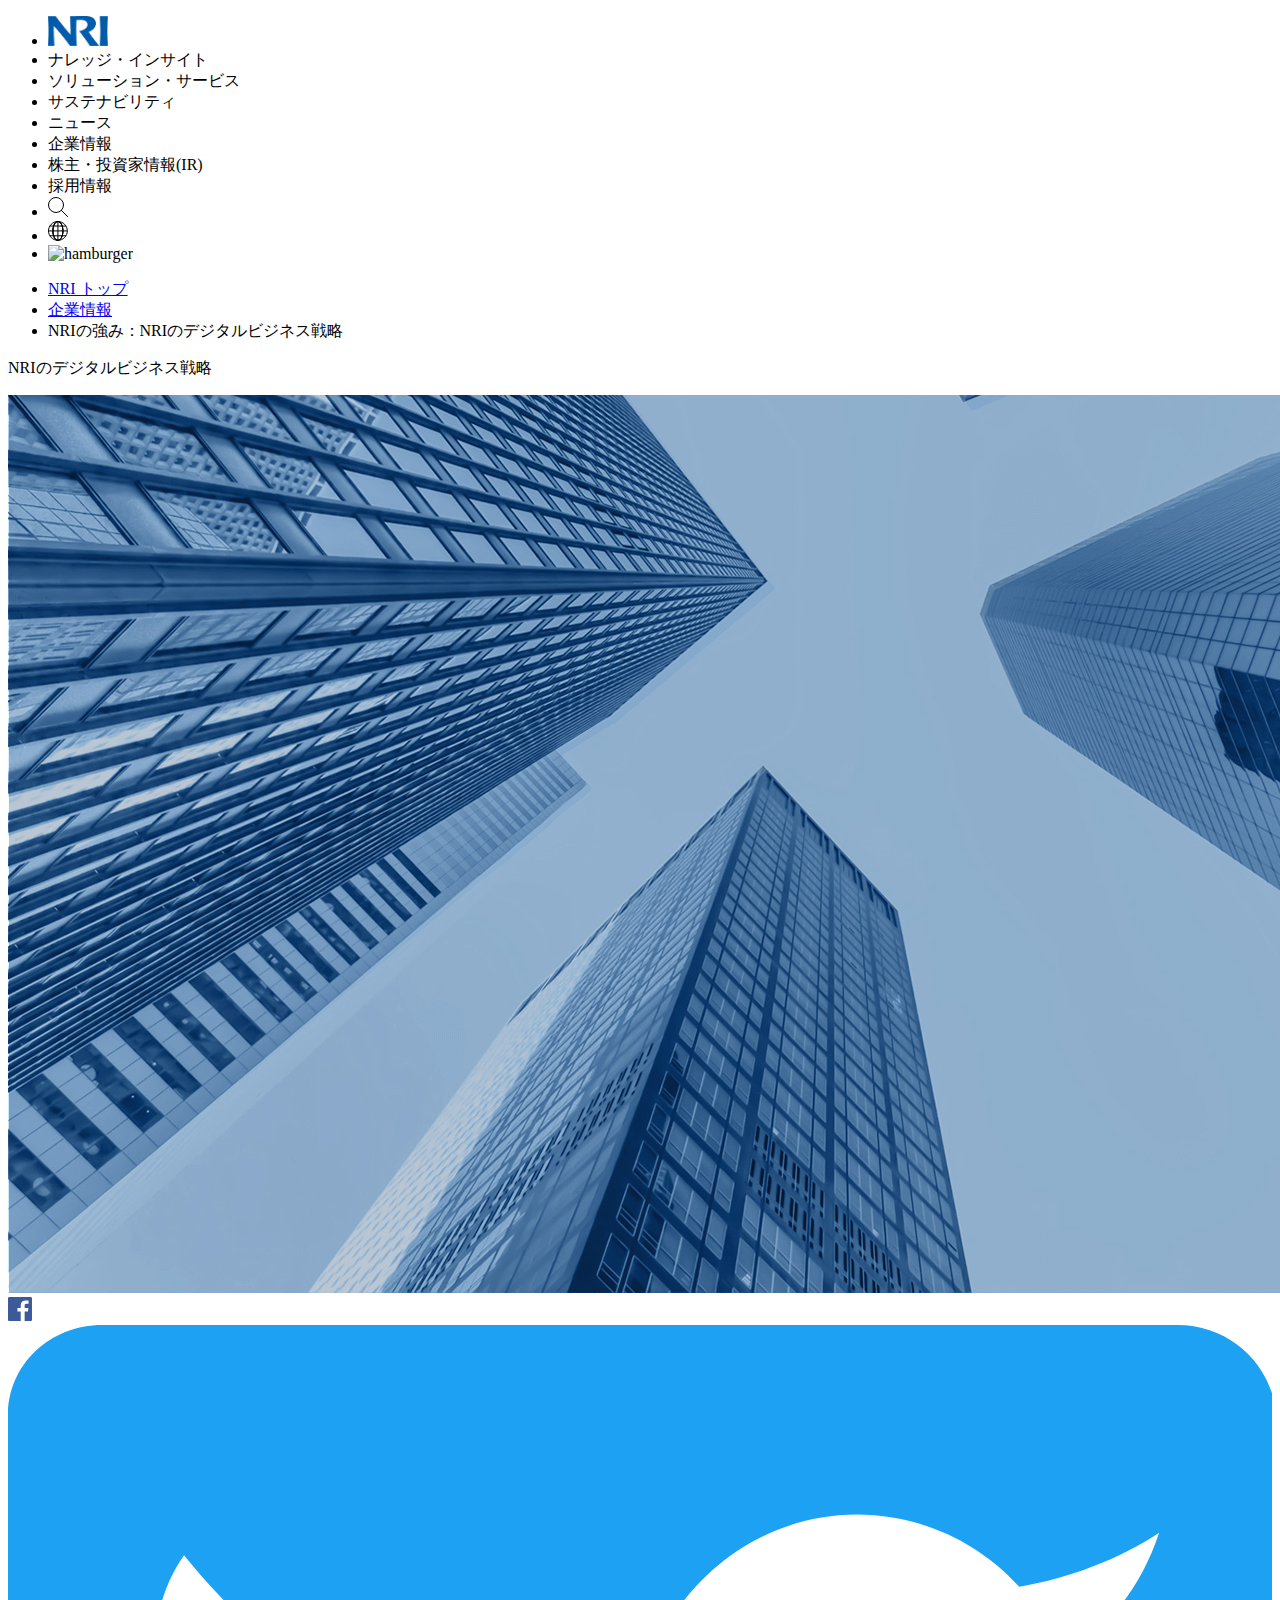
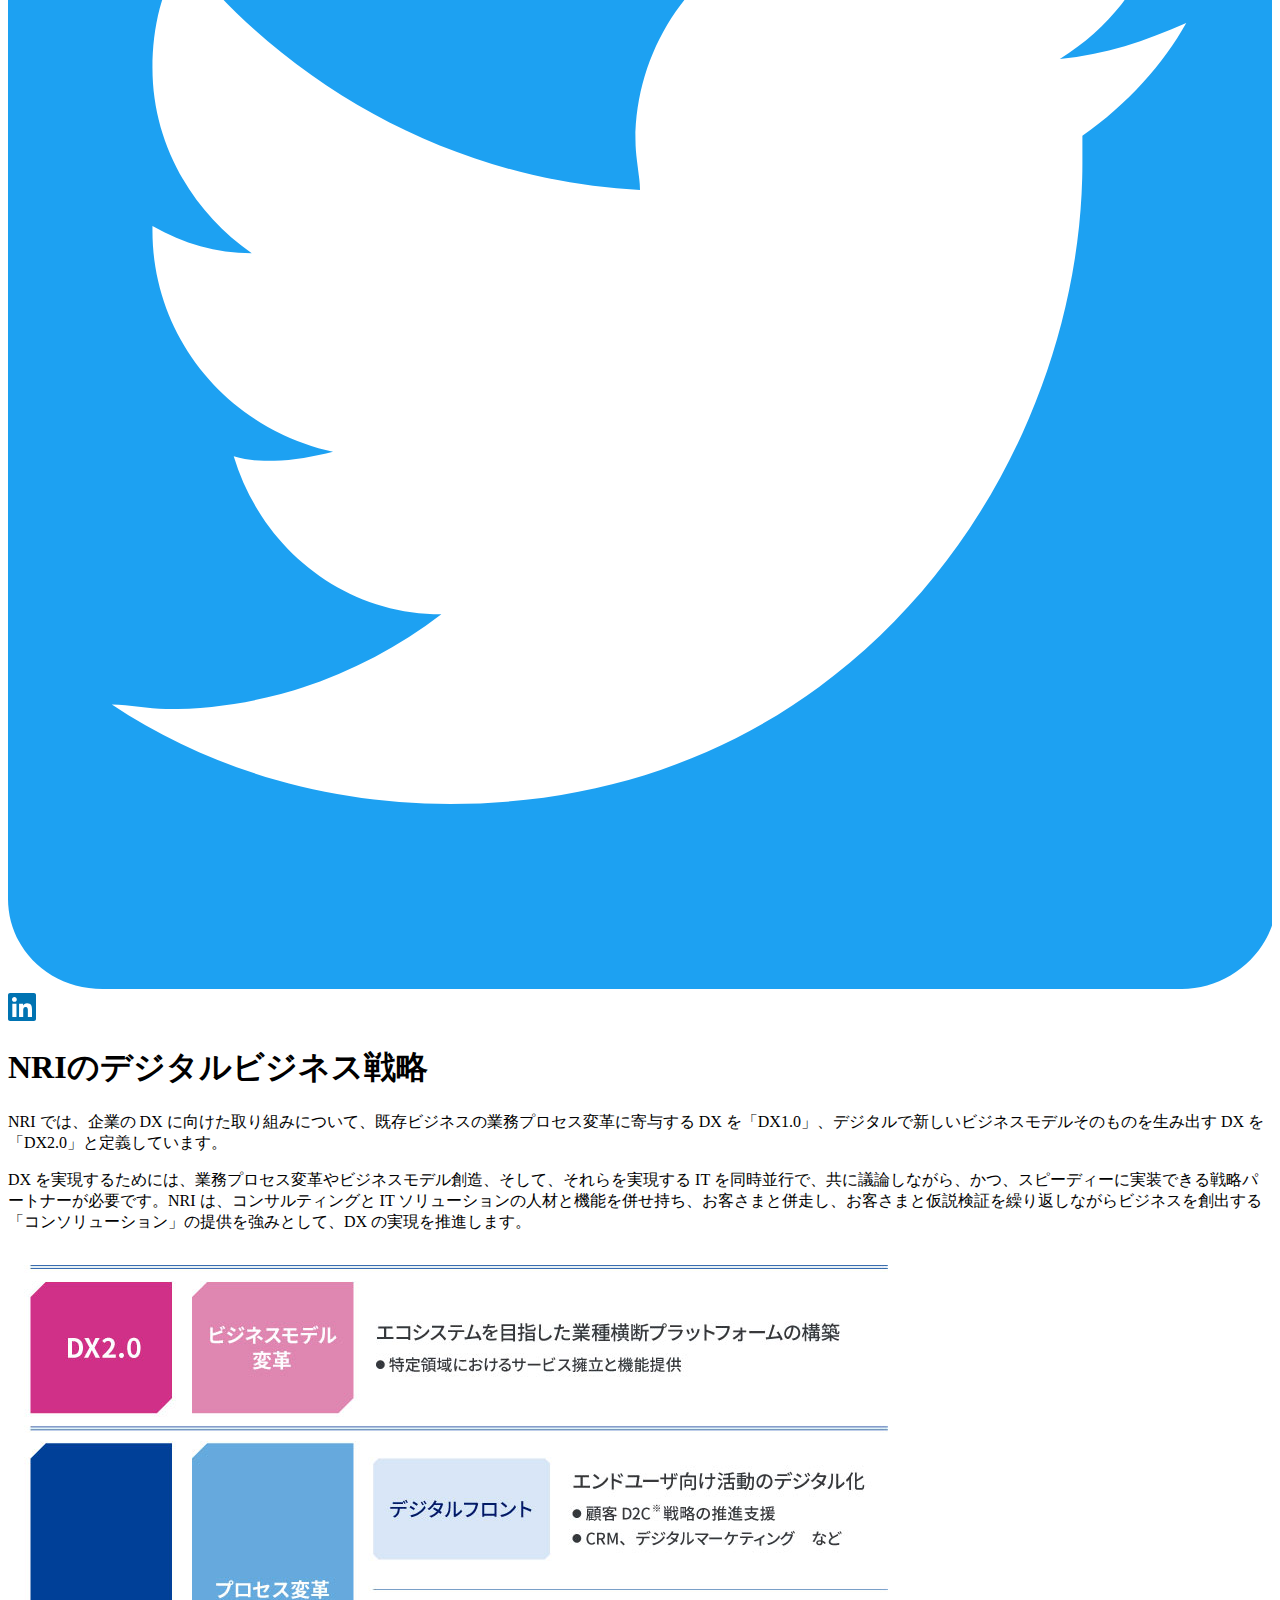
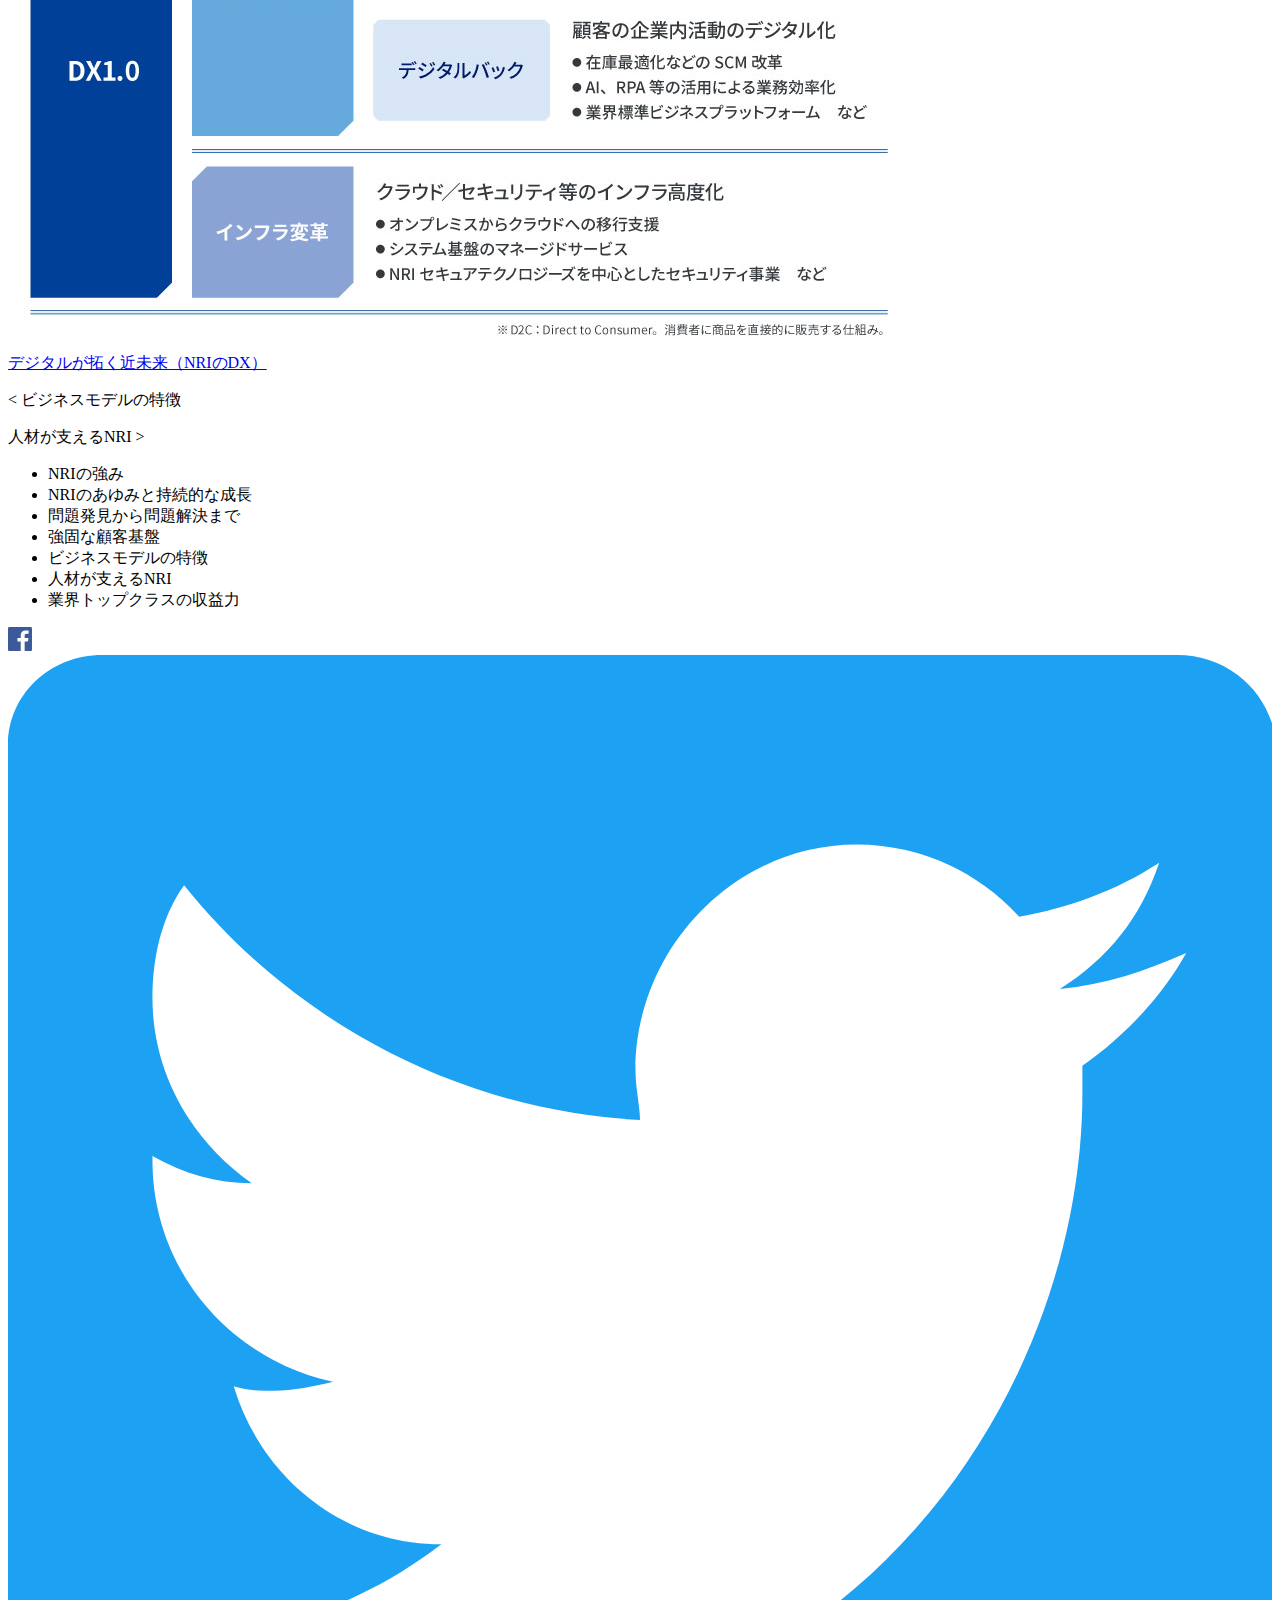
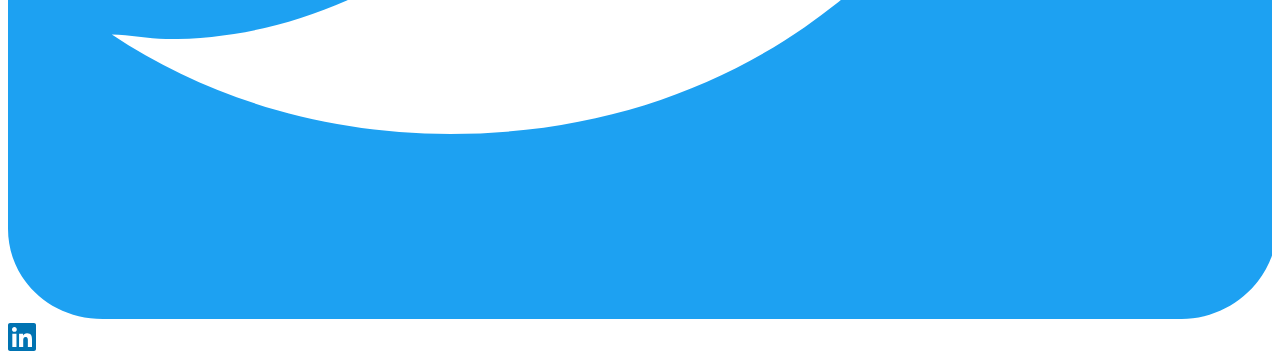
==== html-nri/index.html @ b1d50f80 "headとmainの作成" ====
<!DOCTYPE html>
<html lang="ja">

<head>
    <meta charset="UTF-8">
    <meta name="viewport" content="width=device-width, initial-scale=1.0">
    <meta name="description" content="NRIのデジタルビジネス戦略について">
    <title>NRIの強み：ビジネスモデルの特徴 | 企業情報 | 野村総合研究所(NRI)</title>
    <!-- <link rel="stylesheet" href="style.css"> -->
</head>

<body>
    <header>
        <div class="container header-container">
            <ul class="header">
                <li>
                    <img src="images/nri-logo.png" alt="NRI" width="60px" height="30px"></li>
                <li>ナレッジ・インサイト</li>
                <li>ソリューション・サービス</li>
                <li>サステナビリティ</li>
                <li>ニュース</li>
                <li>企業情報</li>
                <li>株主・投資家情報(IR)</li>
                <li>採用情報</li>
                <li>
                    <img src="images/glass.svg" alt="search"></li>
                <li>
                    <img src="images/earth.svg" alt="language"></li>
                <li>
                    <img src="images/" alt="hamburger"></li>
            </ul>
        </div>
    </header>

    <nav>
        <ul class="breadcrumb">
            <li><a href="#" alt="">NRI トップ</a></li>
            <li><a href="#" alt="">企業情報</a></li>
            <li>NRIの強み：NRIのデジタルビジネス戦略</li>
        </ul>
    </nav>

    <main>
        <div class="title-img">
            <p>NRIのデジタルビジネス戦略</p>
            <img src="images/h1_whats_2.jpg" alt="" class="title-img-img">
        </div>
        <div class="share-icons">
            <img src="images/icon-facebook.svg" alt="facebook">
            <img src="images/icon-twitter.svg" alt="twitter">
            <img src="images/icon-linkedin.svg" alt="likedin">
        </div>
        <section>
            <h1>NRIのデジタルビジネス戦略</h1>
            <p>NRI では、企業の DX に向けた取り組みについて、既存ビジネスの業務プロセス変革に寄与する DX を「DX1.0」、デジタルで新しいビジネスモデルそのものを生み出す DX を「DX2.0」と定義しています。</p>
            <p>DX を実現するためには、業務プロセス変革やビジネスモデル創造、そして、それらを実現する IT を同時並行で、共に議論しながら、かつ、スピーディーに実装できる戦略パートナーが必要です。NRI は、コンサルティングと IT ソリューションの人材と機能を併せ持ち、お客さまと併走し、お客さまと仮説検証を繰り返しながらビジネスを創出する「コンソリューション」の提供を強みとして、DX の実現を推進します。</p>
            <img src="images/story06_img_01.jpg" alt="">
        </section>
        <div class="link-pdf">
            <a href="#">デジタルが拓く近未来（NRIのDX）</a>
        </div>
        <div class="link-page">
            <p>&lt; ビジネスモデルの特徴</p>
            <p>人材が支えるNRI &gt;</p>
        </div>
        <div class="nri-good">
            <ul>
                <li>NRIの強み</li>
                <li>NRIのあゆみと持続的な成長</li>
                <li>問題発見から問題解決まで</li>
                <li>強固な顧客基盤</li>
                <li>ビジネスモデルの特徴</li>
                <li>人材が支えるNRI</li>
                <li>業界トップクラスの収益力</li>
            </ul>
        </div>
        <div class="share-icons">
            <img src="images/icon-facebook.svg" alt="facebook">
            <img src="images/icon-twitter.svg" alt="twitter">
            <img src="images/icon-linkedin.svg" alt="likedin">
        </div>
    </main>

    <footer>
        
    </footer>
</body>

</html>
---- html-nri/style.css ----
@charset "utf-8";

/* 共通 */
p {
    margin: 0;
}

li {
    display: inline-block;
    list-style-type: none;
}

a {
    text-decoration: none;
}

/* nav */
.breadcrumb li::after {
    content: " >";
}

.breadcrumb li:last-child::after {
    content: none;
}

/* main */
.title-img-img {
    max-width: 100%;
}
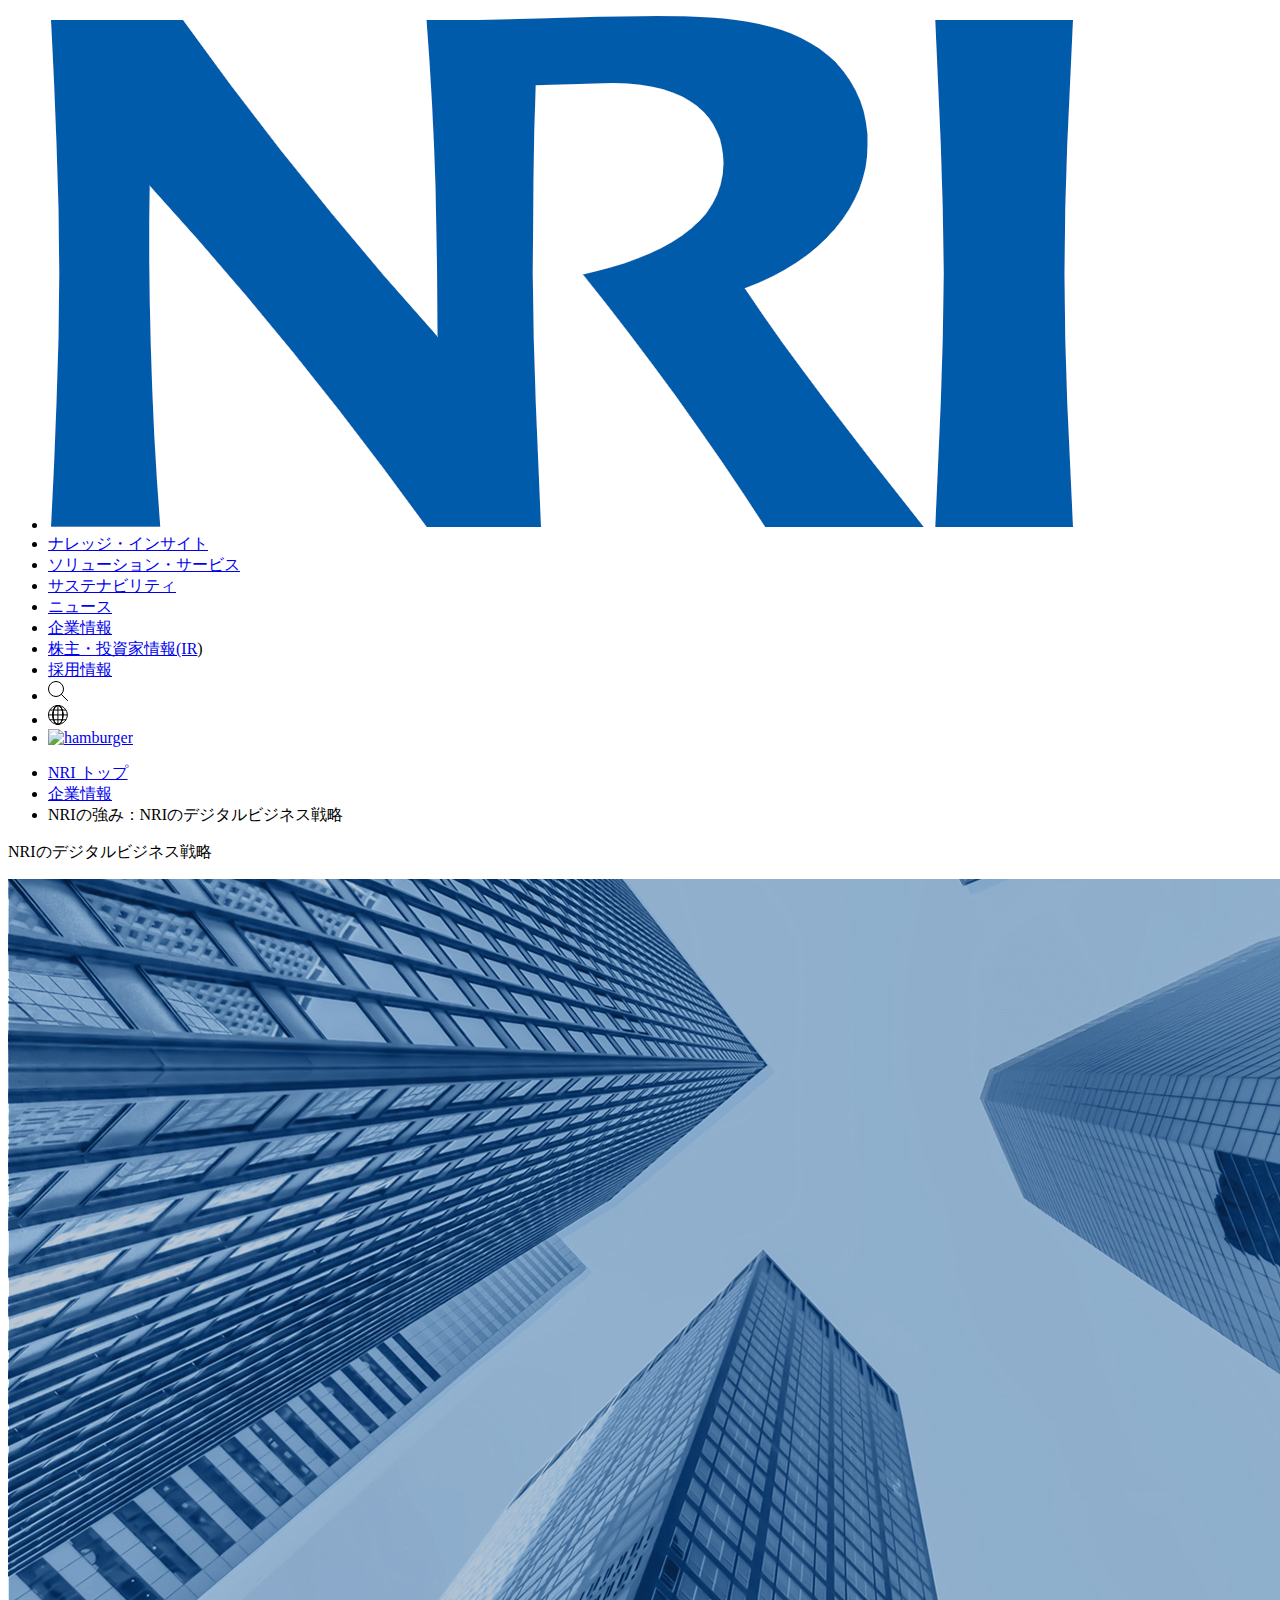
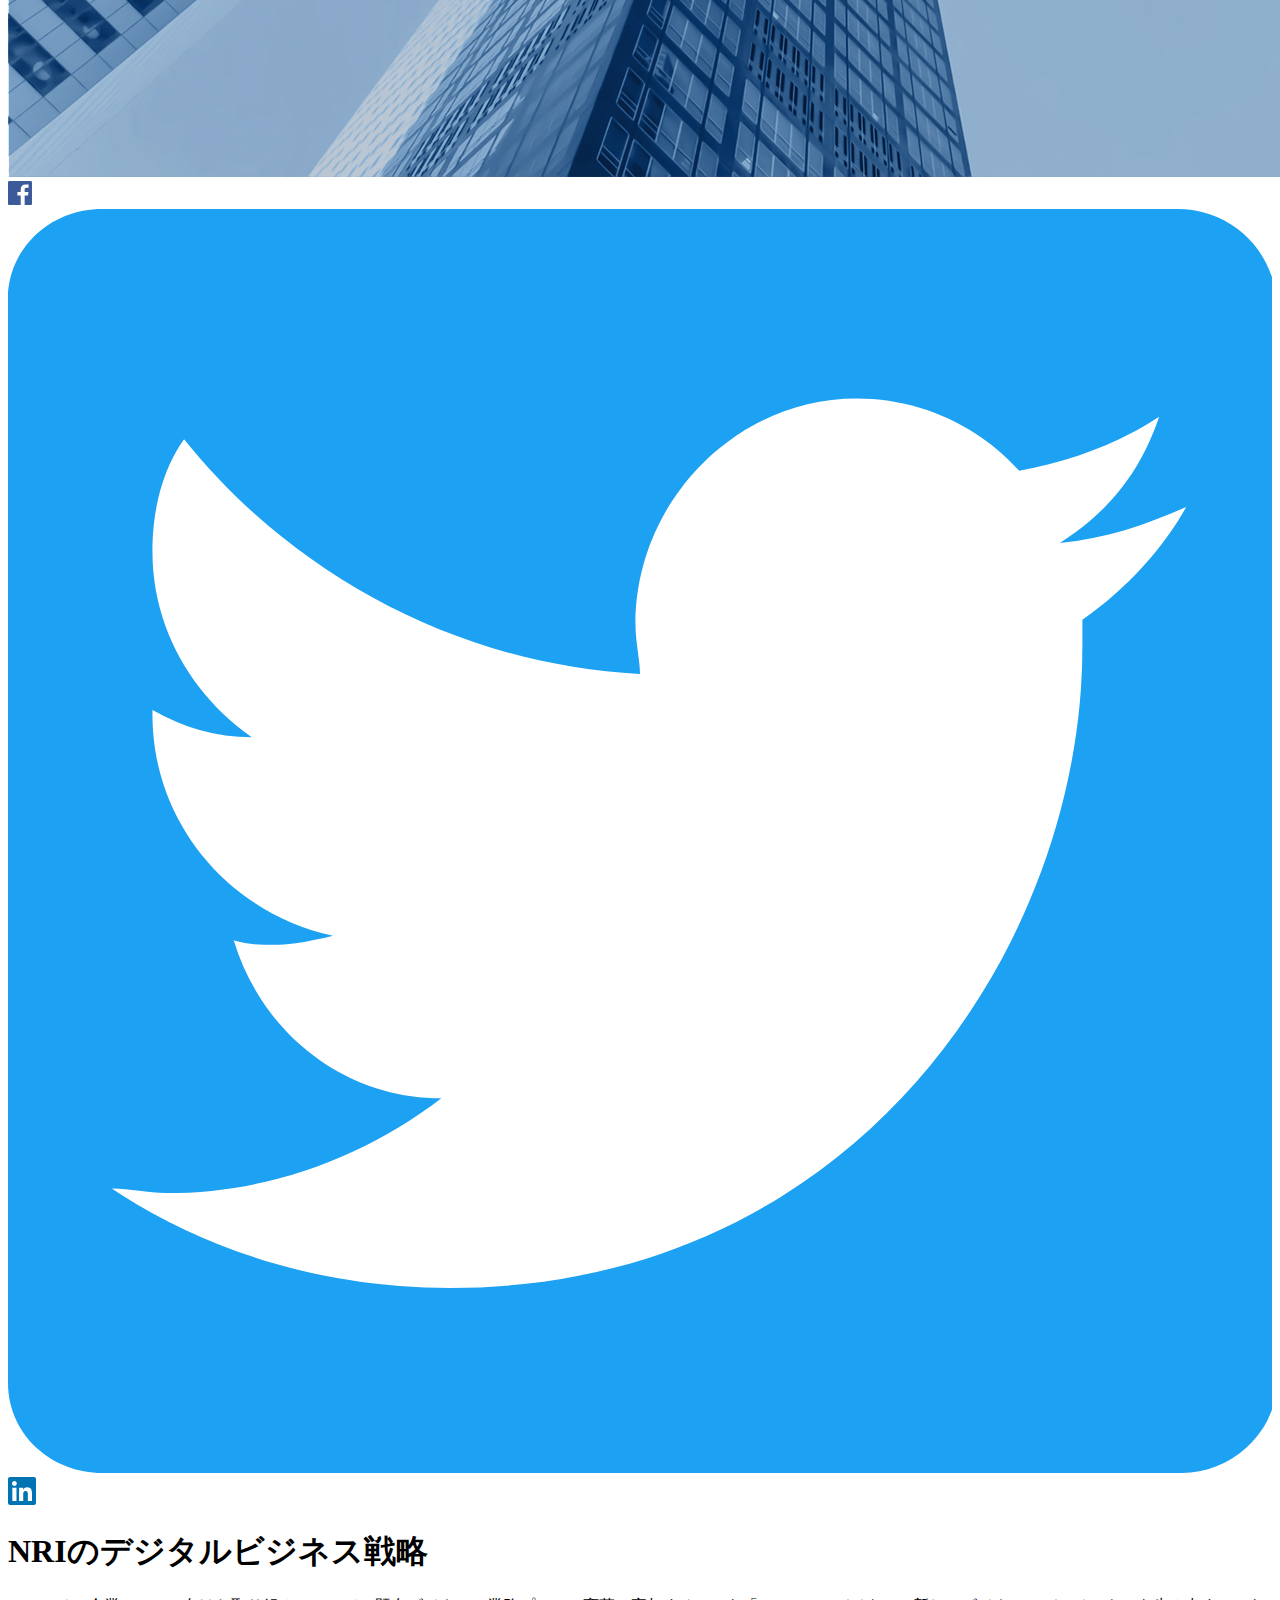
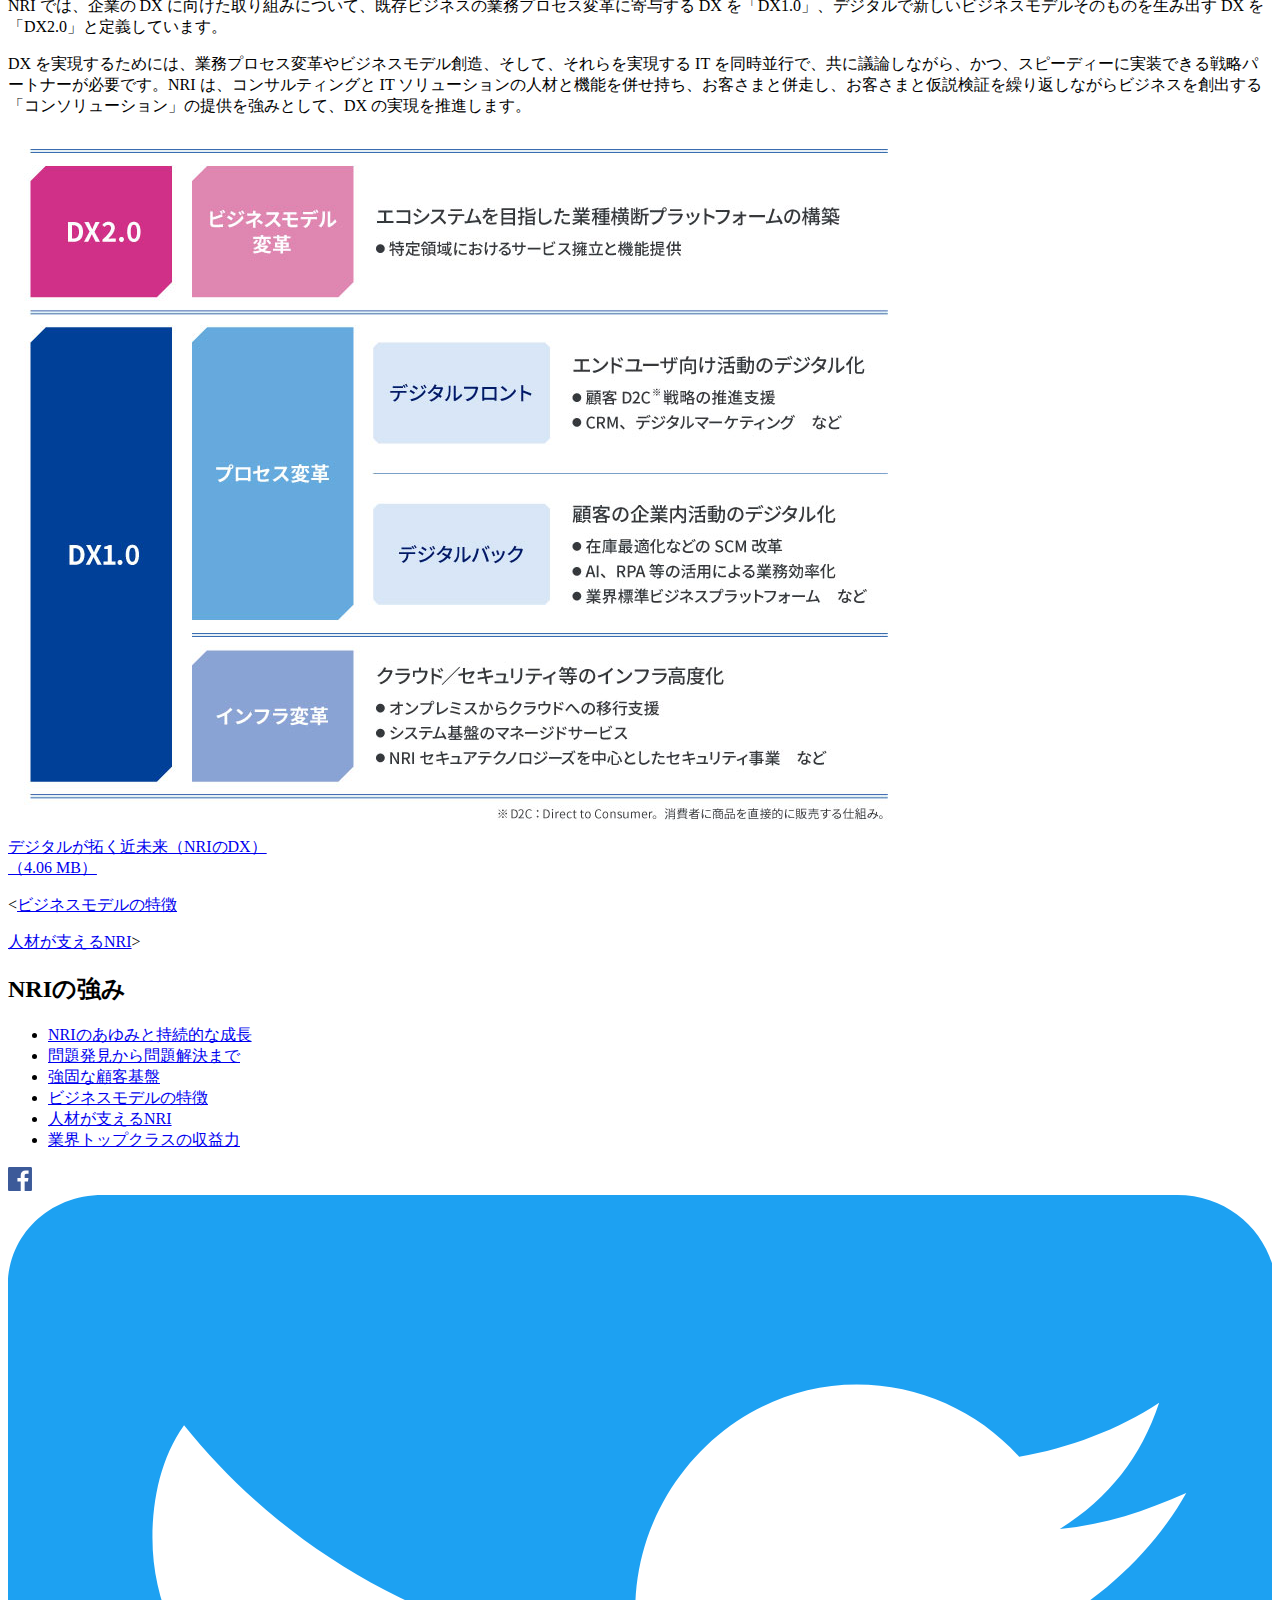
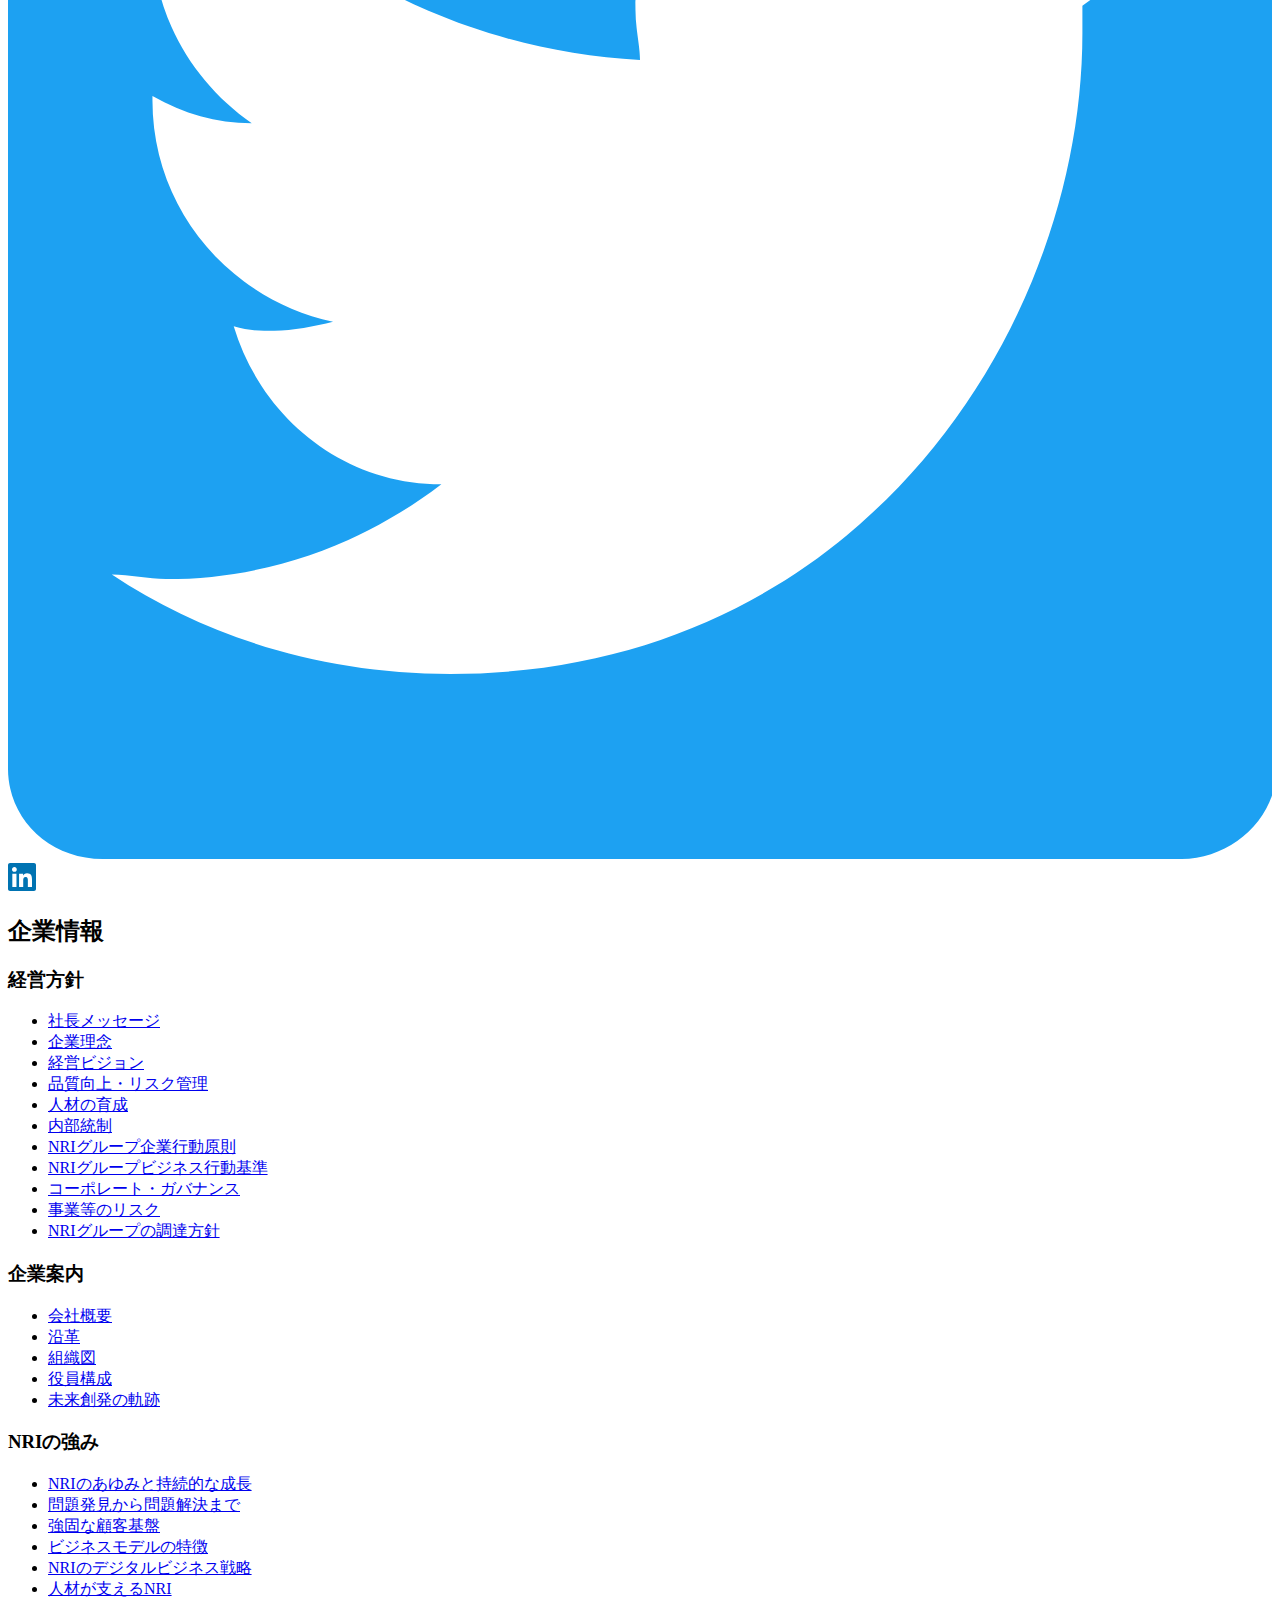
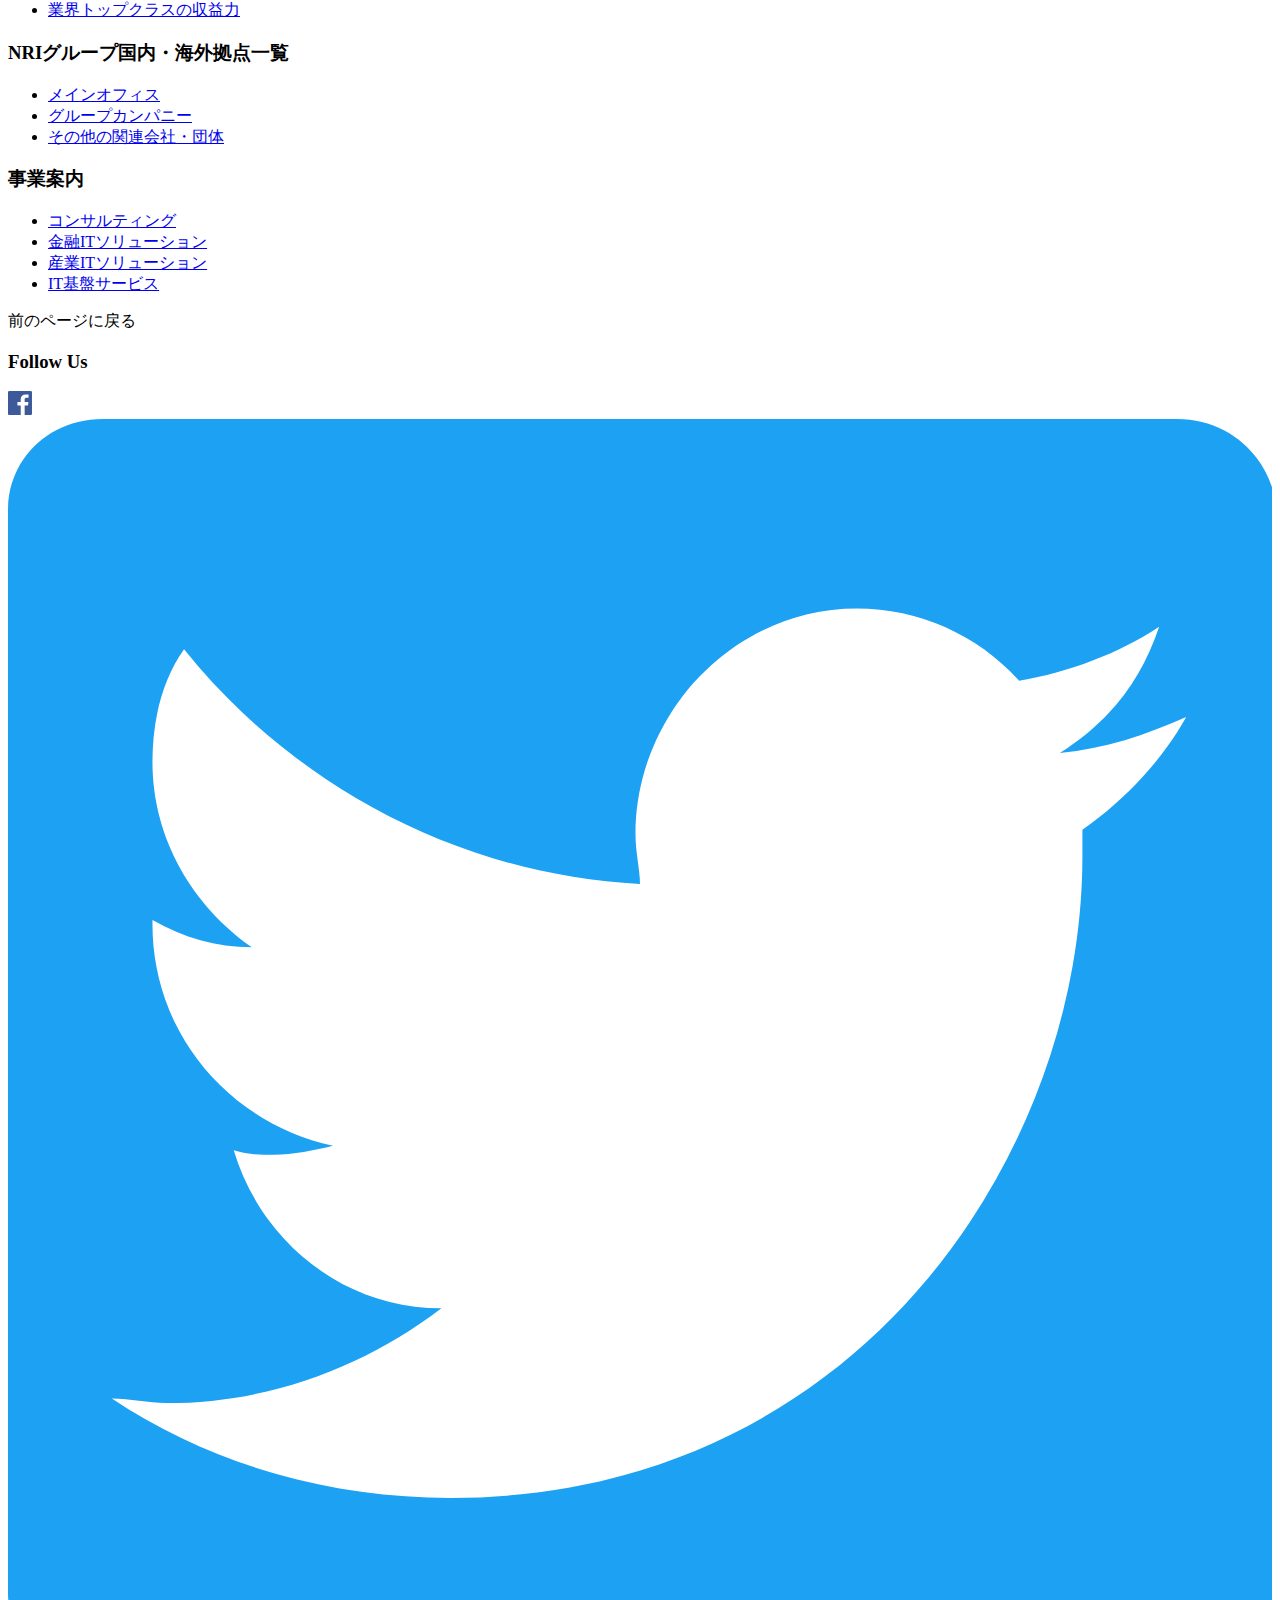
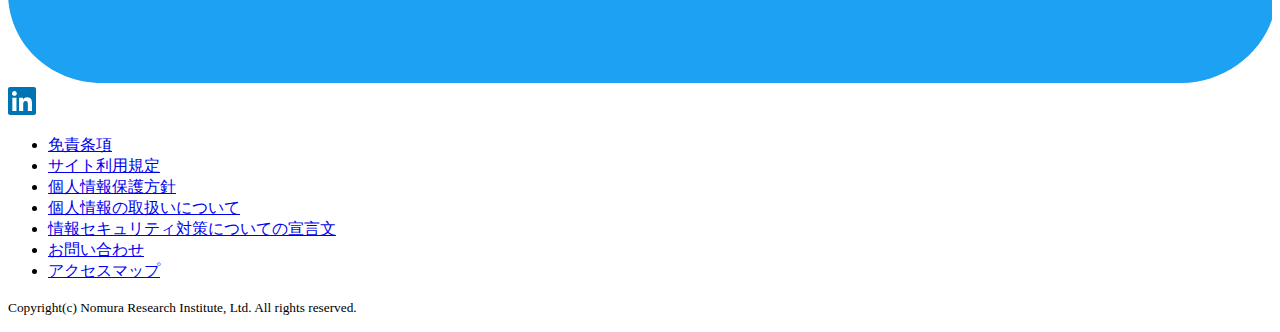
==== commit 406eab7e: "markup-ただし画像は不十分" ====
--- a/html-nri/index.html
+++ b/html-nri/index.html
@@ -3,42 +3,42 @@
 
 <head>
     <meta charset="UTF-8">
-    <meta name="viewport" content="width=device-width, initial-scale=1.0">
     <meta name="description" content="NRIのデジタルビジネス戦略について">
     <title>NRIの強み：ビジネスモデルの特徴 | 企業情報 | 野村総合研究所(NRI)</title>
     <!-- <link rel="stylesheet" href="style.css"> -->
 </head>
 
 <body>
+    
     <header>
         <div class="container header-container">
             <ul class="header">
                 <li>
-                    <img src="images/nri-logo.png" alt="NRI" width="60px" height="30px"></li>
-                <li>ナレッジ・インサイト</li>
-                <li>ソリューション・サービス</li>
-                <li>サステナビリティ</li>
-                <li>ニュース</li>
-                <li>企業情報</li>
-                <li>株主・投資家情報(IR)</li>
-                <li>採用情報</li>
-                <li>
-                    <img src="images/glass.svg" alt="search"></li>
-                <li>
-                    <img src="images/earth.svg" alt="language"></li>
-                <li>
-                    <img src="images/" alt="hamburger"></li>
+                    <img src="images/nri-logo.png" alt="nri-logo"></li>
+                <li><a href="#">ナレッジ・インサイト</a></li>
+                <li><a href="#">ソリューション・サービス</a></li>
+                <li><a href="#">サステナビリティ</a></li>
+                <li><a href="#">ニュース</a></li>
+                <li><a href="#">企業情報</a></li>
+                <li><a href="#">株主・投資家情報(IR</a>)</li>
+                <li><a href="#">採用情報</a></li>
+                <li><a href="#">
+                    <img src="images/glass.svg" alt="search"></a></li>
+                <li><a href="#">
+                    <img src="images/earth.svg" alt="language"></a></li>
+                <li><a href="#">
+                    <img src="images/" alt="hamburger"></a></li>
             </ul>
         </div>
-    </header>
+    </header><!-- /header -->
 
     <nav>
         <ul class="breadcrumb">
-            <li><a href="#" alt="">NRI トップ</a></li>
-            <li><a href="#" alt="">企業情報</a></li>
+            <li><a href="#">NRI トップ</a></li>
+            <li><a href="#">企業情報</a></li>
             <li>NRIの強み：NRIのデジタルビジネス戦略</li>
         </ul>
-    </nav>
+    </nav><!-- /nav -->
 
     <main>
         <div class="title-img">
@@ -46,9 +46,9 @@
             <img src="images/h1_whats_2.jpg" alt="" class="title-img-img">
         </div>
         <div class="share-icons">
-            <img src="images/icon-facebook.svg" alt="facebook">
-            <img src="images/icon-twitter.svg" alt="twitter">
-            <img src="images/icon-linkedin.svg" alt="likedin">
+            <a href="#"><img src="images/icon-facebook.svg" alt="facebook"></a>
+            <a href="#"><img src="images/icon-twitter.svg" alt="twitter"></a>
+            <a href="#"><img src="images/icon-linkedin.svg" alt="linkedin"></a>
         </div>
         <section>
             <h1>NRIのデジタルビジネス戦略</h1>
@@ -57,33 +57,116 @@
             <img src="images/story06_img_01.jpg" alt="">
         </section>
         <div class="link-pdf">
-            <a href="#">デジタルが拓く近未来（NRIのDX）</a>
+            <a href="#">デジタルが拓く近未来（NRIのDX）<br>
+            （4.06 MB） </a>
         </div>
         <div class="link-page">
-            <p>&lt; ビジネスモデルの特徴</p>
-            <p>人材が支えるNRI &gt;</p>
+            <p>&lt;<a href="#">ビジネスモデルの特徴</a></p>
+            <p><a href="#">人材が支えるNRI</a>&gt;</p>
         </div>
         <div class="nri-good">
+            <h2>NRIの強み</h2>
             <ul>
-                <li>NRIの強み</li>
-                <li>NRIのあゆみと持続的な成長</li>
-                <li>問題発見から問題解決まで</li>
-                <li>強固な顧客基盤</li>
-                <li>ビジネスモデルの特徴</li>
-                <li>人材が支えるNRI</li>
-                <li>業界トップクラスの収益力</li>
+                <li><a href="#">NRIのあゆみと持続的な成長</a></li>
+                <li><a href="#">問題発見から問題解決まで</a></li>
+                <li><a href="#">強固な顧客基盤</a></li>
+                <li><a href="#">ビジネスモデルの特徴</a></li>
+                <li><a href="#">人材が支えるNRI</a></li>
+                <li><a href="#">業界トップクラスの収益力</a></li>
             </ul>
         </div>
         <div class="share-icons">
+            <a href="#"><img src="images/icon-facebook.svg" alt="facebook"></a>
+            <a href="#"><img src="images/icon-twitter.svg" alt="twitter"></a>
+            <a href="#"><img src="images/icon-linkedin.svg" alt="linkedin"></a>
+        </div>
+    </main><!-- /main -->
+
+    <footer class="footer-first">
+        <section class="company-info">
+            <h2>企業情報</h2> 
+            <section class="company-info-items">
+                <h3>経営方針</h3>
+                <ul>
+                    <li><a href="#">社長メッセージ</a></li>
+                    <li><a href="#">企業理念</a></li>
+                    <li><a href="#">経営ビジョン</a></li>
+                    <li><a href="#">品質向上・リスク管理</a></li>
+                    <li><a href="#">人材の育成</a></li>
+                    <li><a href="#">内部統制</a></li>
+                    <li><a href="#">NRIグループ企業行動原則</a></li>
+                    <li><a href="#">NRIグループビジネス行動基準</a></li>
+                    <li><a href="#">コーポレート・ガバナンス</a></li>
+                    <li><a href="#">事業等のリスク</a></li>
+                    <li><a href="#">NRIグループの調達方針</a></li>
+                </ul>
+            </section>
+            <section class="company-info-items">
+                <h3>企業案内</h3>
+                <ul>
+                    <li><a href="#">会社概要</a></li>
+                    <li><a href="#">沿革</a></li>
+                    <li><a href="#">組織図</a></li>
+                    <li><a href="#">役員構成</a></li>
+                    <li><a href="#">未来創発の軌跡</a></li>
+                </ul>
+            </section>
+            <section class="company-info-items">
+                <h3>NRIの強み</h3>
+                <ul>
+                    <li><a href="#">NRIのあゆみと持続的な成長</a></li>
+                    <li><a href="#">問題発見から問題解決まで</a></li>
+                    <li><a href="#">強固な顧客基盤</a></li>
+                    <li><a href="#">ビジネスモデルの特徴</a></li>
+                    <li><a href="#">NRIのデジタルビジネス戦略</a></li>
+                    <li><a href="#">人材が支えるNRI</a></li>
+                    <li><a href="#">業界トップクラスの収益力</a></li>
+                </ul>
+            </section>
+            <section class="company-info-items">
+                <h3>NRIグループ国内・海外拠点一覧</h3>
+                <ul>
+                    <li><a href="#">メインオフィス</a></li>
+                    <li><a href="#">グループカンパニー</a></li>
+                    <li><a href="#">その他の関連会社・団体</a></li>
+                </ul>
+            </section>
+            <section class="company-info-items">
+                <h3>事業案内</h3>
+                <ul>
+                    <li><a href="#">コンサルティング</a></li>
+                    <li><a href="#">金融ITソリューション</a></li>
+                    <li><a href="#">産業ITソリューション</a></li>
+                    <li><a href="#">IT基盤サービス</a></li>
+                </ul>
+            </section>
+            <div class="company-info-items">
+                <p class="back">前のページに戻る</p>
+            </div>
+        </section>
+    </footer><!-- /footer-first -->
+
+    <footer class="footer-second">
+        <section class="follow-us">
+            <h3>Follow Us</h3>
             <img src="images/icon-facebook.svg" alt="facebook">
             <img src="images/icon-twitter.svg" alt="twitter">
-            <img src="images/icon-linkedin.svg" alt="likedin">
+            <img src="images/icon-linkedin.svg" alt="linkedin">
+        </section>
+        <div class="infos">
+            <ul>
+                <li><a href="#">免責条項</a></li>
+                <li><a href="#">サイト利用規定</a></li>
+                <li><a href="#">個人情報保護方針</a></li>
+                <li><a href="#">個人情報の取扱いについて</a></li>
+                <li><a href="#">情報セキュリティ対策についての宣言文</a></li>
+                <li><a href="#">お問い合わせ</a></li>
+                <li><a href="#">アクセスマップ</a></li>
+            </ul>   
         </div>
-    </main>
+        <p><small>Copyright(c) Nomura Research Institute, Ltd. All rights reserved.</small></p>
+    </footer><!-- footer-second -->
 
-    <footer>
-        
-    </footer>
 </body>
 
-</html>+</html>
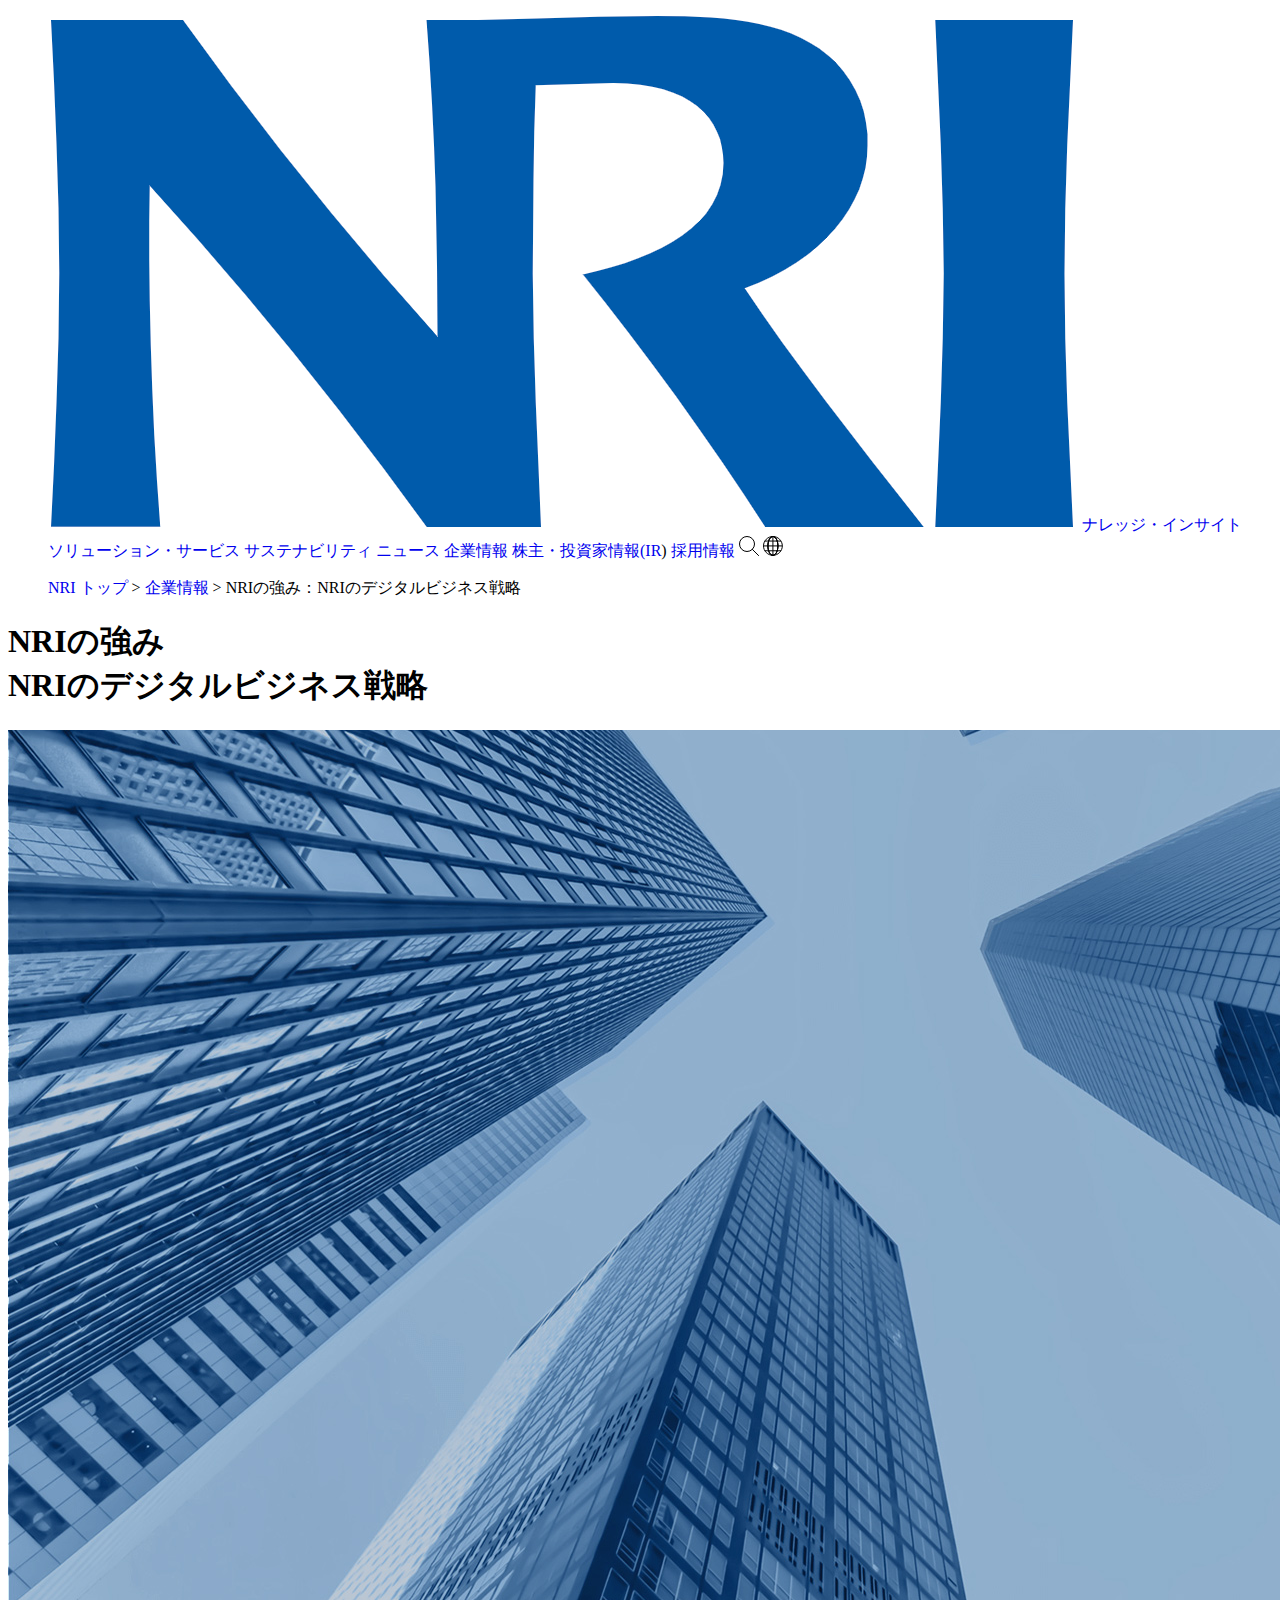
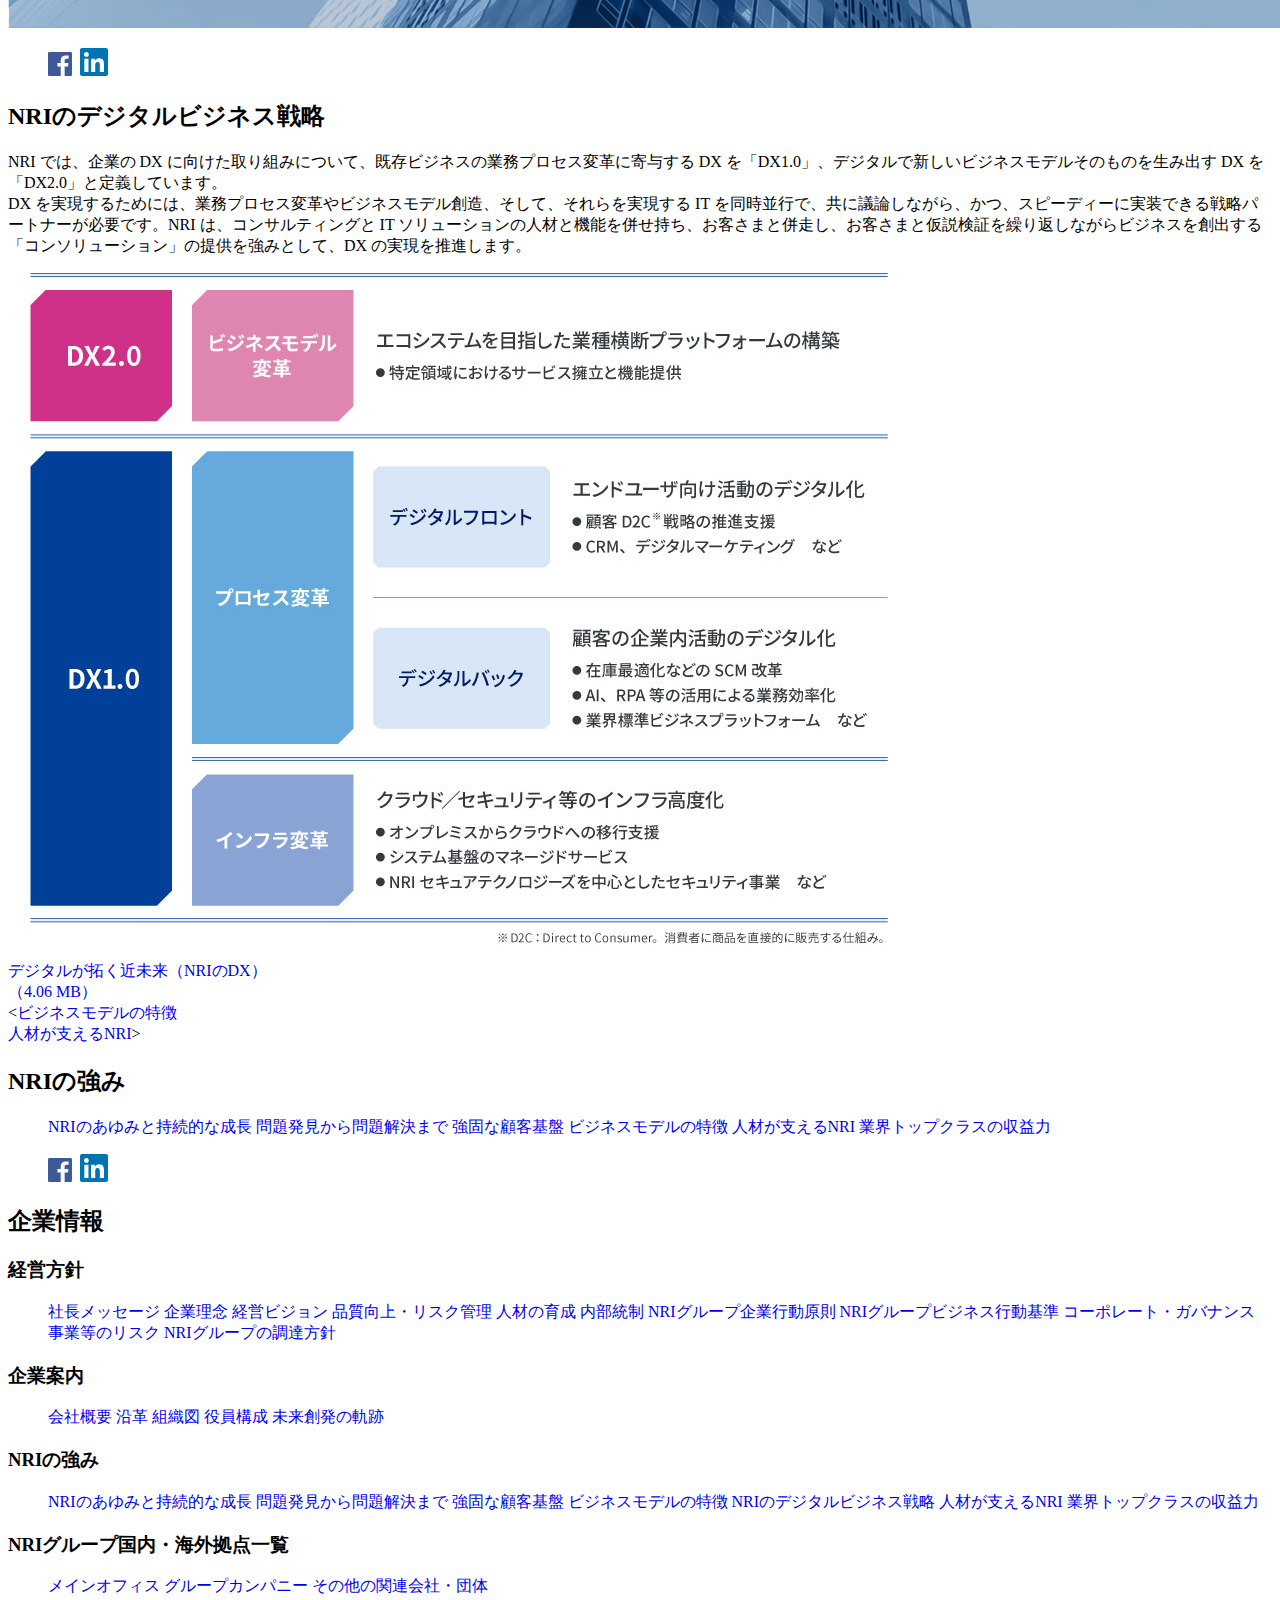
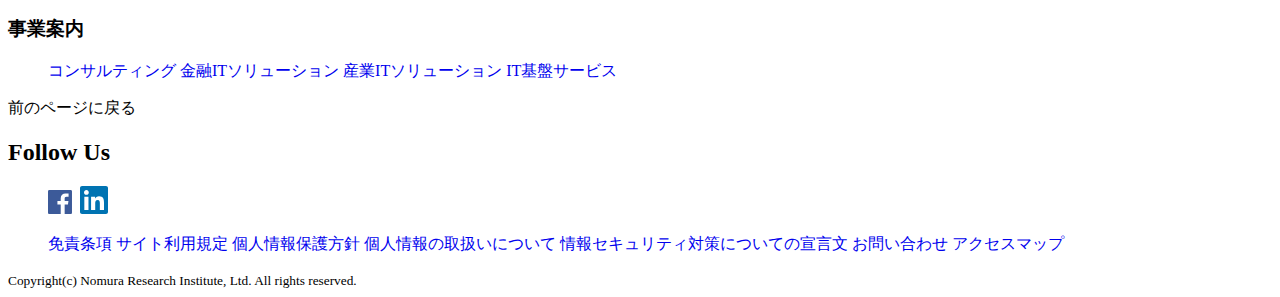
==== commit e90c879a: "CSS読み込み部のコメントアウト解除とタグの見直し" ====
--- a/html-nri/index.html
+++ b/html-nri/index.html
@@ -5,87 +5,84 @@
     <meta charset="UTF-8">
     <meta name="description" content="NRIのデジタルビジネス戦略について">
     <title>NRIの強み：ビジネスモデルの特徴 | 企業情報 | 野村総合研究所(NRI)</title>
-    <!-- <link rel="stylesheet" href="style.css"> -->
+    <link rel="stylesheet" href="style.css">
 </head>
 
 <body>
-    
+
     <header>
-        <div class="container header-container">
-            <ul class="header">
-                <li>
-                    <img src="images/nri-logo.png" alt="nri-logo"></li>
-                <li><a href="#">ナレッジ・インサイト</a></li>
-                <li><a href="#">ソリューション・サービス</a></li>
-                <li><a href="#">サステナビリティ</a></li>
-                <li><a href="#">ニュース</a></li>
-                <li><a href="#">企業情報</a></li>
-                <li><a href="#">株主・投資家情報(IR</a>)</li>
-                <li><a href="#">採用情報</a></li>
-                <li><a href="#">
+        <ul class="header-menu">
+            <li><a href="#">
+                    <img src="images/nri-logo.png" alt="nri-logo"></a></li>
+            <li><a href="#">ナレッジ・インサイト</a></li>
+            <li><a href="#">ソリューション・サービス</a></li>
+            <li><a href="#">サステナビリティ</a></li>
+            <li><a href="#">ニュース</a></li>
+            <li><a href="#">企業情報</a></li>
+            <li><a href="#">株主・投資家情報(IR</a>)</li>
+            <li><a href="#">採用情報</a></li>
+            <li><a href="#">
                     <img src="images/glass.svg" alt="search"></a></li>
-                <li><a href="#">
+            <li><a href="#">
                     <img src="images/earth.svg" alt="language"></a></li>
-                <li><a href="#">
-                    <img src="images/" alt="hamburger"></a></li>
-            </ul>
-        </div>
-    </header><!-- /header -->
+        </ul><!-- /header-menu -->
+    </header>
 
     <nav>
-        <ul class="breadcrumb">
+        <ol class="breadcrumb">
             <li><a href="#">NRI トップ</a></li>
             <li><a href="#">企業情報</a></li>
             <li>NRIの強み：NRIのデジタルビジネス戦略</li>
-        </ul>
-    </nav><!-- /nav -->
+        </ol><!-- /breadcrumb -->
+    </nav>
 
     <main>
-        <div class="title-img">
-            <p>NRIのデジタルビジネス戦略</p>
-            <img src="images/h1_whats_2.jpg" alt="" class="title-img-img">
-        </div>
-        <div class="share-icons">
-            <a href="#"><img src="images/icon-facebook.svg" alt="facebook"></a>
-            <a href="#"><img src="images/icon-twitter.svg" alt="twitter"></a>
-            <a href="#"><img src="images/icon-linkedin.svg" alt="linkedin"></a>
-        </div>
-        <section>
-            <h1>NRIのデジタルビジネス戦略</h1>
-            <p>NRI では、企業の DX に向けた取り組みについて、既存ビジネスの業務プロセス変革に寄与する DX を「DX1.0」、デジタルで新しいビジネスモデルそのものを生み出す DX を「DX2.0」と定義しています。</p>
-            <p>DX を実現するためには、業務プロセス変革やビジネスモデル創造、そして、それらを実現する IT を同時並行で、共に議論しながら、かつ、スピーディーに実装できる戦略パートナーが必要です。NRI は、コンサルティングと IT ソリューションの人材と機能を併せ持ち、お客さまと併走し、お客さまと仮説検証を繰り返しながらビジネスを創出する「コンソリューション」の提供を強みとして、DX の実現を推進します。</p>
-            <img src="images/story06_img_01.jpg" alt="">
-        </section>
-        <div class="link-pdf">
-            <a href="#">デジタルが拓く近未来（NRIのDX）<br>
-            （4.06 MB） </a>
-        </div>
-        <div class="link-page">
-            <p>&lt;<a href="#">ビジネスモデルの特徴</a></p>
-            <p><a href="#">人材が支えるNRI</a>&gt;</p>
-        </div>
-        <div class="nri-good">
-            <h2>NRIの強み</h2>
-            <ul>
-                <li><a href="#">NRIのあゆみと持続的な成長</a></li>
-                <li><a href="#">問題発見から問題解決まで</a></li>
-                <li><a href="#">強固な顧客基盤</a></li>
-                <li><a href="#">ビジネスモデルの特徴</a></li>
-                <li><a href="#">人材が支えるNRI</a></li>
-                <li><a href="#">業界トップクラスの収益力</a></li>
+        <h1>NRIの強み<br>
+            <span class="title-sub">NRIのデジタルビジネス戦略</span></h1>
+        <img src="images/h1_whats_2.jpg" alt="" class="title-img">
+        <div class="main-content">
+            <ul class="share-icons">
+                <li><a href="#"><img src="images/icon-facebook.svg" alt="facebook"></a></li>
+                <li><a href="#"><img src="images/icon-twitter.svg" alt="twitter"></a></li>
+                <li><a href="#"><img src="images/icon-linkedin.svg" alt="linkedin"></a></li>
             </ul>
-        </div>
-        <div class="share-icons">
-            <a href="#"><img src="images/icon-facebook.svg" alt="facebook"></a>
-            <a href="#"><img src="images/icon-twitter.svg" alt="twitter"></a>
-            <a href="#"><img src="images/icon-linkedin.svg" alt="linkedin"></a>
-        </div>
-    </main><!-- /main -->
-
-    <footer class="footer-first">
+            <section class="h2-sentence">
+                <h2>NRIのデジタルビジネス戦略</h2>
+                <p>NRI では、企業の DX に向けた取り組みについて、既存ビジネスの業務プロセス変革に寄与する DX を「DX1.0」、デジタルで新しいビジネスモデルそのものを生み出す DX
+                    を「DX2.0」と定義しています。</p>
+                <p>DX を実現するためには、業務プロセス変革やビジネスモデル創造、そして、それらを実現する IT を同時並行で、共に議論しながら、かつ、スピーディーに実装できる戦略パートナーが必要です。NRI
+                    は、コンサルティングと IT ソリューションの人材と機能を併せ持ち、お客さまと併走し、お客さまと仮説検証を繰り返しながらビジネスを創出する「コンソリューション」の提供を強みとして、DX
+                    の実現を推進します。</p>
+                <img src="images/story06_img_01.jpg" alt="">
+            </section>
+            <div class="link-pdf">
+                <p><a href="#">デジタルが拓く近未来（NRIのDX）<br>
+                        （4.06 MB） </a></p>
+            </div>
+            <div class="link-page">
+                <p>&lt;<a href="#">ビジネスモデルの特徴</a></p>
+                <p><a href="#">人材が支えるNRI</a>&gt;</p>
+            </div>
+            <section class="nri-good">
+                <h2>NRIの強み</h2>
+                <ul>
+                    <li><a href="#">NRIのあゆみと持続的な成長</a></li>
+                    <li><a href="#">問題発見から問題解決まで</a></li>
+                    <li><a href="#">強固な顧客基盤</a></li>
+                    <li><a href="#">ビジネスモデルの特徴</a></li>
+                    <li><a href="#">人材が支えるNRI</a></li>
+                    <li><a href="#">業界トップクラスの収益力</a></li>
+                </ul>
+            </section>
+            <ul class="share-icons">
+                <li><a href="#"><img src="images/icon-facebook.svg" alt="facebook"></a></li>
+                <li><a href="#"><img src="images/icon-twitter.svg" alt="twitter"></a></li>
+                <li><a href="#"><img src="images/icon-linkedin.svg" alt="linkedin"></a></li>
+            </ul>
+        </div><!-- /main-content -->
         <section class="company-info">
-            <h2>企業情報</h2> 
-            <section class="company-info-items">
+            <h2>企業情報</h2>
+            <section class="company-info-items business">
                 <h3>経営方針</h3>
                 <ul>
                     <li><a href="#">社長メッセージ</a></li>
@@ -101,7 +98,7 @@
                     <li><a href="#">NRIグループの調達方針</a></li>
                 </ul>
             </section>
-            <section class="company-info-items">
+            <section class="company-info-items company">
                 <h3>企業案内</h3>
                 <ul>
                     <li><a href="#">会社概要</a></li>
@@ -111,7 +108,7 @@
                     <li><a href="#">未来創発の軌跡</a></li>
                 </ul>
             </section>
-            <section class="company-info-items">
+            <section class="company-info-items good">
                 <h3>NRIの強み</h3>
                 <ul>
                     <li><a href="#">NRIのあゆみと持続的な成長</a></li>
@@ -123,7 +120,7 @@
                     <li><a href="#">業界トップクラスの収益力</a></li>
                 </ul>
             </section>
-            <section class="company-info-items">
+            <section class="company-info-items group">
                 <h3>NRIグループ国内・海外拠点一覧</h3>
                 <ul>
                     <li><a href="#">メインオフィス</a></li>
@@ -131,7 +128,7 @@
                     <li><a href="#">その他の関連会社・団体</a></li>
                 </ul>
             </section>
-            <section class="company-info-items">
+            <section class="company-info-items work">
                 <h3>事業案内</h3>
                 <ul>
                     <li><a href="#">コンサルティング</a></li>
@@ -140,20 +137,22 @@
                     <li><a href="#">IT基盤サービス</a></li>
                 </ul>
             </section>
-            <div class="company-info-items">
-                <p class="back">前のページに戻る</p>
+            <div class="page-back">
+                <p>前のページに戻る</p>
             </div>
-        </section>
-    </footer><!-- /footer-first -->
+        </section><!-- /company-info -->
+    </main>
 
-    <footer class="footer-second">
-        <section class="follow-us">
-            <h3>Follow Us</h3>
-            <img src="images/icon-facebook.svg" alt="facebook">
-            <img src="images/icon-twitter.svg" alt="twitter">
-            <img src="images/icon-linkedin.svg" alt="linkedin">
-        </section>
-        <div class="infos">
+    <footer class="footer-info">
+        <section class="info-follow">
+            <h2>Follow Us</h2>
+            <ul>
+                <li><a href="#"><img src="images/icon-facebook.svg" alt="facebook"></a></li>
+                <li><a href="#"><img src="images/icon-twitter.svg" alt="twitter"></a></li>
+                <li><a href="#"><img src="images/icon-linkedin.svg" alt="linkedin"></a></li>
+            </ul>
+        </section><!-- /info-follow -->
+        <div class="info-others">
             <ul>
                 <li><a href="#">免責条項</a></li>
                 <li><a href="#">サイト利用規定</a></li>
@@ -162,11 +161,11 @@
                 <li><a href="#">情報セキュリティ対策についての宣言文</a></li>
                 <li><a href="#">お問い合わせ</a></li>
                 <li><a href="#">アクセスマップ</a></li>
-            </ul>   
-        </div>
-        <p><small>Copyright(c) Nomura Research Institute, Ltd. All rights reserved.</small></p>
-    </footer><!-- footer-second -->
+            </ul>
+            <p><small>Copyright(c) Nomura Research Institute, Ltd. All rights reserved.</small></p>
+        </div><!-- /info-others -->
+    </footer>
 
 </body>
 
-</html>
+</html>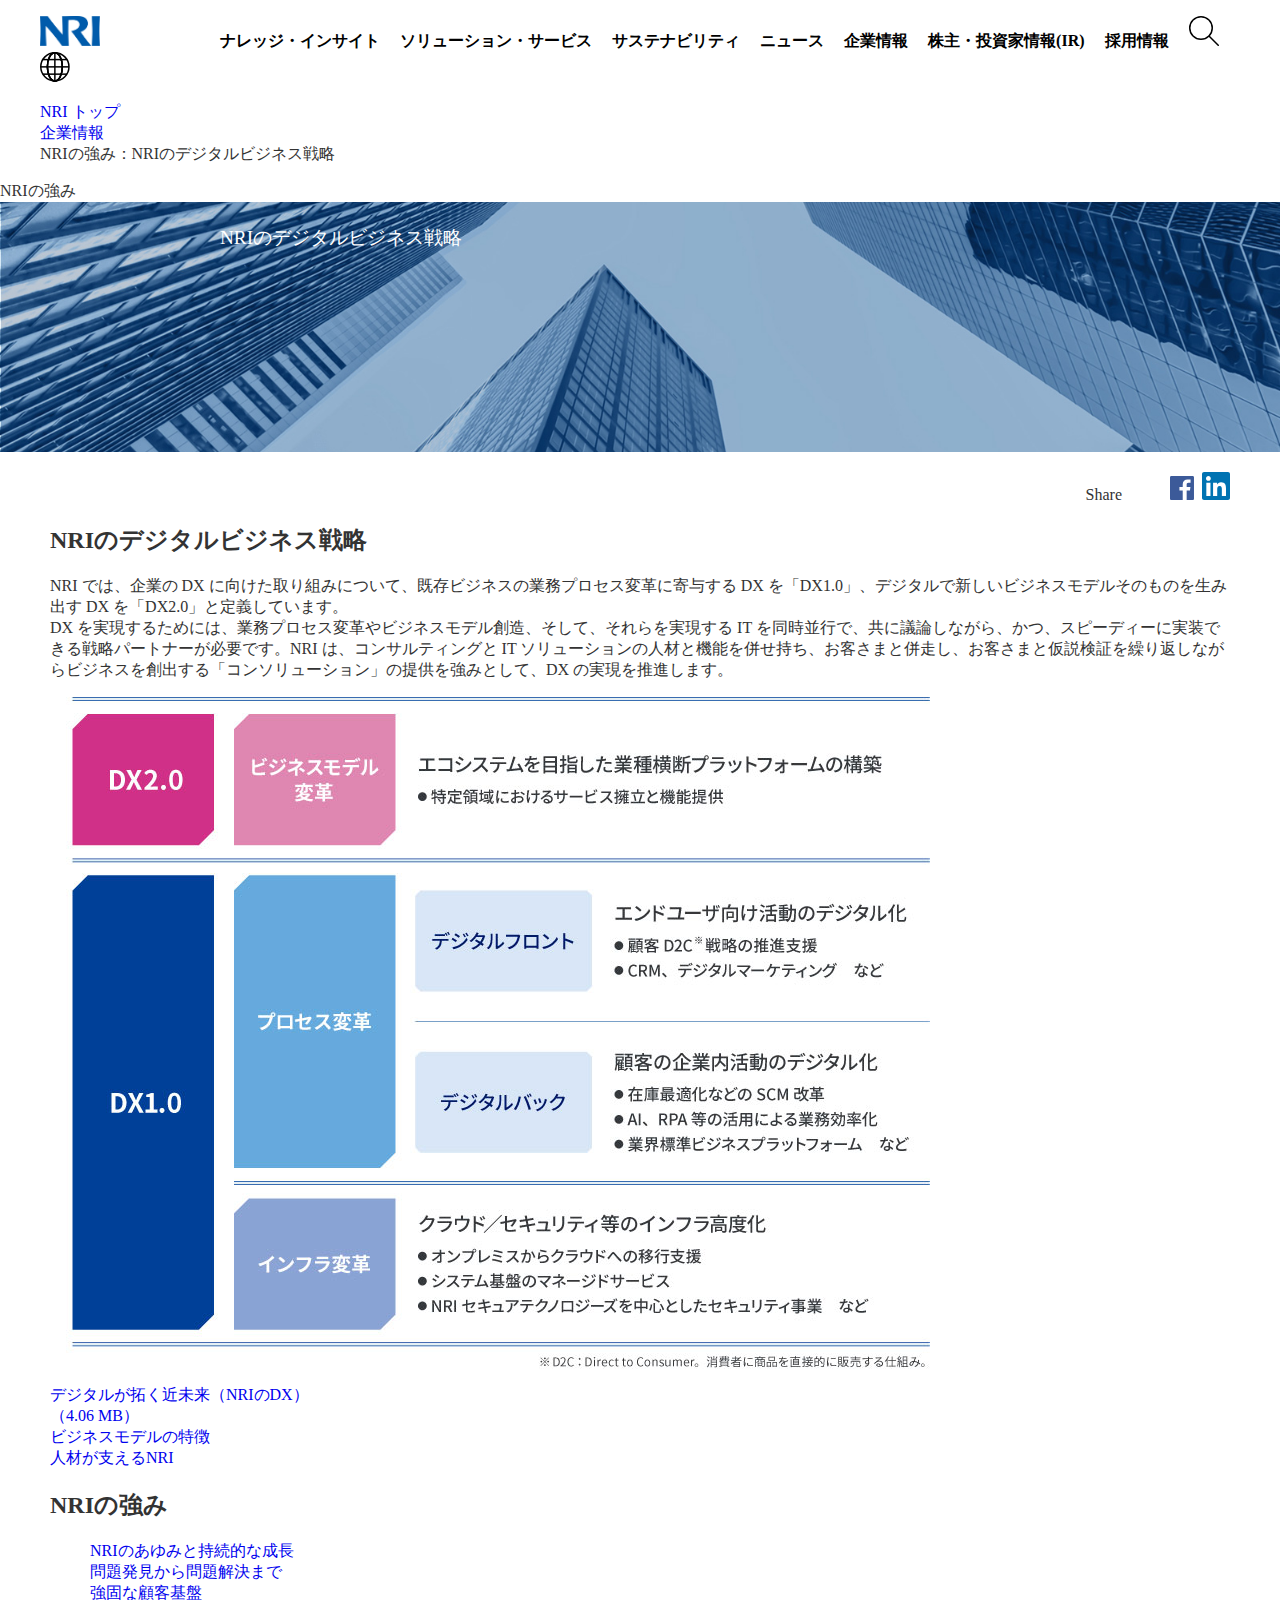
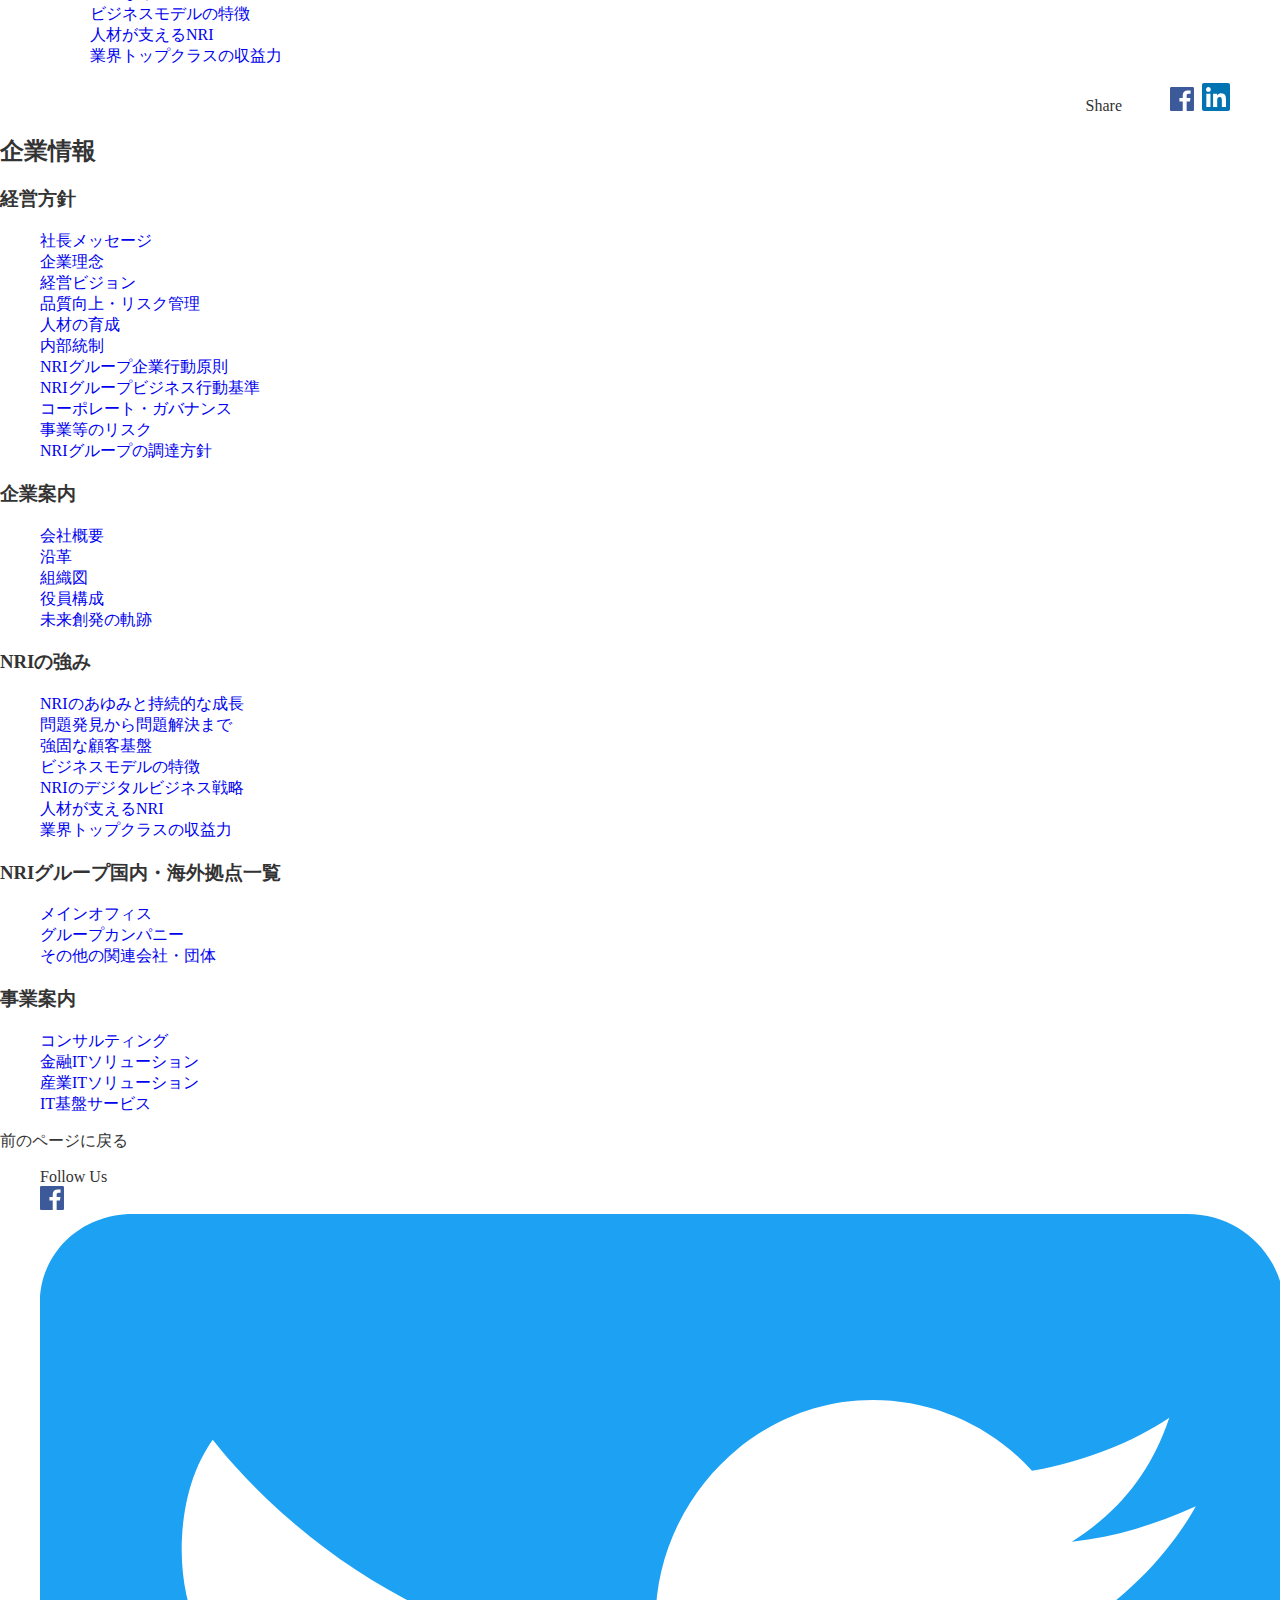
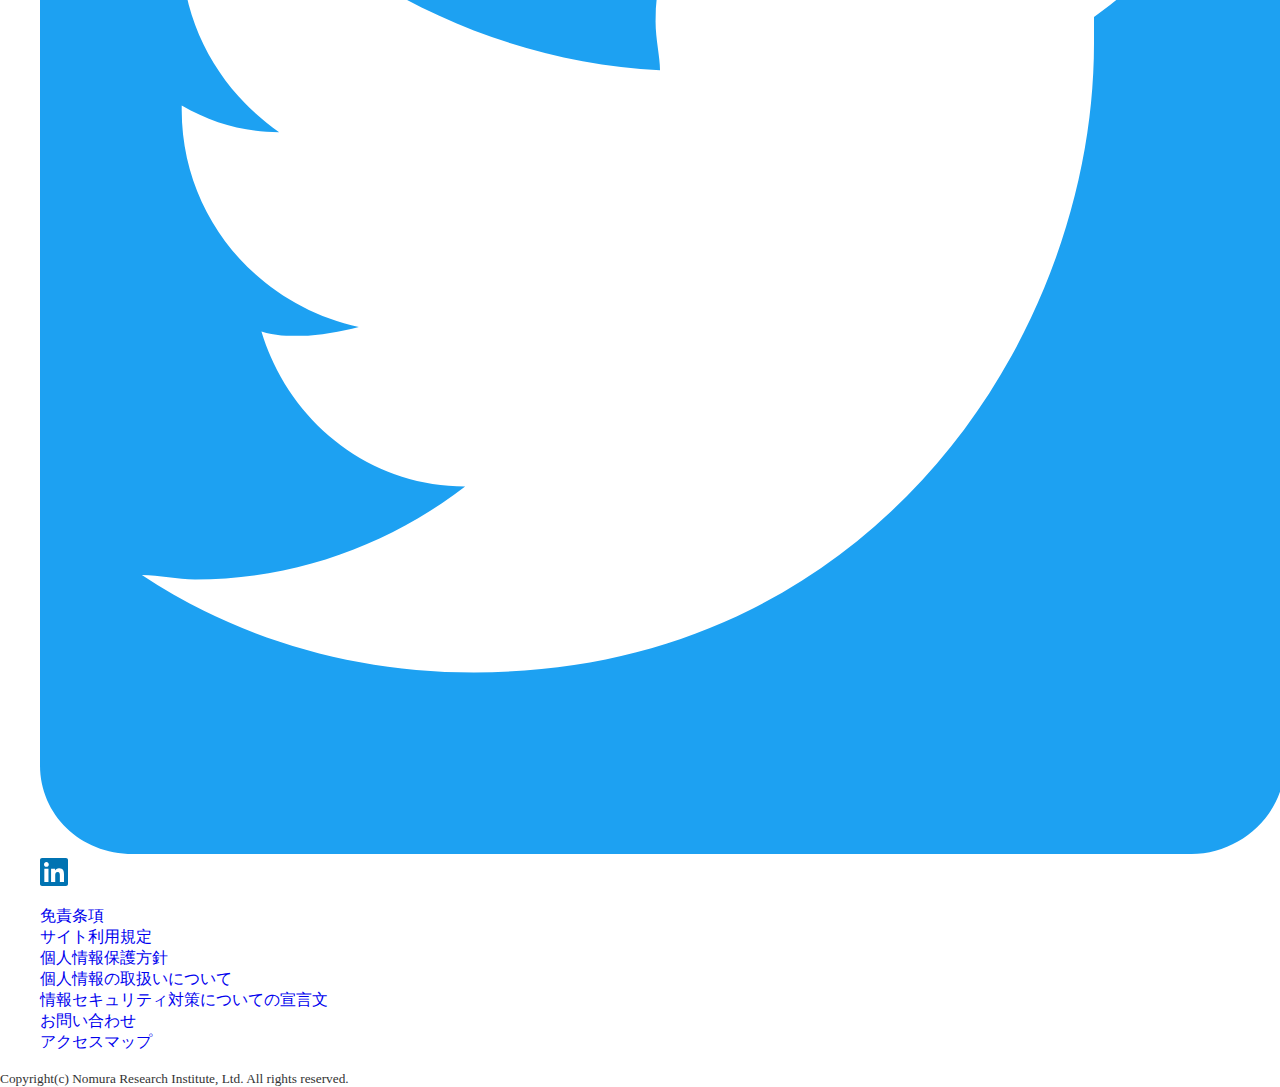
==== commit 16179c6b: "該当箇所とtypoの修正、footerのタグ調整をしました。" ====
--- a/html-nri/index.html
+++ b/html-nri/index.html
@@ -19,7 +19,7 @@
             <li><a href="#">サステナビリティ</a></li>
             <li><a href="#">ニュース</a></li>
             <li><a href="#">企業情報</a></li>
-            <li><a href="#">株主・投資家情報(IR</a>)</li>
+            <li><a href="#">株主・投資家情報(IR)</a></li>
             <li><a href="#">採用情報</a></li>
             <li><a href="#">
                     <img src="images/glass.svg" alt="search"></a></li>
@@ -29,17 +29,21 @@
     </header>
 
     <nav>
-        <ol class="breadcrumb">
+        <ol class="breadcrumbs">
             <li><a href="#">NRI トップ</a></li>
             <li><a href="#">企業情報</a></li>
             <li>NRIの強み：NRIのデジタルビジネス戦略</li>
-        </ol><!-- /breadcrumb -->
+        </ol><!-- /breadcrumbs -->
     </nav>
 
     <main>
-        <h1>NRIの強み<br>
-            <span class="title-sub">NRIのデジタルビジネス戦略</span></h1>
-        <img src="images/h1_whats_2.jpg" alt="" class="title-img">
+        <div class="title">
+            <section class="title-text">
+                <p>NRIの強み</p>
+                <h1>NRIのデジタルビジネス戦略</h1>
+            </section><!-- /title-text -->
+            <img src="images/h1_whats_2.jpg" alt="" class="title-img">
+        </div>
         <div class="main-content">
             <ul class="share-icons">
                 <li><a href="#"><img src="images/icon-facebook.svg" alt="facebook"></a></li>
@@ -60,8 +64,8 @@
                         （4.06 MB） </a></p>
             </div>
             <div class="link-page">
-                <p>&lt;<a href="#">ビジネスモデルの特徴</a></p>
-                <p><a href="#">人材が支えるNRI</a>&gt;</p>
+                <p><a href="#">ビジネスモデルの特徴</a></p>
+                <p><a href="#">人材が支えるNRI</a></p>
             </div>
             <section class="nri-good">
                 <h2>NRIの強み</h2>
@@ -137,23 +141,18 @@
                     <li><a href="#">IT基盤サービス</a></li>
                 </ul>
             </section>
-            <div class="page-back">
-                <p>前のページに戻る</p>
-            </div>
+            <p>前のページに戻る</p>
         </section><!-- /company-info -->
     </main>
 
-    <footer class="footer-info">
-        <section class="info-follow">
-            <h2>Follow Us</h2>
-            <ul>
-                <li><a href="#"><img src="images/icon-facebook.svg" alt="facebook"></a></li>
-                <li><a href="#"><img src="images/icon-twitter.svg" alt="twitter"></a></li>
-                <li><a href="#"><img src="images/icon-linkedin.svg" alt="linkedin"></a></li>
-            </ul>
-        </section><!-- /info-follow -->
-        <div class="info-others">
-            <ul>
+    <footer>
+        <ul class="footer-follow">
+            <li>Follow Us</li>
+            <li><a href="#"><img src="images/icon-facebook.svg" alt="facebook"></a></li>
+            <li><a href="#"><img src="images/icon-twitter.svg" alt="twitter"></a></li>
+            <li><a href="#"><img src="images/icon-linkedin.svg" alt="linkedin"></a></li>
+        </ul><!-- /info-follow -->
+        <ul class="footer-others">
                 <li><a href="#">免責条項</a></li>
                 <li><a href="#">サイト利用規定</a></li>
                 <li><a href="#">個人情報保護方針</a></li>
@@ -161,9 +160,8 @@
                 <li><a href="#">情報セキュリティ対策についての宣言文</a></li>
                 <li><a href="#">お問い合わせ</a></li>
                 <li><a href="#">アクセスマップ</a></li>
-            </ul>
-            <p><small>Copyright(c) Nomura Research Institute, Ltd. All rights reserved.</small></p>
-        </div><!-- /info-others -->
+        </ul><!-- /info-others -->
+        <p><small>Copyright(c) Nomura Research Institute, Ltd. All rights reserved.</small></p>
     </footer>
 
 </body>
--- a/html-nri/style.css
+++ b/html-nri/style.css
@@ -1,20 +1,62 @@
 @charset "utf-8";
 
 /* 共通 */
+body {
+    margin: 0;
+    color: #333;
+}
 p {
     margin: 0;
-}
-
-li {
-    display: inline-block;
-    list-style-type: none;
 }
 
 a {
     text-decoration: none;
 }
 
+a:hover {
+    text-decoration: underline;
+}
+
+li {
+    list-style-type: none;
+}
+
+/* header */
+/* .header-menu {
+    position: fixed;
+} */
+/* 詰めてくるどうにかして */
+
+.header-menu li {
+    display: inline-block;
+}
+
+.header-menu li:first-child {
+    margin-right: 100px;
+}
+
+.header-menu a {
+    color: #000;
+    font-weight: bold;
+    margin-right: 1rem;
+}
+
+.header-menu img {
+    height: 30px;
+    width: auto;
+}
+
+
 /* nav */
+.breadcrumb {
+    font-size: 0.8em;
+    list-style-type: none;
+}
+
+.breadcrumb li {
+    display: inline-block;
+}
+
 .breadcrumb li::after {
     content: " >";
 }
@@ -23,7 +65,50 @@
     content: none;
 }
 
+.breadcrumb a {
+    color: #333;
+}
+
+
 /* main */
-.title-img-img {
-    max-width: 100%;
+.title {
+    position: relative;
+}
+
+.title h1 {
+    position: absolute;
+    top: 15px;
+    left: 220px;
+    color: #ffffff;
+    font-size: 1.2em;
+    line-height: 3em;
+    font-weight: normal;
+}
+
+.title-sub {
+    font-size: 1.6em;
+    font-weight: bold;
+}
+
+.title-img {
+    width: 100%;
+    height: 250px;
+    object-fit: cover;
+}
+
+.main-content {
+    padding: 0 50px;
+}
+
+/* share-icons */
+.share-icons {
+    text-align: right;
+}
+.share-icons li {
+    display: inline-block;
+}
+
+.share-icons li:first-child::before {
+    content: "Share";
+    margin: 3em;
 }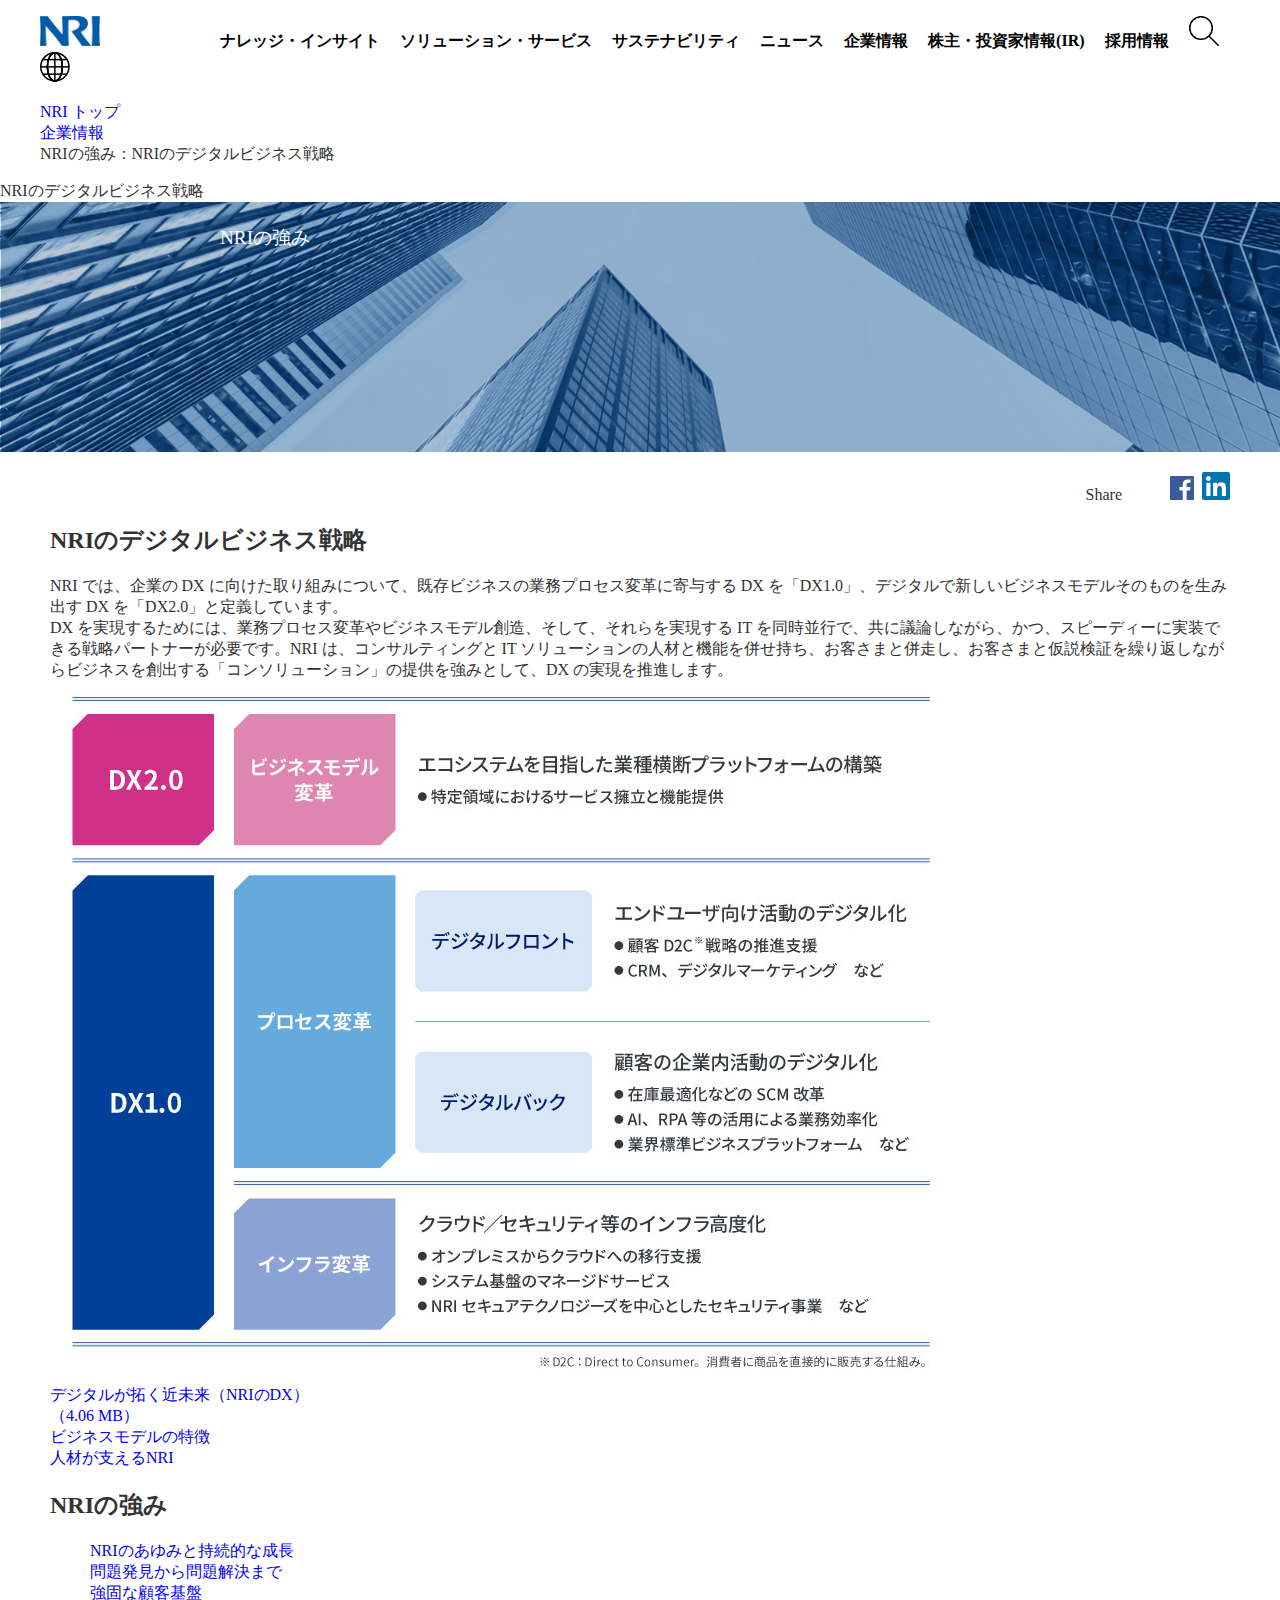
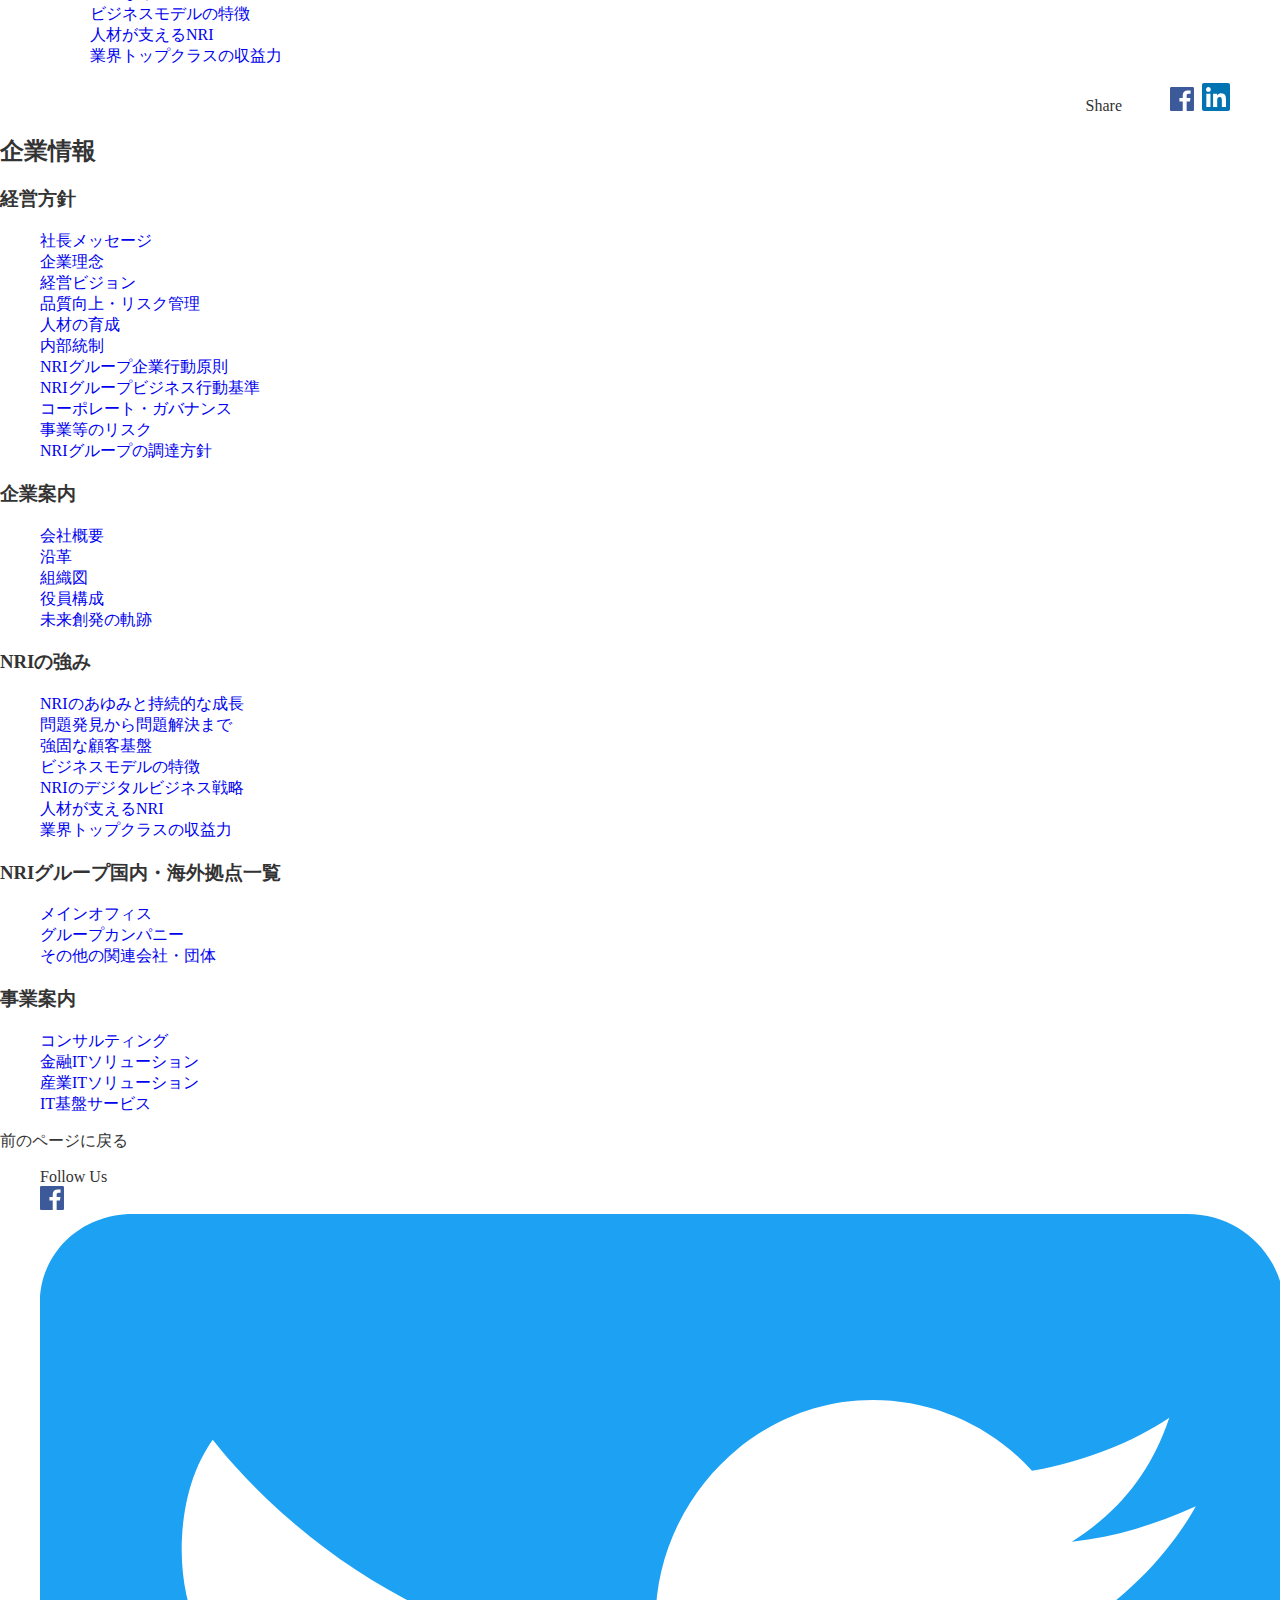
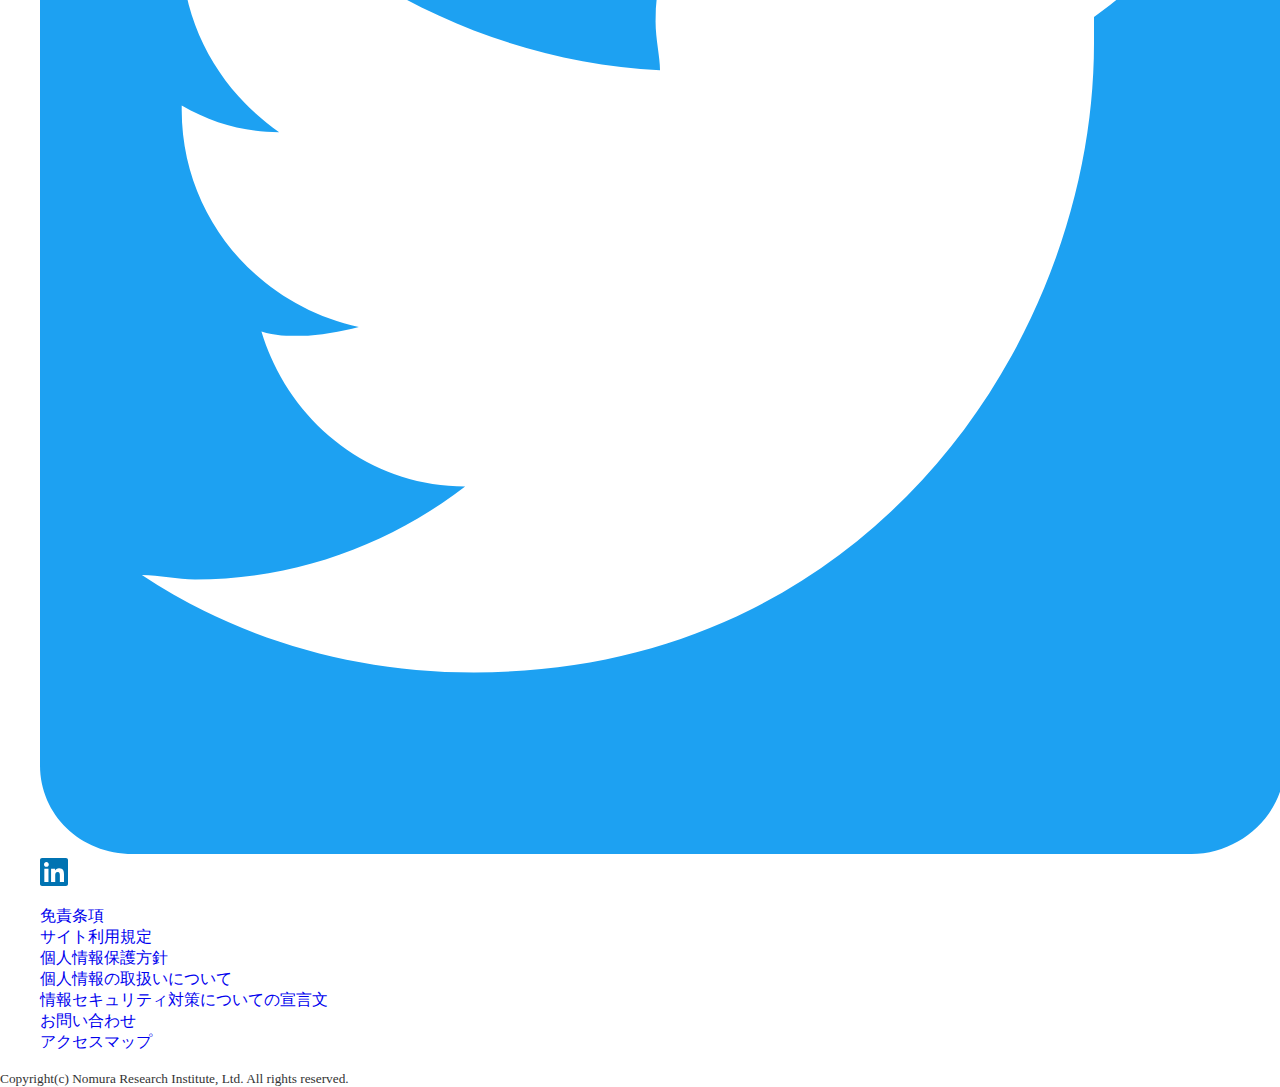
==== commit a7dbaf19: "imgタグ前の改行削除、タイトル部分のタグ入替" ====
--- a/html-nri/index.html
+++ b/html-nri/index.html
@@ -12,8 +12,7 @@
 
     <header>
         <ul class="header-menu">
-            <li><a href="#">
-                    <img src="images/nri-logo.png" alt="nri-logo"></a></li>
+            <li><a href="#"><img src="images/nri-logo.png" alt="nri-logo"></a></li>
             <li><a href="#">ナレッジ・インサイト</a></li>
             <li><a href="#">ソリューション・サービス</a></li>
             <li><a href="#">サステナビリティ</a></li>
@@ -21,10 +20,8 @@
             <li><a href="#">企業情報</a></li>
             <li><a href="#">株主・投資家情報(IR)</a></li>
             <li><a href="#">採用情報</a></li>
-            <li><a href="#">
-                    <img src="images/glass.svg" alt="search"></a></li>
-            <li><a href="#">
-                    <img src="images/earth.svg" alt="language"></a></li>
+            <li><a href="#"><img src="images/glass.svg" alt="search"></a></li>
+            <li><a href="#"><img src="images/earth.svg" alt="language"></a></li>
         </ul><!-- /header-menu -->
     </header>
 
@@ -39,8 +36,8 @@
     <main>
         <div class="title">
             <section class="title-text">
-                <p>NRIの強み</p>
-                <h1>NRIのデジタルビジネス戦略</h1>
+                <h1>NRIの強み</h1>
+                <p>NRIのデジタルビジネス戦略</p>
             </section><!-- /title-text -->
             <img src="images/h1_whats_2.jpg" alt="" class="title-img">
         </div>
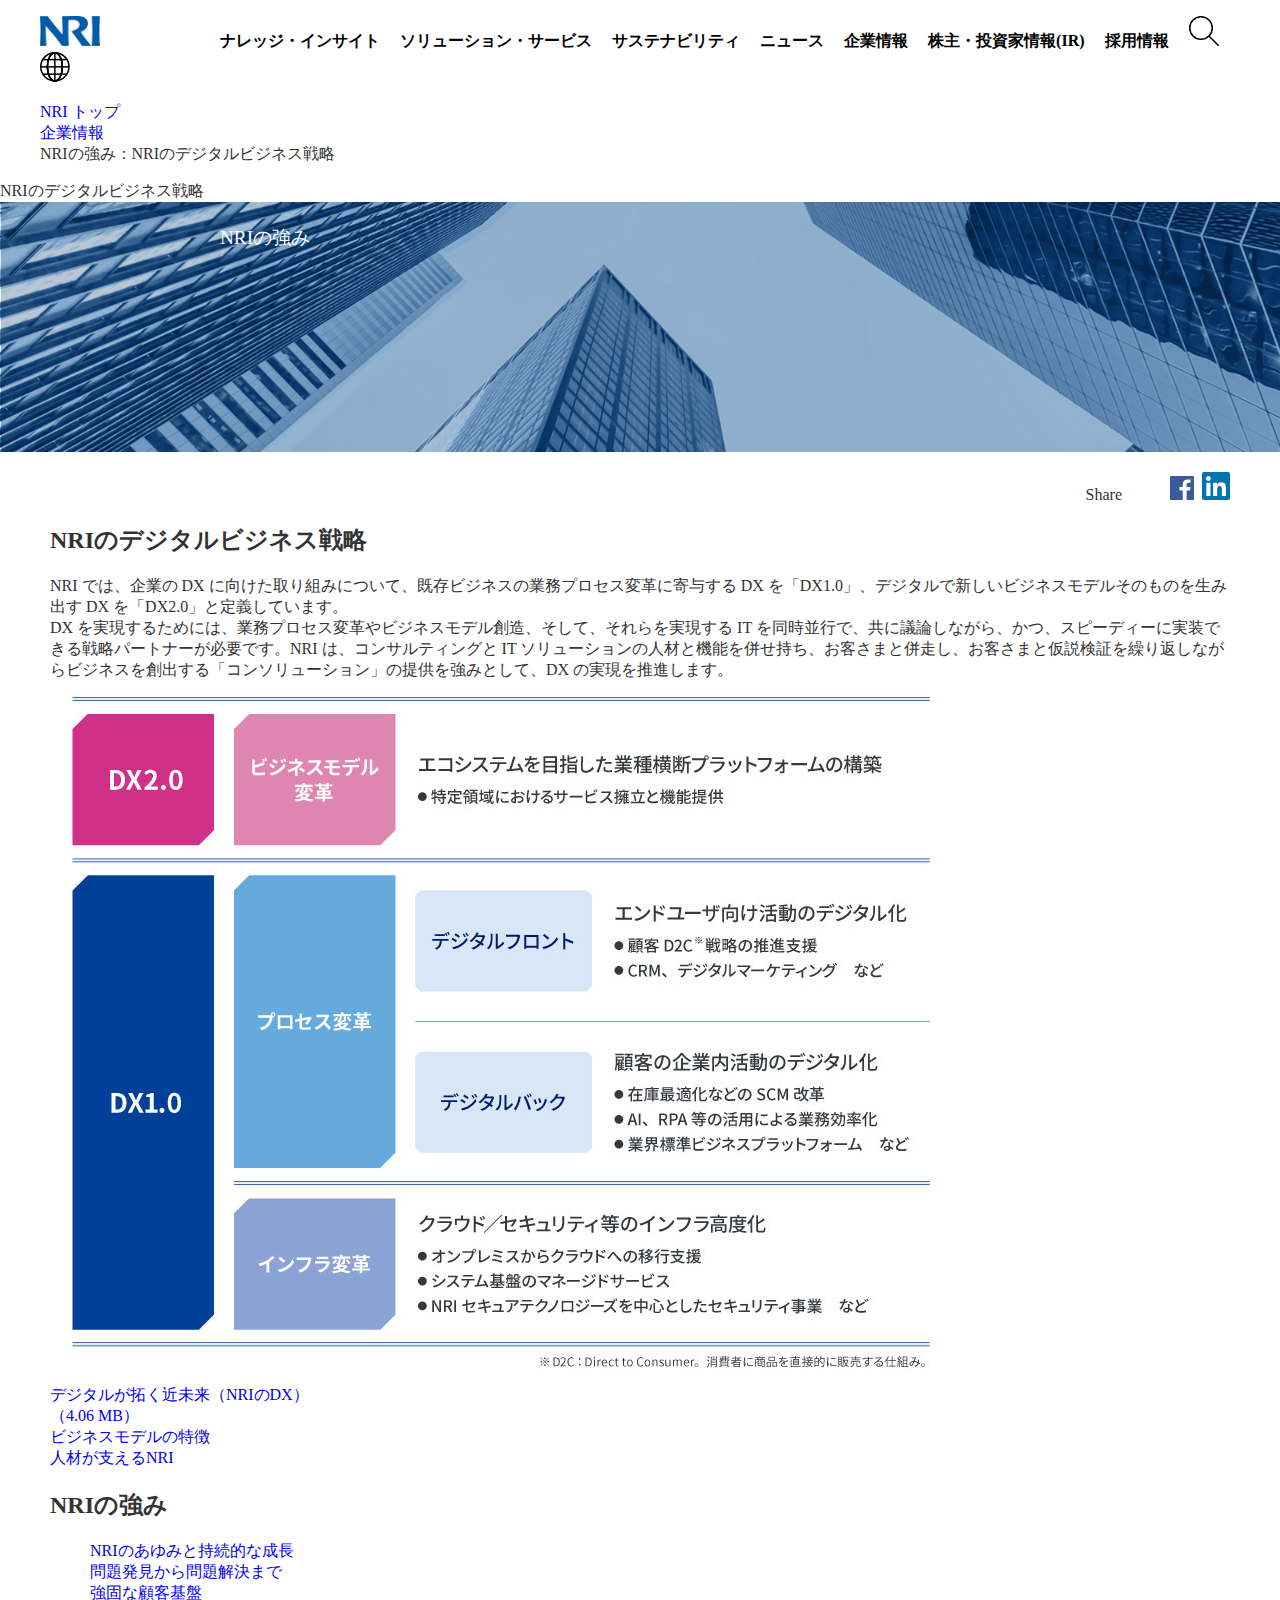
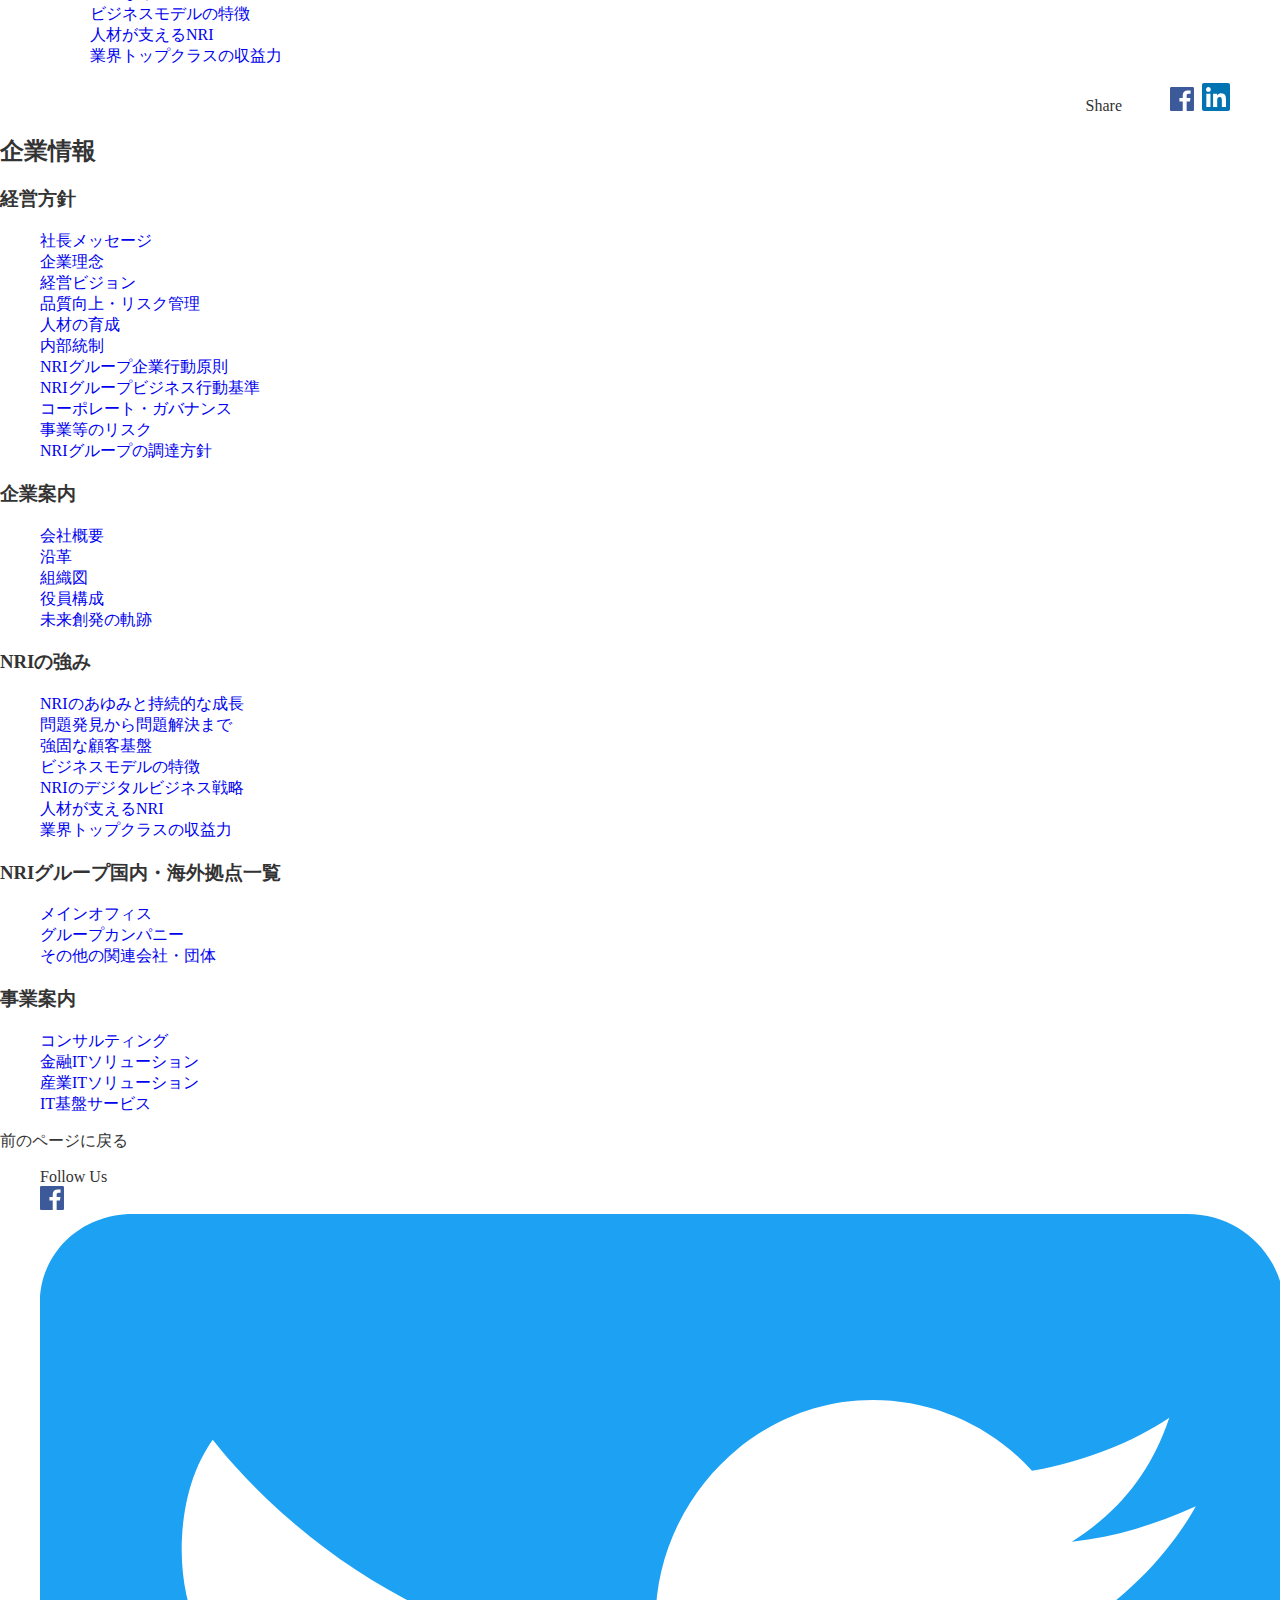
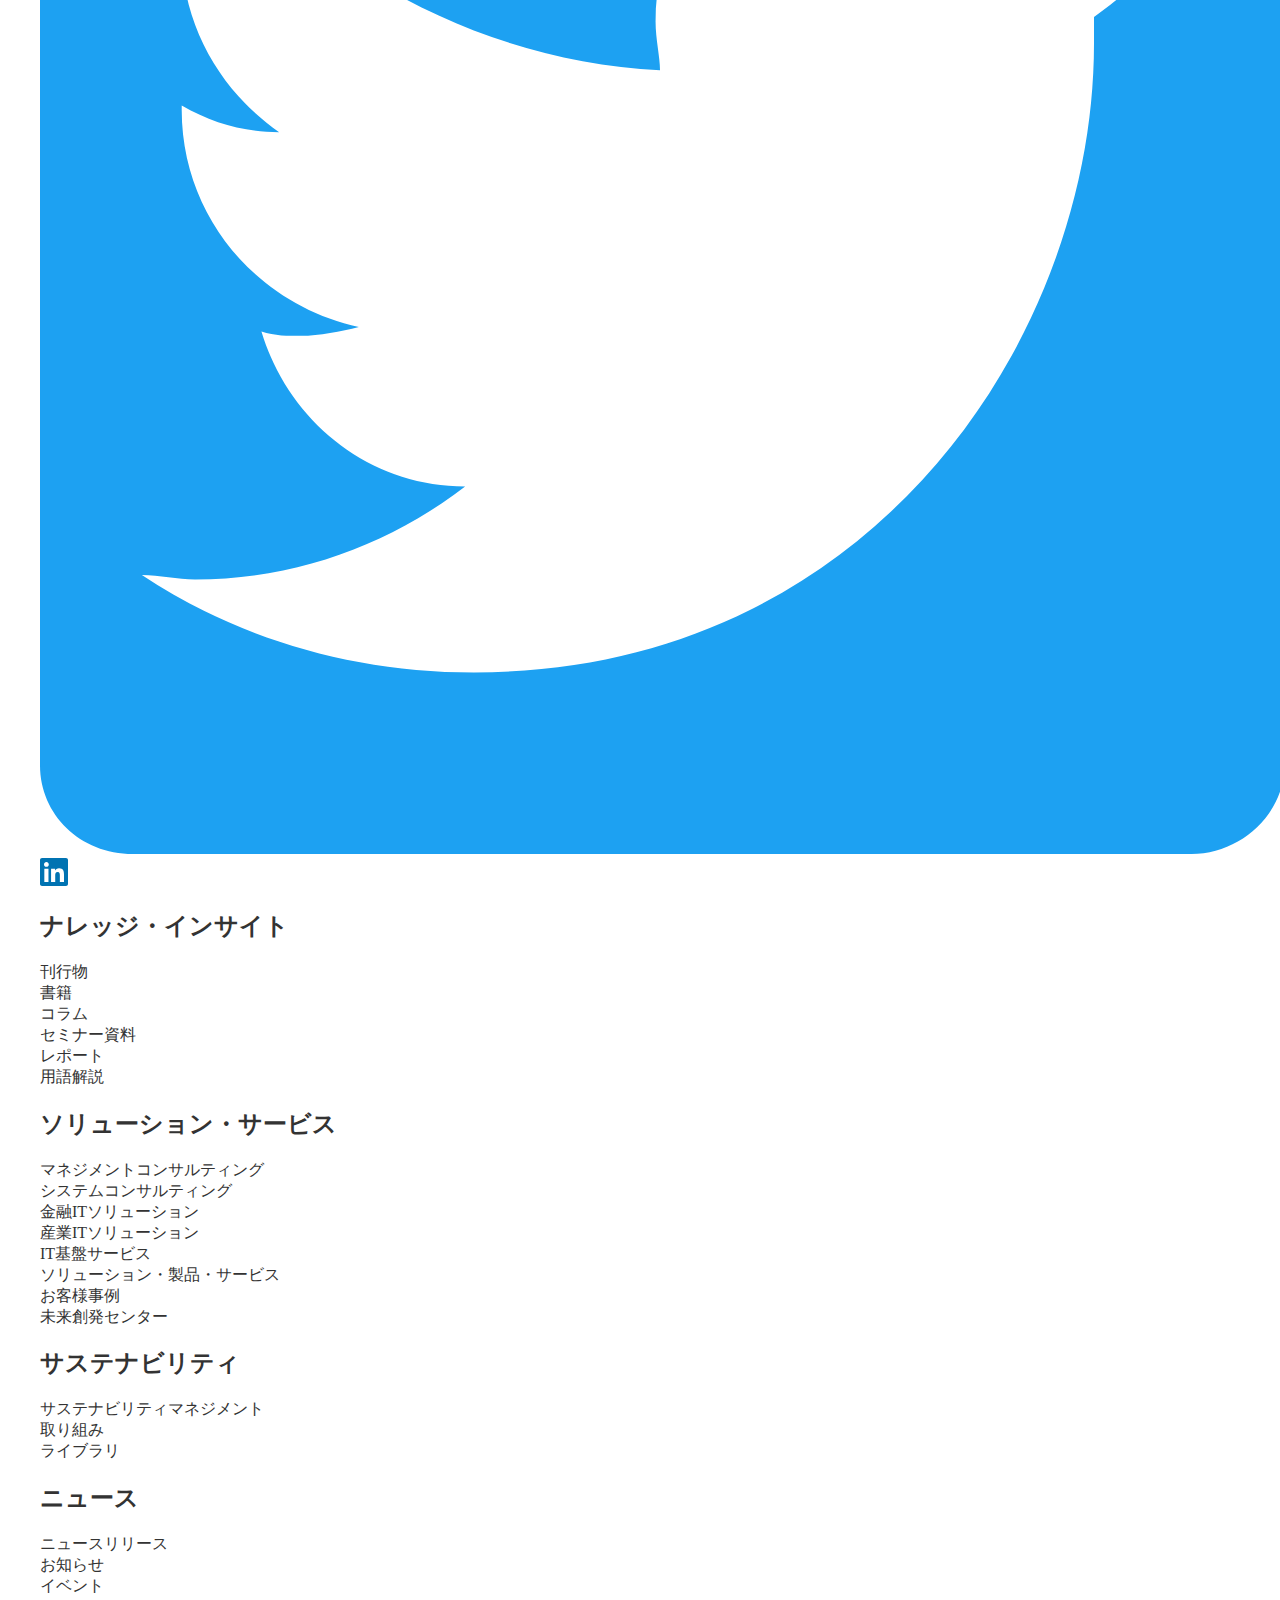
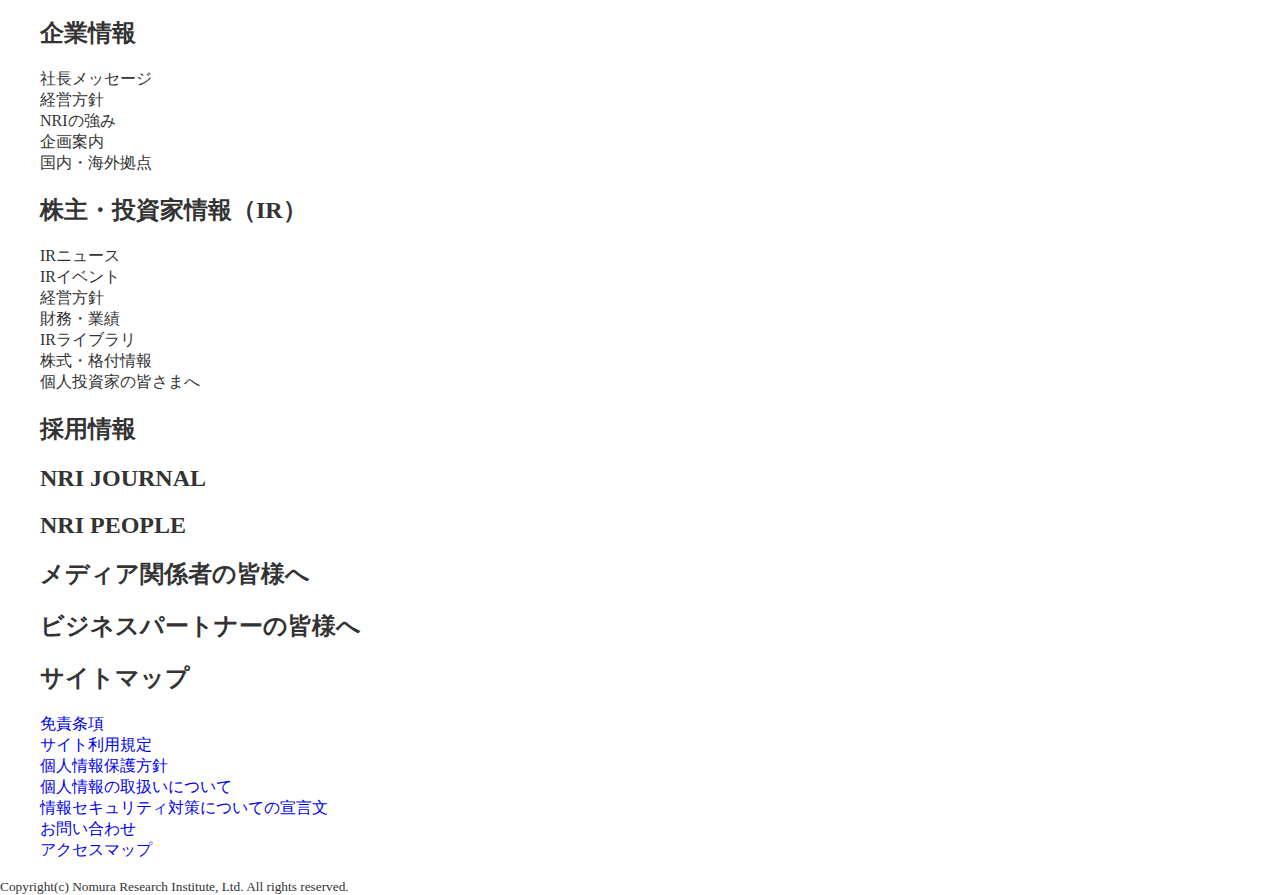
==== commit 20603016: "footerに抜けていたコンテンツを追加しました。" ====
--- a/html-nri/index.html
+++ b/html-nri/index.html
@@ -148,7 +148,69 @@
             <li><a href="#"><img src="images/icon-facebook.svg" alt="facebook"></a></li>
             <li><a href="#"><img src="images/icon-twitter.svg" alt="twitter"></a></li>
             <li><a href="#"><img src="images/icon-linkedin.svg" alt="linkedin"></a></li>
-        </ul><!-- /info-follow -->
+        </ul>
+        <section class="footer-links">
+            <ul class="footer-links-items knowledge">
+                <li><h2>ナレッジ・インサイト</h2></li>
+                <li>刊行物</li>
+                <li>書籍</li>
+                <li>コラム</li>
+                <li>セミナー資料</li>
+                <li>レポート</li>
+                <li>用語解説</li>
+            </ul>
+            <ul class="footer-links-items solution">
+                <li><h2>ソリューション・サービス</h2></li>
+                <li>マネジメントコンサルティング</li>
+                <li>システムコンサルティング</li>
+                <li>金融ITソリューション</li>
+                <li>産業ITソリューション</li>
+                <li>IT基盤サービス</li>
+                <li>ソリューション・製品・サービス</li>
+                <li>お客様事例</li>
+                <li>未来創発センター</li>
+            </ul>
+            <ul class="footer-links-items sustainability">
+                <li><h2>サステナビリティ</h2></li>
+                <li>サステナビリティマネジメント</li>
+                <li>取り組み</li>
+                <li>ライブラリ</li>
+            </ul>
+            <ul class="footer-links-items news">
+                <li><h2>ニュース</h2></li>
+                <li>ニュースリリース</li>
+                <li>お知らせ</li>
+                <li>イベント</li>
+            </ul>
+            <ul class="footer-links-items comp-info">
+                <li><h2>企業情報</h2></li>
+                <li>社長メッセージ</li>
+                <li>経営方針</li>
+                <li>NRIの強み</li>
+                <li>企画案内</li>
+                <li>国内・海外拠点</li>
+            </ul>
+            <ul class="footer-links-items ir-info">
+                <li><h2>株主・投資家情報（IR）</h2></li>
+                <li>IRニュース</li>
+                <li>IRイベント</li>
+                <li>経営方針</li>
+                <li>財務・業績</li>
+                <li>IRライブラリ</li>
+                <li>株式・格付情報</li>
+                <li>個人投資家の皆さまへ</li>
+            </ul>
+            <ul class="footer-links-items recruit">
+                <li><h2>採用情報</h2></li>
+                <li><h2>NRI JOURNAL</h2></li>
+                <li><h2>NRI PEOPLE</h2></li>
+            </ul>
+            <ul class="footer-links-items media">
+                <li><h2>メディア関係者の皆様へ</h2></li>
+                <li><h2>ビジネスパートナーの皆様へ</h2></li>
+                <li><h2>サイトマップ</h2></li>
+            </ul>
+        </section>
         <ul class="footer-others">
                 <li><a href="#">免責条項</a></li>
                 <li><a href="#">サイト利用規定</a></li>
@@ -157,7 +219,7 @@
                 <li><a href="#">情報セキュリティ対策についての宣言文</a></li>
                 <li><a href="#">お問い合わせ</a></li>
                 <li><a href="#">アクセスマップ</a></li>
-        </ul><!-- /info-others -->
+        </ul>
         <p><small>Copyright(c) Nomura Research Institute, Ltd. All rights reserved.</small></p>
     </footer>
 
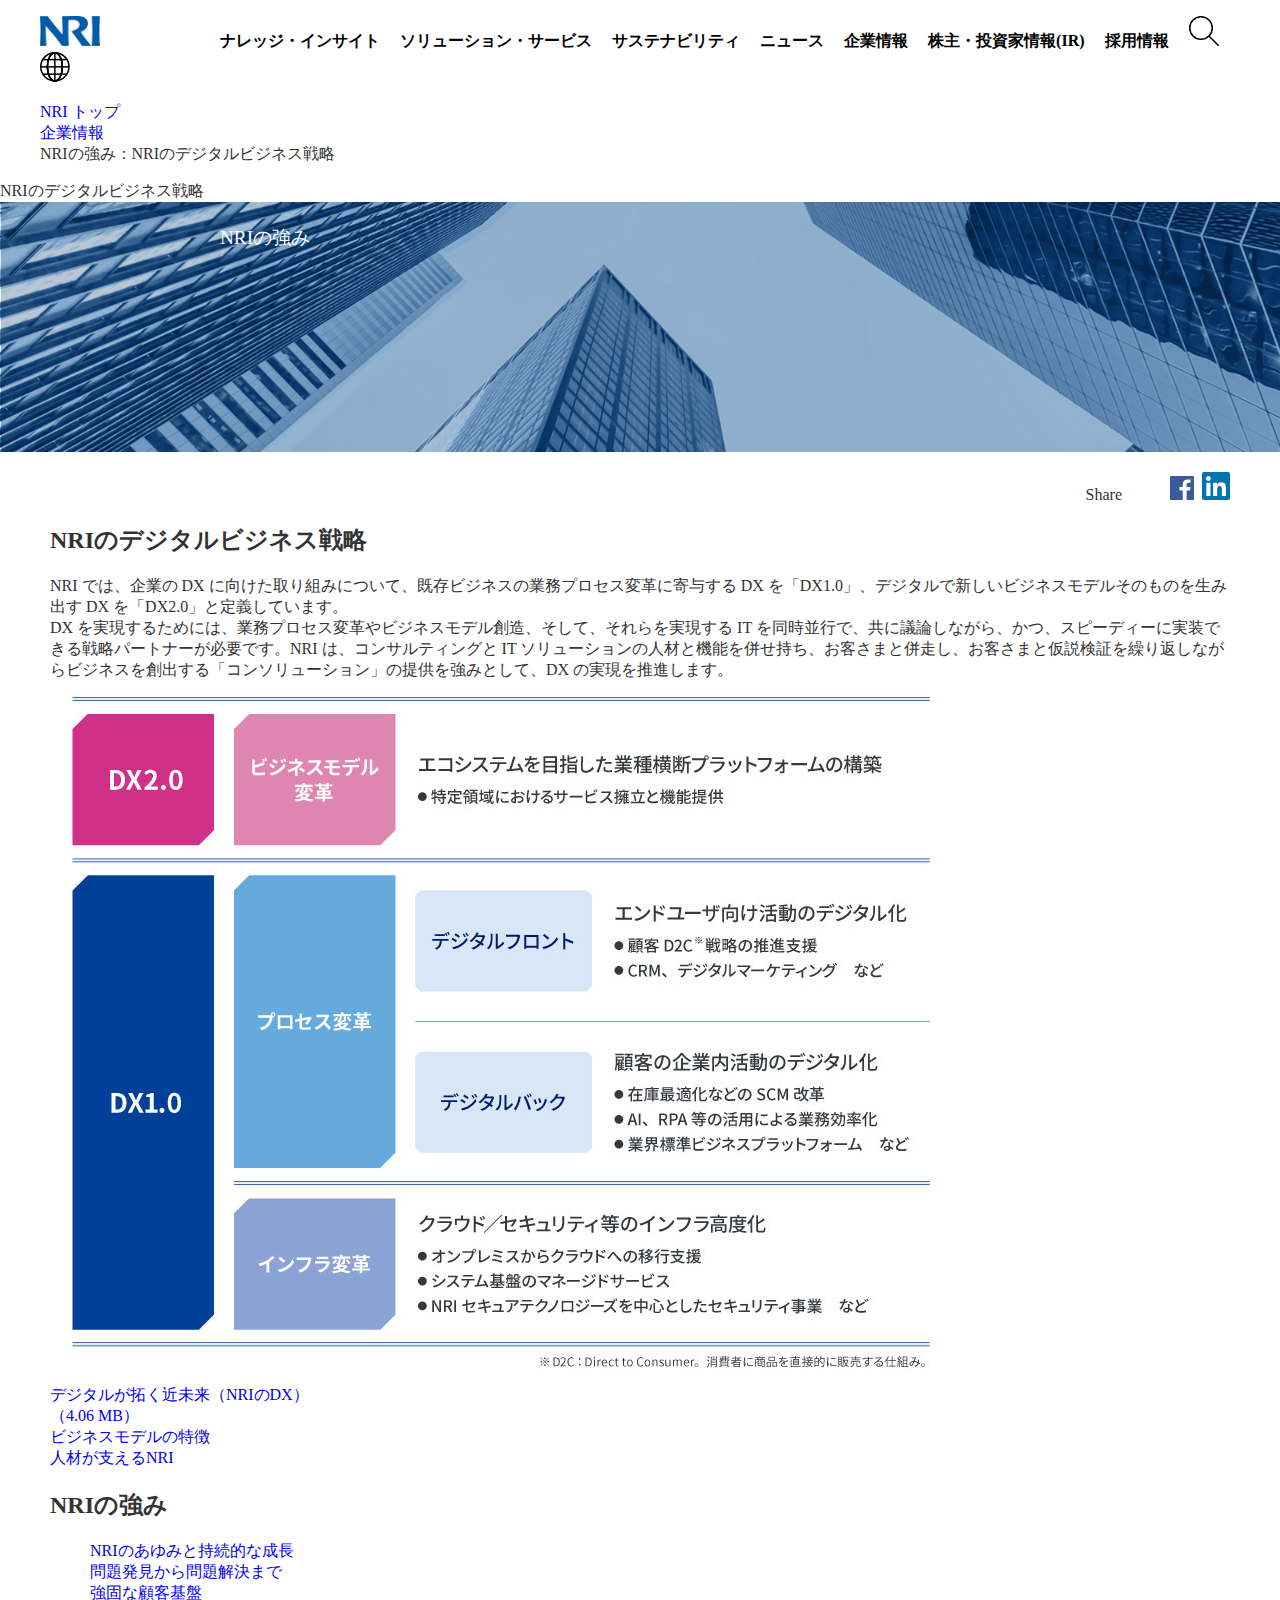
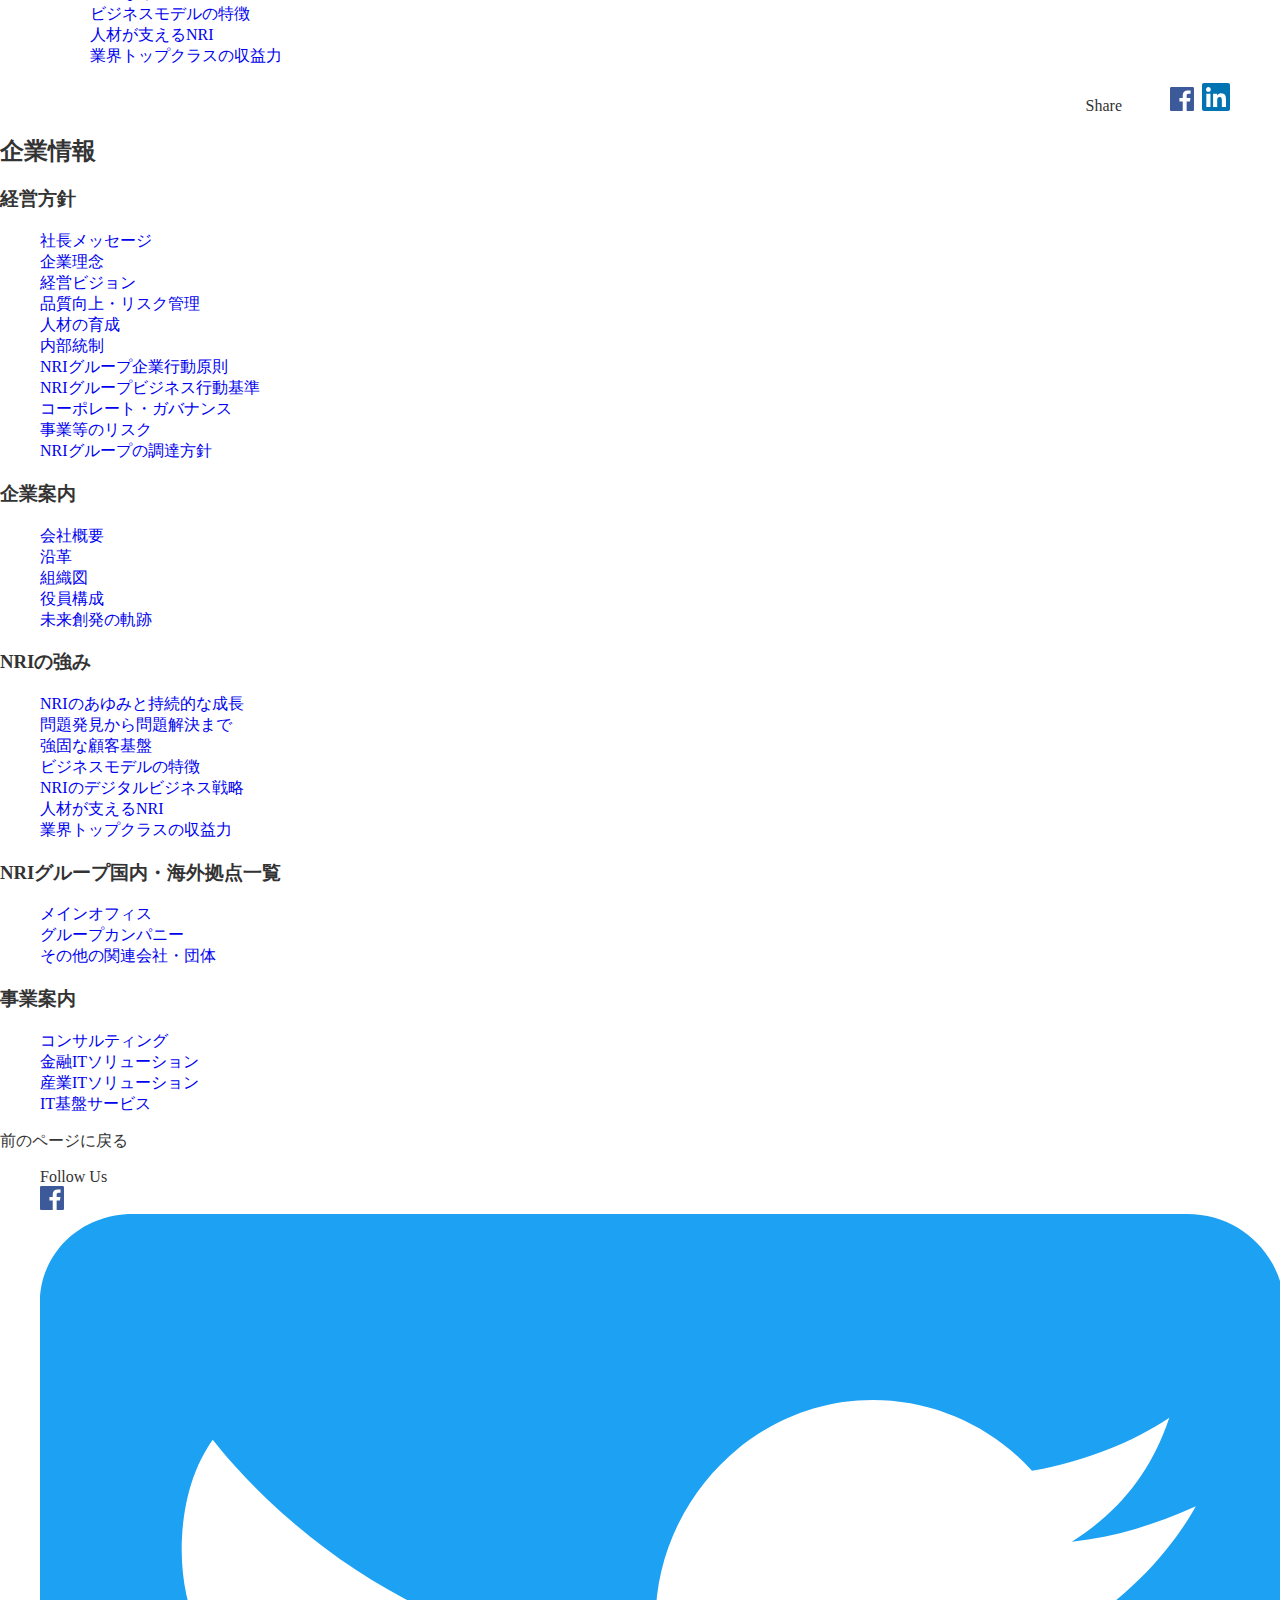
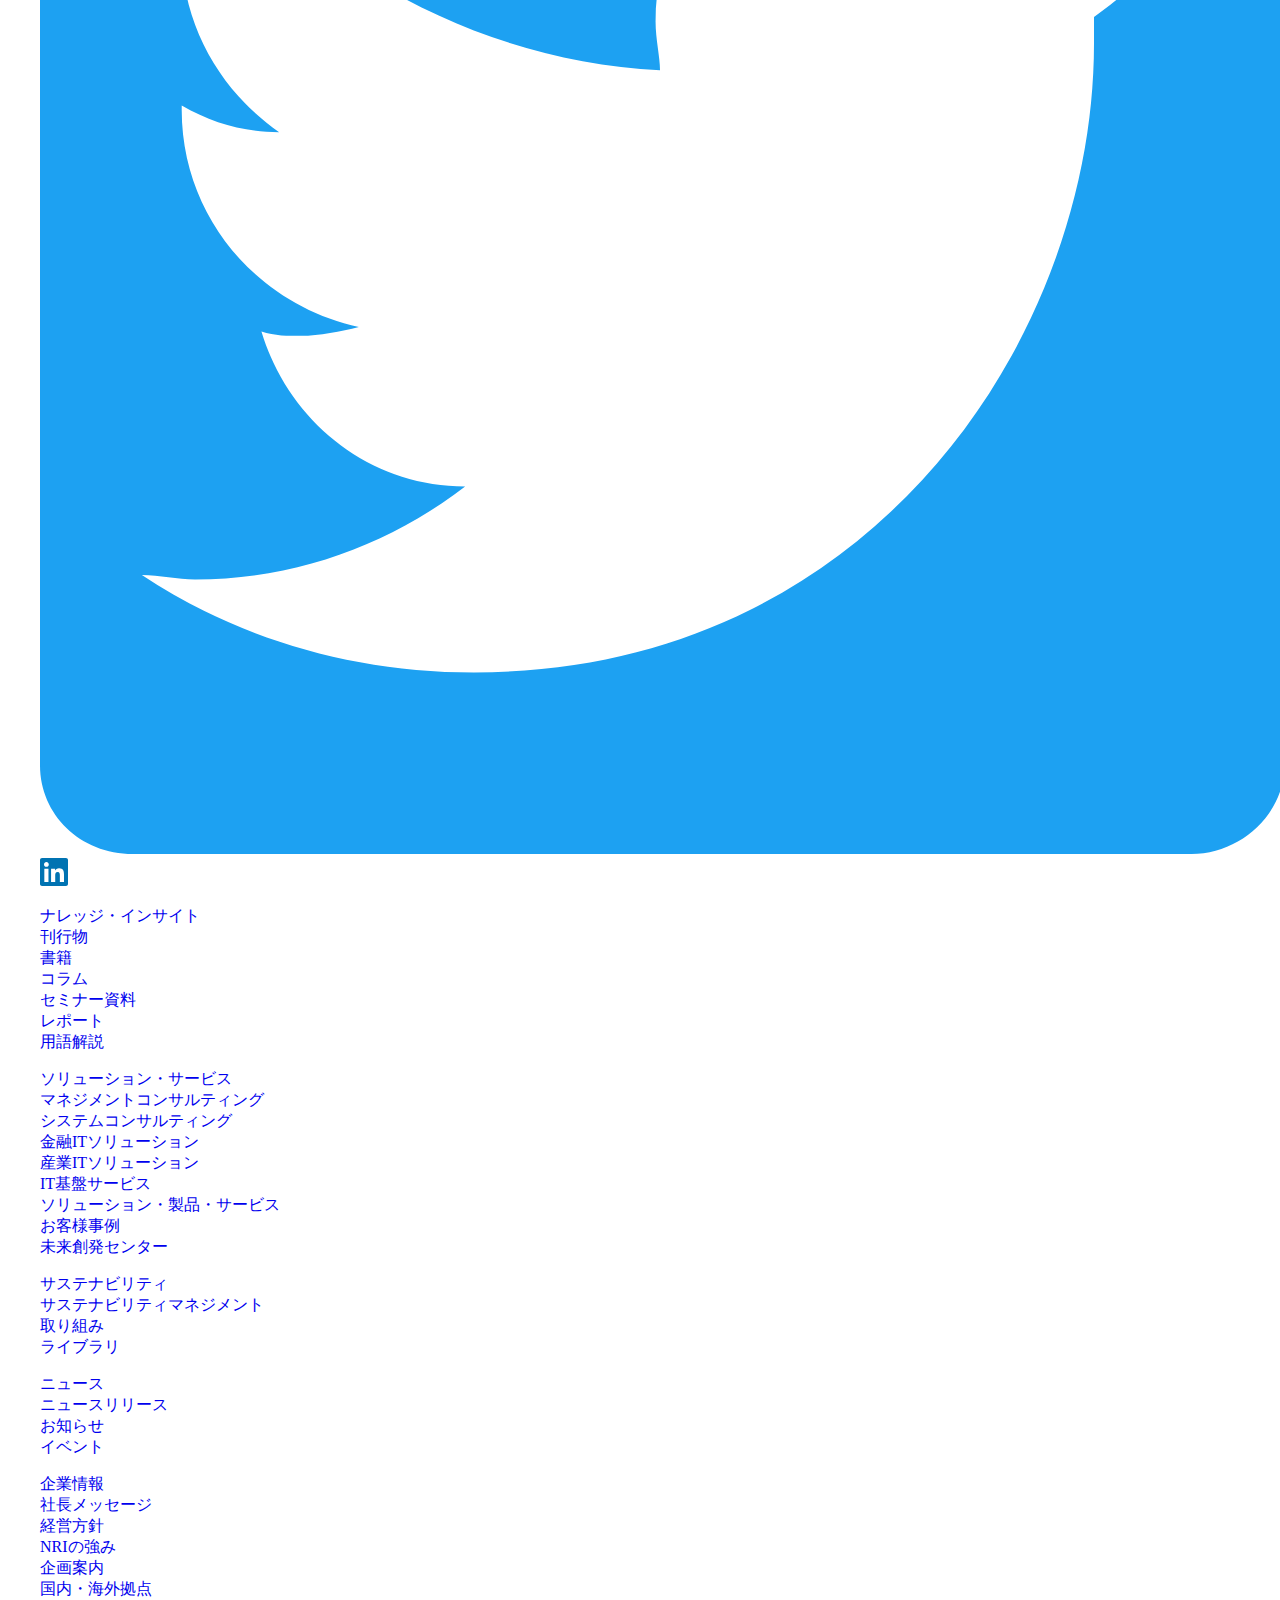
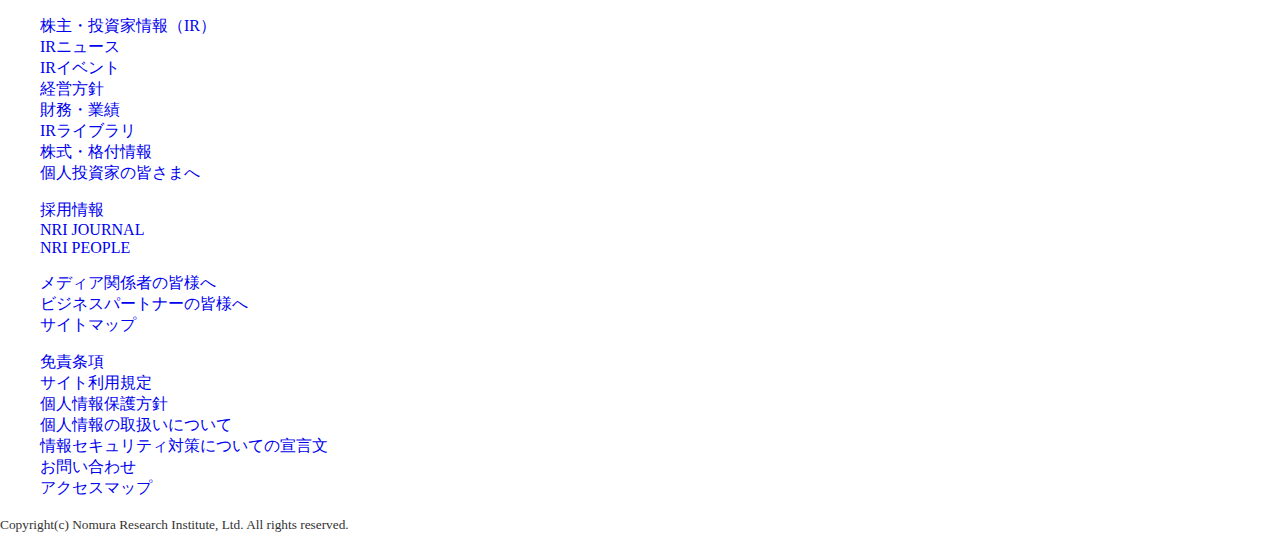
==== commit 3c6b8a42: "リンクを付け足し、意味付けとして不適当なh2を削除しました。" ====
--- a/html-nri/index.html
+++ b/html-nri/index.html
@@ -149,76 +149,76 @@
             <li><a href="#"><img src="images/icon-twitter.svg" alt="twitter"></a></li>
             <li><a href="#"><img src="images/icon-linkedin.svg" alt="linkedin"></a></li>
         </ul>
-        <section class="footer-links">
+        <div class="footer-links">
             <ul class="footer-links-items knowledge">
-                <li><h2>ナレッジ・インサイト</h2></li>
-                <li>刊行物</li>
-                <li>書籍</li>
-                <li>コラム</li>
-                <li>セミナー資料</li>
-                <li>レポート</li>
-                <li>用語解説</li>
+                <li><a href="#">ナレッジ・インサイト</a></li>
+                <li><a href="#">刊行物</a></li>
+                <li><a href="#">書籍</a></li>
+                <li><a href="#">コラム</a></li>
+                <li><a href="#">セミナー資料</a></li>
+                <li><a href="#">レポート</a></li>
+                <li><a href="#">用語解説</a></li>
             </ul>
             <ul class="footer-links-items solution">
-                <li><h2>ソリューション・サービス</h2></li>
-                <li>マネジメントコンサルティング</li>
-                <li>システムコンサルティング</li>
-                <li>金融ITソリューション</li>
-                <li>産業ITソリューション</li>
-                <li>IT基盤サービス</li>
-                <li>ソリューション・製品・サービス</li>
-                <li>お客様事例</li>
-                <li>未来創発センター</li>
+                <li><a href="#">ソリューション・サービス</a></li>
+                <li><a href="#">マネジメントコンサルティング</a></li>
+                <li><a href="#">システムコンサルティング</a></li>
+                <li><a href="#">金融ITソリューション</a></li>
+                <li><a href="#">産業ITソリューション</a></li>
+                <li><a href="#">IT基盤サービス</a></li>
+                <li><a href="#">ソリューション・製品・サービス</a></li>
+                <li><a href="#">お客様事例</a></li>
+                <li><a href="#">未来創発センター</a></li>
             </ul>
             <ul class="footer-links-items sustainability">
-                <li><h2>サステナビリティ</h2></li>
-                <li>サステナビリティマネジメント</li>
-                <li>取り組み</li>
-                <li>ライブラリ</li>
+                <li><a href="#">サステナビリティ</a></li>
+                <li><a href="#">サステナビリティマネジメント</a></li>
+                <li><a href="#">取り組み</a></li>
+                <li><a href="#">ライブラリ</a></li>
             </ul>
             <ul class="footer-links-items news">
-                <li><h2>ニュース</h2></li>
-                <li>ニュースリリース</li>
-                <li>お知らせ</li>
-                <li>イベント</li>
+                <li><a href="#">ニュース</a></li>
+                <li><a href="#">ニュースリリース</a></li>
+                <li><a href="#">お知らせ</a></li>
+                <li><a href="#">イベント</a></li>
             </ul>
             <ul class="footer-links-items comp-info">
-                <li><h2>企業情報</h2></li>
-                <li>社長メッセージ</li>
-                <li>経営方針</li>
-                <li>NRIの強み</li>
-                <li>企画案内</li>
-                <li>国内・海外拠点</li>
+                <li><a href="#">企業情報</a></li>
+                <li><a href="#">社長メッセージ</a></li>
+                <li><a href="#">経営方針</a></li>
+                <li><a href="#">NRIの強み</a></li>
+                <li><a href="#">企画案内</a></li>
+                <li><a href="#">国内・海外拠点</a></li>
             </ul>
             <ul class="footer-links-items ir-info">
-                <li><h2>株主・投資家情報（IR）</h2></li>
-                <li>IRニュース</li>
-                <li>IRイベント</li>
-                <li>経営方針</li>
-                <li>財務・業績</li>
-                <li>IRライブラリ</li>
-                <li>株式・格付情報</li>
-                <li>個人投資家の皆さまへ</li>
+                <li><a href="#">株主・投資家情報（IR）</a></li>
+                <li><a href="#">IRニュース</a></li>
+                <li><a href="#">IRイベント</a></li>
+                <li><a href="#">経営方針</a></li>
+                <li><a href="#">財務・業績</a></li>
+                <li><a href="#">IRライブラリ</a></li>
+                <li><a href="#">株式・格付情報</a></li>
+                <li><a href="#">個人投資家の皆さまへ</a></li>
             </ul>
             <ul class="footer-links-items recruit">
-                <li><h2>採用情報</h2></li>
-                <li><h2>NRI JOURNAL</h2></li>
-                <li><h2>NRI PEOPLE</h2></li>
+                <li><a href="#">採用情報</a></li>
+                <li><a href="#">NRI JOURNAL</a></li>
+                <li><a href="#">NRI PEOPLE</a></li>
             </ul>
             <ul class="footer-links-items media">
-                <li><h2>メディア関係者の皆様へ</h2></li>
-                <li><h2>ビジネスパートナーの皆様へ</h2></li>
-                <li><h2>サイトマップ</h2></li>
-            </ul>
-        </section>
+                <li><a href="#">メディア関係者の皆様へ</a></li>
+                <li><a href="#">ビジネスパートナーの皆様へ</a></li>
+                <li><a href="#">サイトマップ</a></li>
+            </ul>
+        </div>
         <ul class="footer-others">
-                <li><a href="#">免責条項</a></li>
-                <li><a href="#">サイト利用規定</a></li>
-                <li><a href="#">個人情報保護方針</a></li>
-                <li><a href="#">個人情報の取扱いについて</a></li>
-                <li><a href="#">情報セキュリティ対策についての宣言文</a></li>
-                <li><a href="#">お問い合わせ</a></li>
-                <li><a href="#">アクセスマップ</a></li>
+            <li><a href="#">免責条項</a></li>
+            <li><a href="#">サイト利用規定</a></li>
+            <li><a href="#">個人情報保護方針</a></li>
+            <li><a href="#">個人情報の取扱いについて</a></li>
+            <li><a href="#">情報セキュリティ対策についての宣言文</a></li>
+            <li><a href="#">お問い合わせ</a></li>
+            <li><a href="#">アクセスマップ</a></li>
         </ul>
         <p><small>Copyright(c) Nomura Research Institute, Ltd. All rights reserved.</small></p>
     </footer>
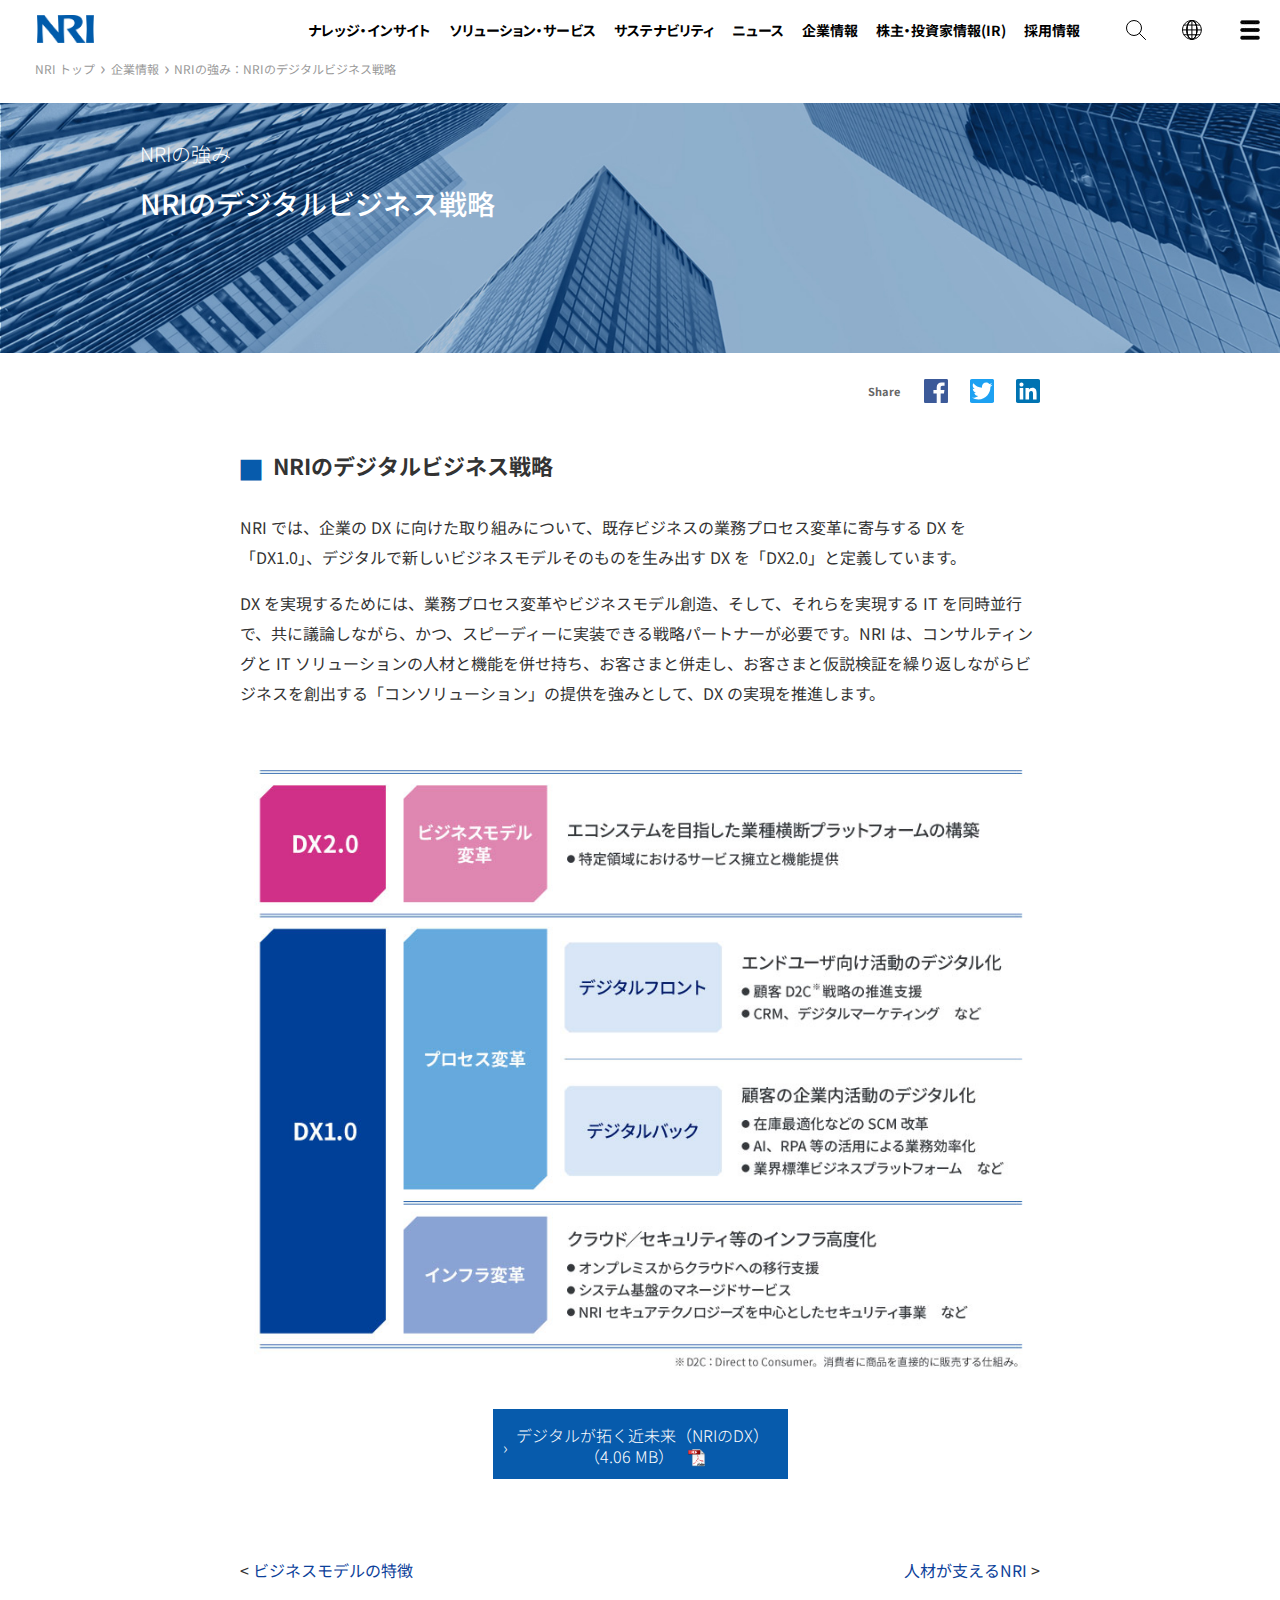
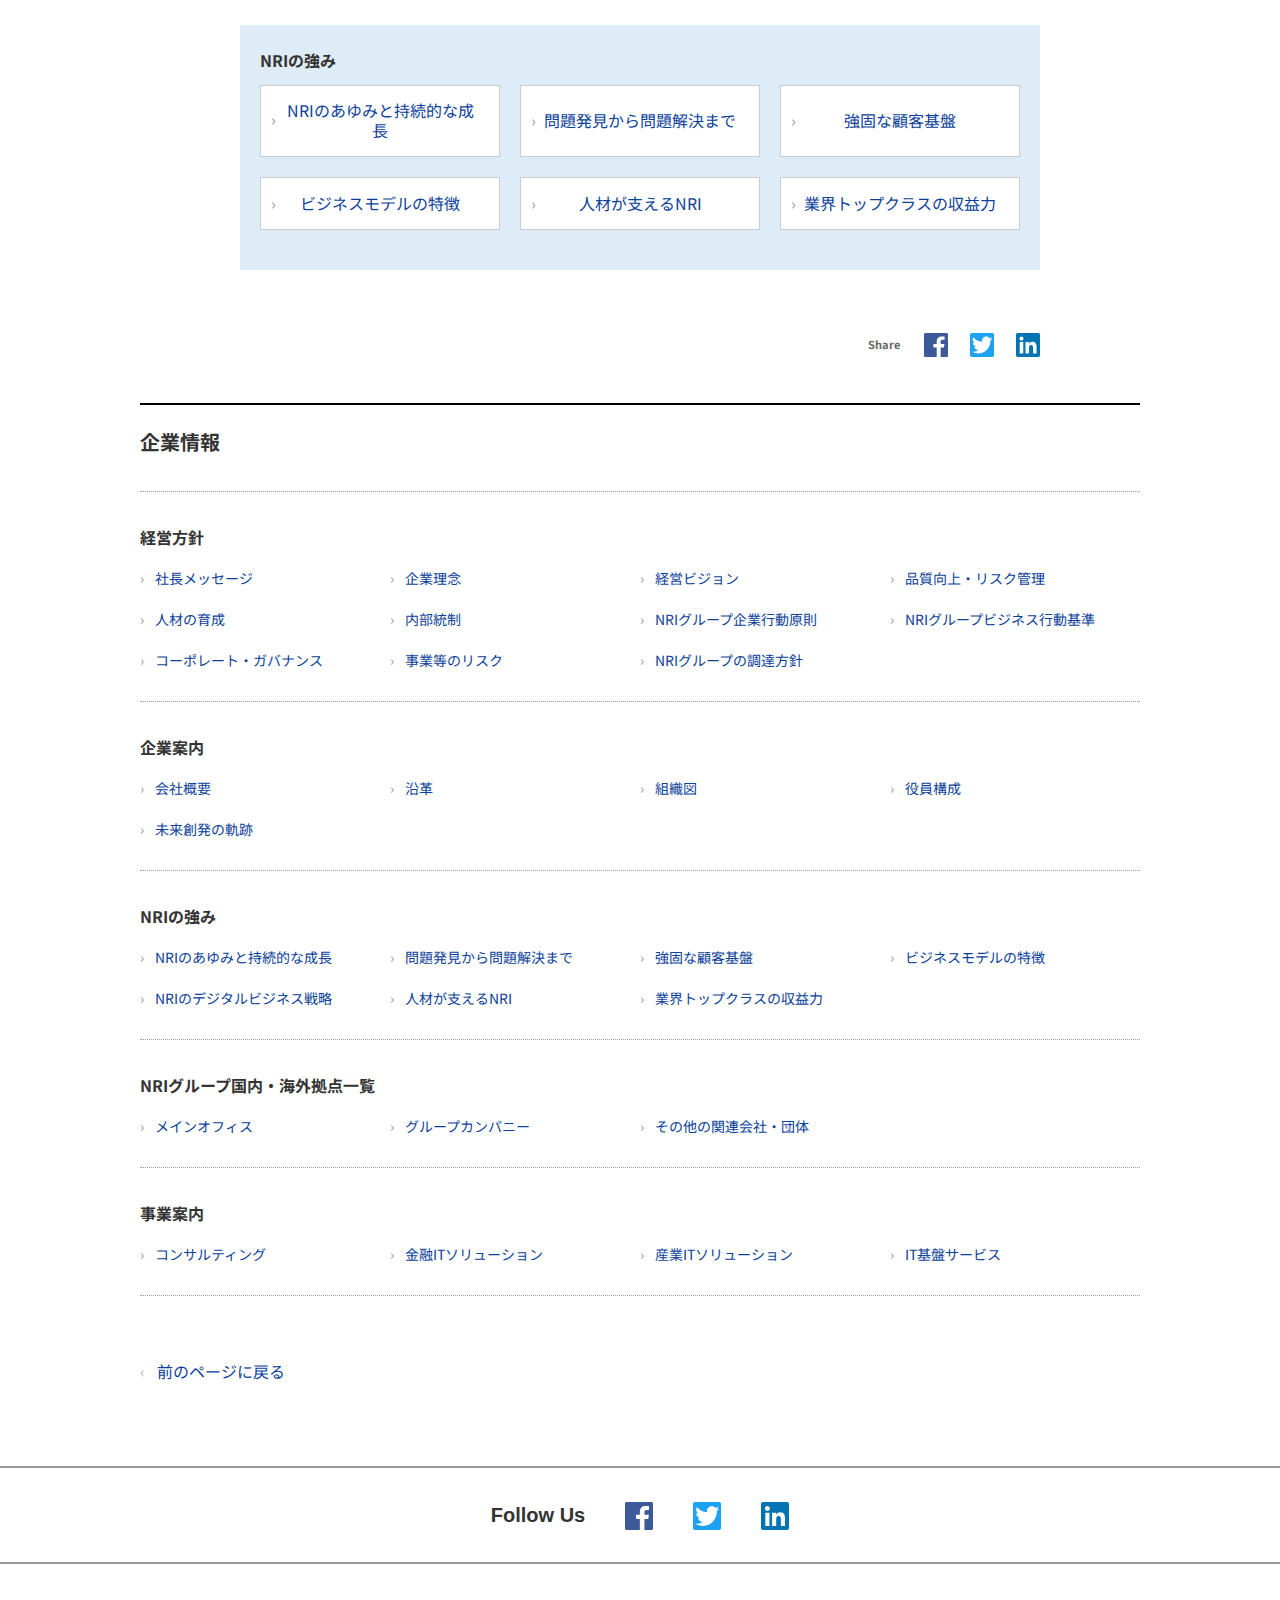
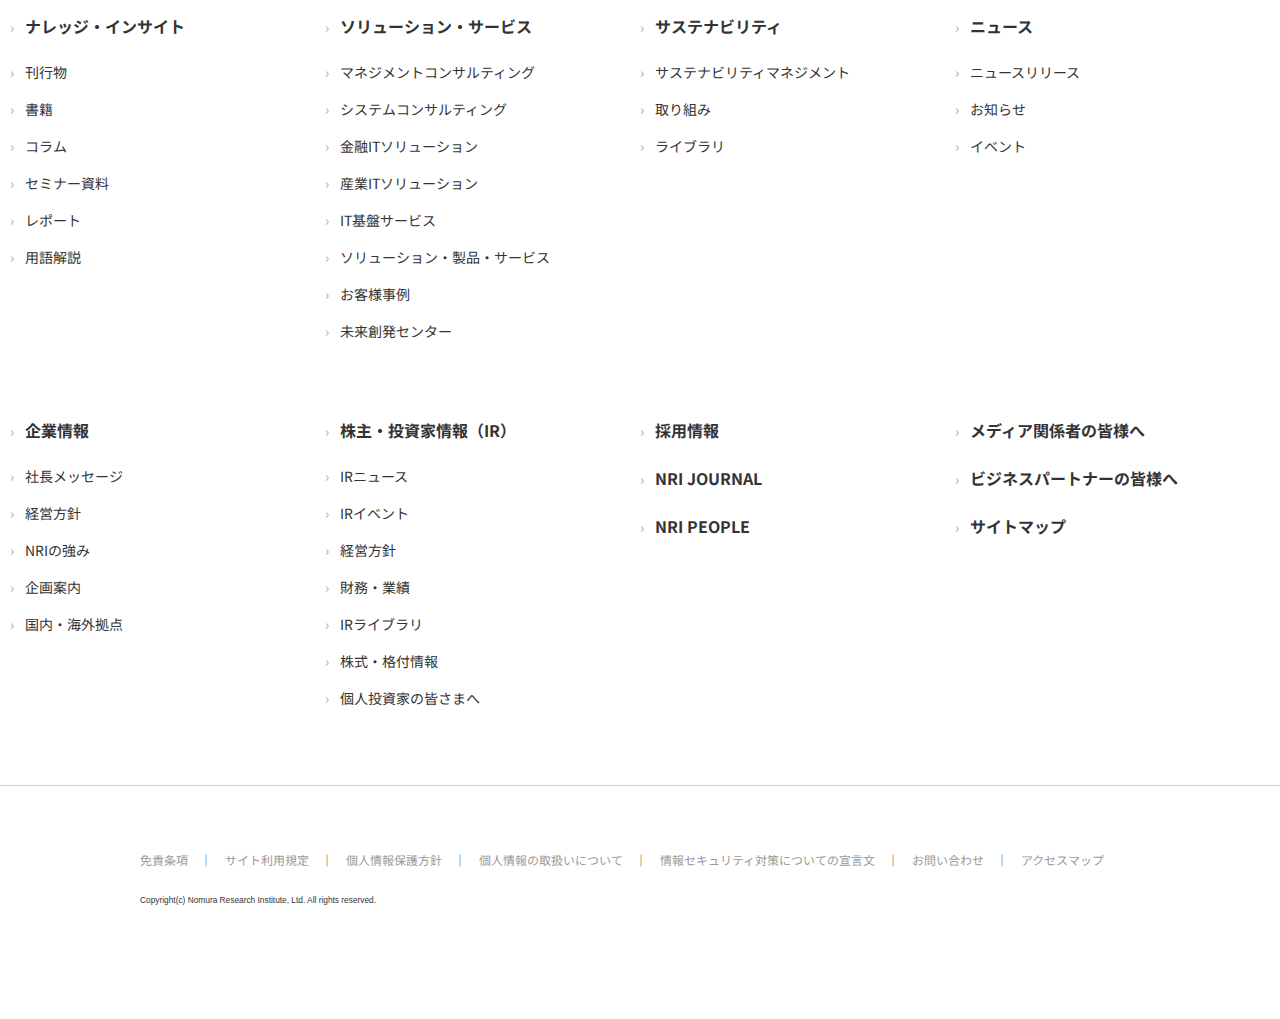
==== commit d746231d: "画像追加とCSSのコミット" ====
--- a/html-nri/index.html
+++ b/html-nri/index.html
@@ -6,6 +6,7 @@
     <meta name="description" content="NRIのデジタルビジネス戦略について">
     <title>NRIの強み：ビジネスモデルの特徴 | 企業情報 | 野村総合研究所(NRI)</title>
     <link rel="stylesheet" href="style.css">
+    <link href="https://fonts.googleapis.com/css2?family=Noto+Sans+JP:wght@100;300;400;500;700;900&display=swap" rel="stylesheet">
 </head>
 
 <body>
@@ -22,6 +23,7 @@
             <li><a href="#">採用情報</a></li>
             <li><a href="#"><img src="images/glass.svg" alt="search"></a></li>
             <li><a href="#"><img src="images/earth.svg" alt="language"></a></li>
+            <li><a href="#"><img src="images/icon-hamburger.jpg" alt="hamburger-menu"></a></li>
         </ul><!-- /header-menu -->
     </header>
 
@@ -138,7 +140,7 @@
                     <li><a href="#">IT基盤サービス</a></li>
                 </ul>
             </section>
-            <p>前のページに戻る</p>
+            <p><a href="#">前のページに戻る</a></p>
         </section><!-- /company-info -->
     </main>
 
--- a/html-nri/style.css
+++ b/html-nri/style.css
@@ -1,114 +1,613 @@
 @charset "utf-8";
 
 /* 共通 */
+html {
+    font-family: 'Noto Sans JP', sans-serif;
+}
+
 body {
     margin: 0;
     color: #333;
 }
-p {
-    margin: 0;
-}
 
 a {
     text-decoration: none;
+    color: #0c419a;
 }
 
 a:hover {
     text-decoration: underline;
 }
 
-li {
+a:visited {
+    color: #0c419a;
+}
+
+
+ol, ul, li {
     list-style-type: none;
-}
+    margin: 0;
+    padding: 0;
+}
+
 
 /* header */
-/* .header-menu {
+header {
+    height: 60px;
+    font-size: 14px;
+    line-height: 1.5;
+    font-weight: bold;
+}
+
+.header-menu {
     position: fixed;
-} */
-/* 詰めてくるどうにかして */
+    z-index: 1;
+    left: 0;
+    width: 100%;
+    background-color: #fff;
+    display: flex;
+}
 
 .header-menu li {
-    display: inline-block;
+    height: 60px;
+    display: flex;
+    align-items: center;
+    font-feature-settings: "palt";
+}
+
+.header-menu a {
+    display: flex;
+    padding: 15.5px 0;
+}
+
+.header-menu li:not(:first-child):not(:nth-child(n+9)) {
+    margin-right: 18px;
+}
+
+@media screen and (max-width: 1200px) {
+	.header-menu li:not(:first-child):not(:nth-child(n+9)) {
+        display: none;
+    }
+}
+
+.header-menu li:nth-child(9) {
+    margin-left: 10px;
+}
+
+.header-menu li:not(:first-child):not(:nth-child(n+9)) a{
+    color: #000;
+    position: relative;
+    text-decoration: none;
+}
+
+.header-menu li:not(:first-child):not(:nth-child(n+9)) a::after {
+    position: absolute;
+    bottom: 0;
+    left: 0;
+    content: '';
+    width: 100%;
+    height: 2px;
+    background: #0c419a;
+    opacity: 0;
+    visibility: hidden;
+    transition: .3s;
+}
+
+.header-menu li:not(:first-child):not(:nth-child(n+9)) a:hover {
+    color: #0c419a;
+}
+
+.header-menu li:not(:first-child):not(:nth-child(n+9)) a:hover::after {
+    bottom: 0;
+    opacity: 1;
+    visibility: visible;
+}
+
+.header-menu img {
+    width: 20px;
+    height: 20px;
+    vertical-align: middle;
+    padding: 0 18px;
+}
+
+.header-menu li:not(:first-child) a:hover img {
+    opacity: 0.5;
+    transition: 0.1s;
+}
+
+.header-menu li:last-child img {
+    padding: 0 20px;
 }
 
 .header-menu li:first-child {
-    margin-right: 100px;
-}
-
-.header-menu a {
-    color: #000;
-    font-weight: bold;
-    margin-right: 1rem;
-}
-
-.header-menu img {
-    height: 30px;
-    width: auto;
-}
-
+    padding-left: 37px;
+    margin-right: auto;
+    margin-top: -1px;
+}
+
+.header-menu li:first-child img {
+    width: 57px;
+    height: 28.5px;
+    padding: 0;
+}
 
 /* nav */
-.breadcrumb {
-    font-size: 0.8em;
-    list-style-type: none;
-}
-
-.breadcrumb li {
-    display: inline-block;
-}
-
-.breadcrumb li::after {
-    content: " >";
-}
-
-.breadcrumb li:last-child::after {
+nav {
+    padding-left: 35px;
+}
+
+.breadcrumbs {
+    max-width: 1000px;
+    margin: 0 auto;
+    font-size: 12px;
+    line-height: 1.5;
+    padding-right: 305px;
+    margin-bottom: 25px;
+}
+
+.breadcrumbs li {
+    display: inline-block;
+    color: #999999;
+    vertical-align: top;
+}
+
+.breadcrumbs li:last-child::after {
     content: none;
 }
 
-.breadcrumb a {
-    color: #333;
+.breadcrumbs a {
+    color: #999999;
+    text-decoration: none;
+}
+
+.breadcrumbs a::after {
+    content: "\0203a";
+    margin: 0 2.5px 0 5px;
+    display: inline-block;
+    font-size: 18px;
+    line-height: 0;
+    position: relative;
+    top: 1px;
 }
 
 
 /* main */
 .title {
     position: relative;
-}
-
-.title h1 {
-    position: absolute;
-    top: 15px;
-    left: 220px;
+    margin-bottom: 153px;
+    padding-top: 24px;
+}
+
+.title-text {
+    max-width: 1000px;
+    margin: 0 auto;
     color: #ffffff;
-    font-size: 1.2em;
-    line-height: 3em;
-    font-weight: normal;
-}
-
-.title-sub {
-    font-size: 1.6em;
-    font-weight: bold;
+}
+
+.title-text h1 {
+    font-size: 20px;
+    line-height: 1.4;
+    font-weight: 300;
+}
+
+.title-text p {
+    font-size: 28px;
+    line-height: 1.5;
+    font-weight: 500;
+    margin: 0;
 }
 
 .title-img {
     width: 100%;
     height: 250px;
     object-fit: cover;
-}
-
+    vertical-align: middle;
+    margin-bottom: 32px;
+    position: absolute;
+    top: 0;
+    z-index: -1;
+}
+
+
+/* .main-content */
 .main-content {
-    padding: 0 50px;
-}
+    max-width: 800px;
+    margin: 0 auto;
+}
+
 
 /* share-icons */
 .share-icons {
-    text-align: right;
-}
+    display: flex;
+    text-align: center;
+    align-items: center;
+    justify-content: flex-end;
+    margin-bottom: 46px;
+}
+
 .share-icons li {
     display: inline-block;
+    margin-right: 22px;
+}
+
+.share-icons li:last-child {
+    margin-right: 0;
 }
 
 .share-icons li:first-child::before {
     content: "Share";
-    margin: 3em;
+    margin-right: 24px;
+    font-size: 11px;
+    font-weight: bold;
+    color: #666666;
+}
+
+.share-icons img {
+    width: 24px;
+    height: 24px;
+    vertical-align: middle;
+}
+
+
+/* .h2-sentence */
+.h2-sentence h2 {
+    font-size: 22px;
+    line-height: 1.5;
+    margin: 0 0 24px 0;
+}
+
+.h2-sentence h2::before {
+    content: "\025a0";
+    margin-right: 0.25em;
+    color: #075BAC;
+    font-size: 26px;
+    vertical-align: text-top;
+    position: relative;
+    top: 0;
+    left: -2px;
+}
+
+.h2-sentence p {
+    margin: 0 0 1em 0;
+    line-height: 1.875;
+}
+
+.h2-sentence img {
+    max-width: 100%;
+    height: auto;
+    vertical-align: middle;
+    margin-top: 32px;
+}
+
+
+/* .link-pdf */
+.link-pdf {
+    max-width: 295px;
+    max-height: 70px;
+    margin: 30px auto 60px auto;
+    background-color: #075BAC;
+    text-align: center;
+    line-height: 1.3;
+    font-weight: 300;
+}
+
+.link-pdf:hover {
+    background-color: rgba(7, 91, 172, 0.8);
+    transition: 0.3s;
+}
+
+.link-pdf a {
+    display: block;
+    padding: 1em;
+    color: #ffffff;
+}
+
+.link-pdf a:hover {
+    text-decoration: none;
+}
+
+.link-pdf a::before {
+    content: "\0203a";
+    position: relative;
+    left: -0.5em;
+    top: 0.75em;
+    display: inline-block;
+}
+
+.link-pdf a::after  {
+    content: "";
+    width: 18px;
+    height: 18px;
+    background: no-repeat url(./images/icon-pdf.png);
+    background-size: contain;
+    display: inline-block;
+    position: relative;
+    top: 4px;
+    left: 10px
+}
+
+
+/* .link-page */
+.link-page {
+    display: flex;
+    justify-content: space-between;
+    align-items: center;
+    margin-bottom: 24px;
+}
+
+.link-page p {
+    display: inline-block;
+    line-height: 1.875;
+}
+
+.link-page p:first-child::before {
+    content: "\03c\0020";
+}
+
+.link-page p:last-child::after {
+    content: "\0020\03e";
+}
+
+
+/* .nri-good */
+.nri-good {
+    background-color: #DEECF8;
+    padding: 20px;
+    margin-bottom: 60px;
+}
+
+.nri-good h2 {
+    margin: 0 0 10px 0;
+    font-size: 16px;
+    line-height: 1.875;
+}
+
+.nri-good ul {
+    display: flex;
+    flex-wrap: wrap;
+    text-align: center;
+    justify-content: space-between;
+    align-content: space-between;
+    line-height: 1.2;
+}
+
+.nri-good li {
+    display: inline-block;
+    display: flex;
+    align-items: center;
+    justify-content: center;
+    background-color: #ffffff;
+    border: 1px solid #cccccc;
+    margin-bottom: 20px;
+    width: 238px;
+    max-height: 70px;
+    vertical-align: center;
+    position: relative;
+}
+
+.nri-good li:hover {
+    background: #F0F0F0;
+    transition: 0.3s;
+}
+
+.nri-good a::before {
+    content: "\0203a";
+    position: absolute;
+    left: 10px;
+    color: #999;
+}
+
+.nri-good li:first-child a::before {
+    content: "\0203a";
+    position: absolute;
+    top: 25px;
+    left: 10px;
+}
+
+.nri-good a {
+    position: relative;
+    width: 100%;
+    display: inline-block;
+    padding: 1em 1.15em;
+    text-decoration: none;
+}
+
+
+/* company-info */
+.company-info {
+    max-width: 1000px;
+    margin: 0 auto;
+    border-top: 2px solid #000;
+    padding-top: 18px;
+}
+
+.company-info h2 {
+    font-size: 20px;
+    line-height: 1.9;
+    margin: 0;
+    padding: 0;
+    padding-bottom: 30px;
+    border-bottom: 1px dotted #999;
+}
+
+.company-info-items {
+    border-bottom: 1px dotted #999;
+    padding: 30px 0 10px 0;
+}
+
+.company-info h3 {
+    margin-top: 0;
+    font-size: 1em;
+    line-height: 1.875;
+}
+
+.company-info ul {
+    display: flex;
+    flex-wrap: wrap;
+}
+
+.company-info li {
+    display: inline-block;
+    width: 240px;
+    padding-right: 10px;
+}
+
+.company-info li a {
+    font-size: 14px;
+    line-height: 1.5;
+    display: block;
+    margin-bottom: 20px;
+}
+
+.company-info li a::before {
+    content: "\0203a";
+    margin-right: 0.75em;
+    display: inline-block;
+    vertical-align: bottom;
+    color: #999;
+}
+
+.work {
+    margin-bottom: 60px;
+}
+
+.company-info p {
+    line-height: 1.875;
+    margin-bottom: 80px;
+}
+
+.company-info p a::before {
+    content: "\02039";
+    margin-right: 0.75em;
+    display: inline-block;
+    color: #bbb;
+}
+
+
+/* footer */
+footer {
+    max-width: 100%;
+    margin: 0 auto;
+    padding-bottom: 110px;
+}
+
+.footer-follow {
+    border-top: 2px solid #999999;
+    border-bottom: 2px solid #999999;
+    display: flex;
+    justify-content: center;
+    margin-bottom: 50px;
+    padding: 32px 0 32px 40px;
+}
+
+.footer-follow li {
+    color: #333333;
+    font-weight: bold;
+    font-size: 20px;
+    line-height: 1.5;
+    font-family: HelveticaNeue, sans-serif;
+    margin-right: 2em;
+}
+
+.footer-follow img {
+    width: 28px;
+    height: 28px;
+    vertical-align: bottom;
+}
+
+
+/* footer-links */
+.footer-links {
+    display: flex;
+    flex-wrap: wrap;
+    justify-content: center;
+    align-content: space-between;
+    border-bottom: 1px solid #cccccc;
+    max-width: 1260px;
+    margin: 0 auto;
+    margin-bottom: 60px;
+    /* overflow: hidden; */
+    padding: 0 10px;
+}
+
+@media screen and (max-width: 700px) {
+	.footer-links {
+        display: none;
+    }
+}
+
+.footer-links a {
+    font-size: 14px;
+    display: block;
+    line-height: 1.5;
+    color: #333333;
+}
+
+.footer-links-items {
+    width: 25%;
+    margin-bottom: 60px;
+}
+
+.footer-links-items li {
+    margin-bottom: 1em;
+}
+
+.footer-links-items li:first-child {
+    font-weight: bold;
+    margin-bottom: 1.5em;
+}
+
+.footer-links-items li:first-child a{
+    font-size: 16px;
+}
+
+.recruit a, .media a{
+    font-size: 16px;
+    font-weight: bold;
+    margin-bottom: 1.5em;
+}
+
+.footer-links-items a::before {
+    content: "\0203a";
+    font-size: 14px;
+    font-weight: normal;
+    margin-right: 0.75em;
+    display: inline-block;
+    color: #aaa;
+}
+
+
+/* footer-others */
+.footer-others {
+    max-width: 1000px;
+    margin: 0 auto 20px;
+}
+
+.footer-others li {
+    display: inline-block;
+    font-size: 12px;
+    line-height: 1.5;
+}
+
+.footer-others li::after {
+    display: inline;
+    position: relative;
+    content: "\02502";
+    margin: 0 0.75em 0 1em;
+}
+
+.footer-others li:last-child::after {
+    content: none;
+}
+
+.footer-others a {
+    color: #999999;
+}
+
+footer p {
+    max-width: 1000px;
+    margin: 0 auto;
+    font-size: 10px;
+    line-height: 1.9;
+    font-family: HelveticaNeue, sans-serif;
 }